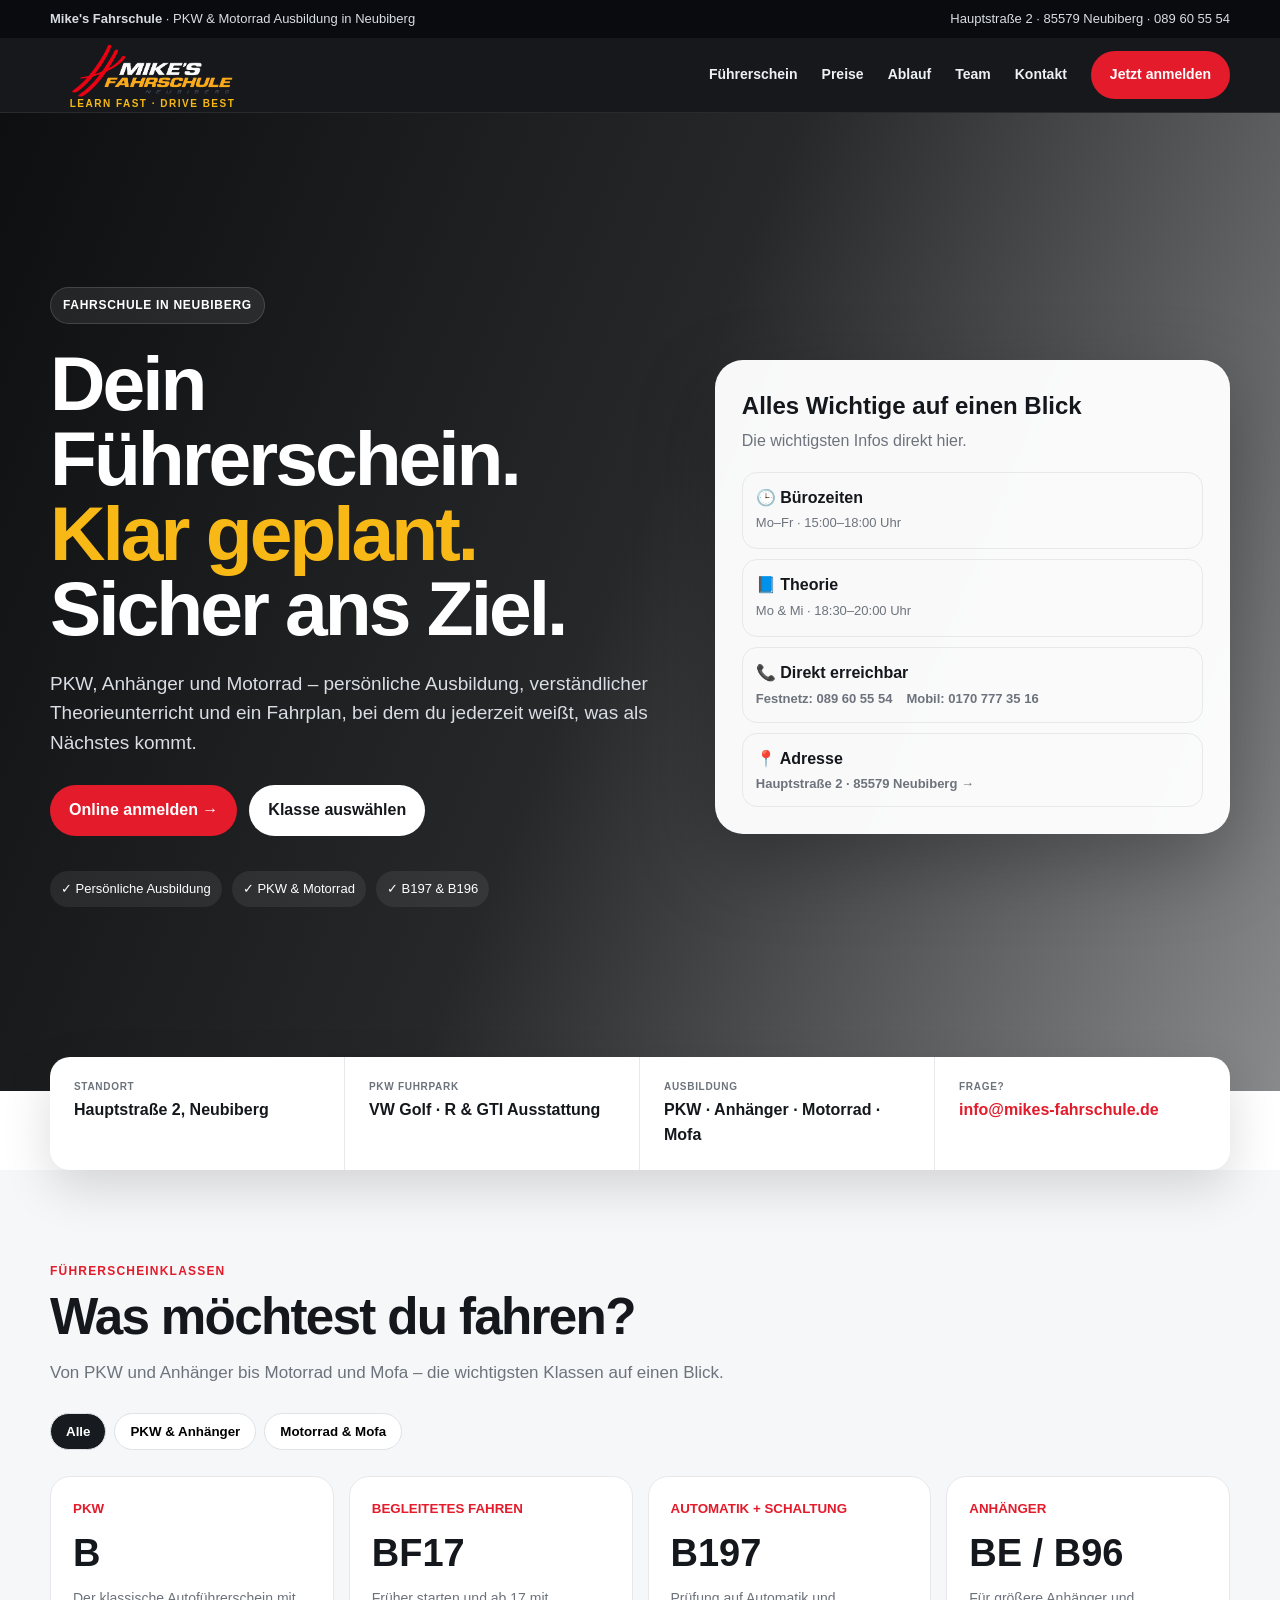
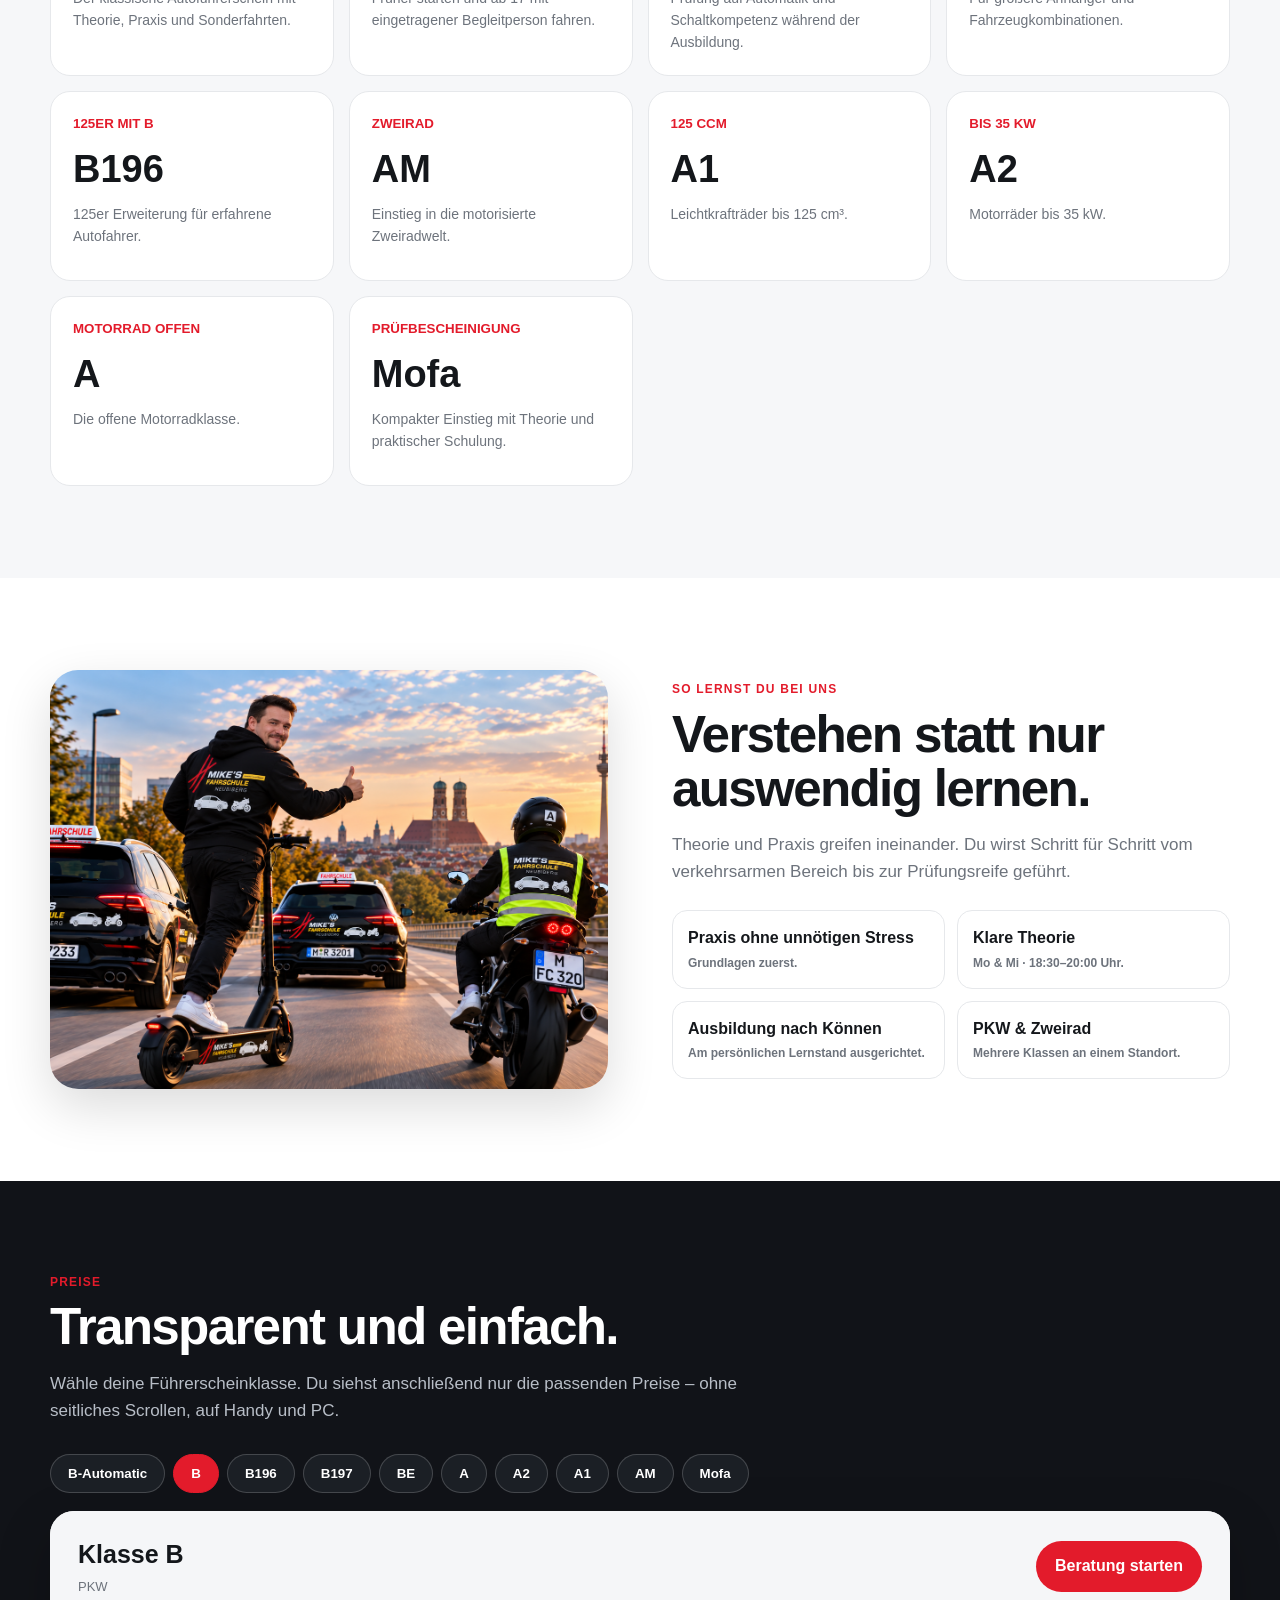
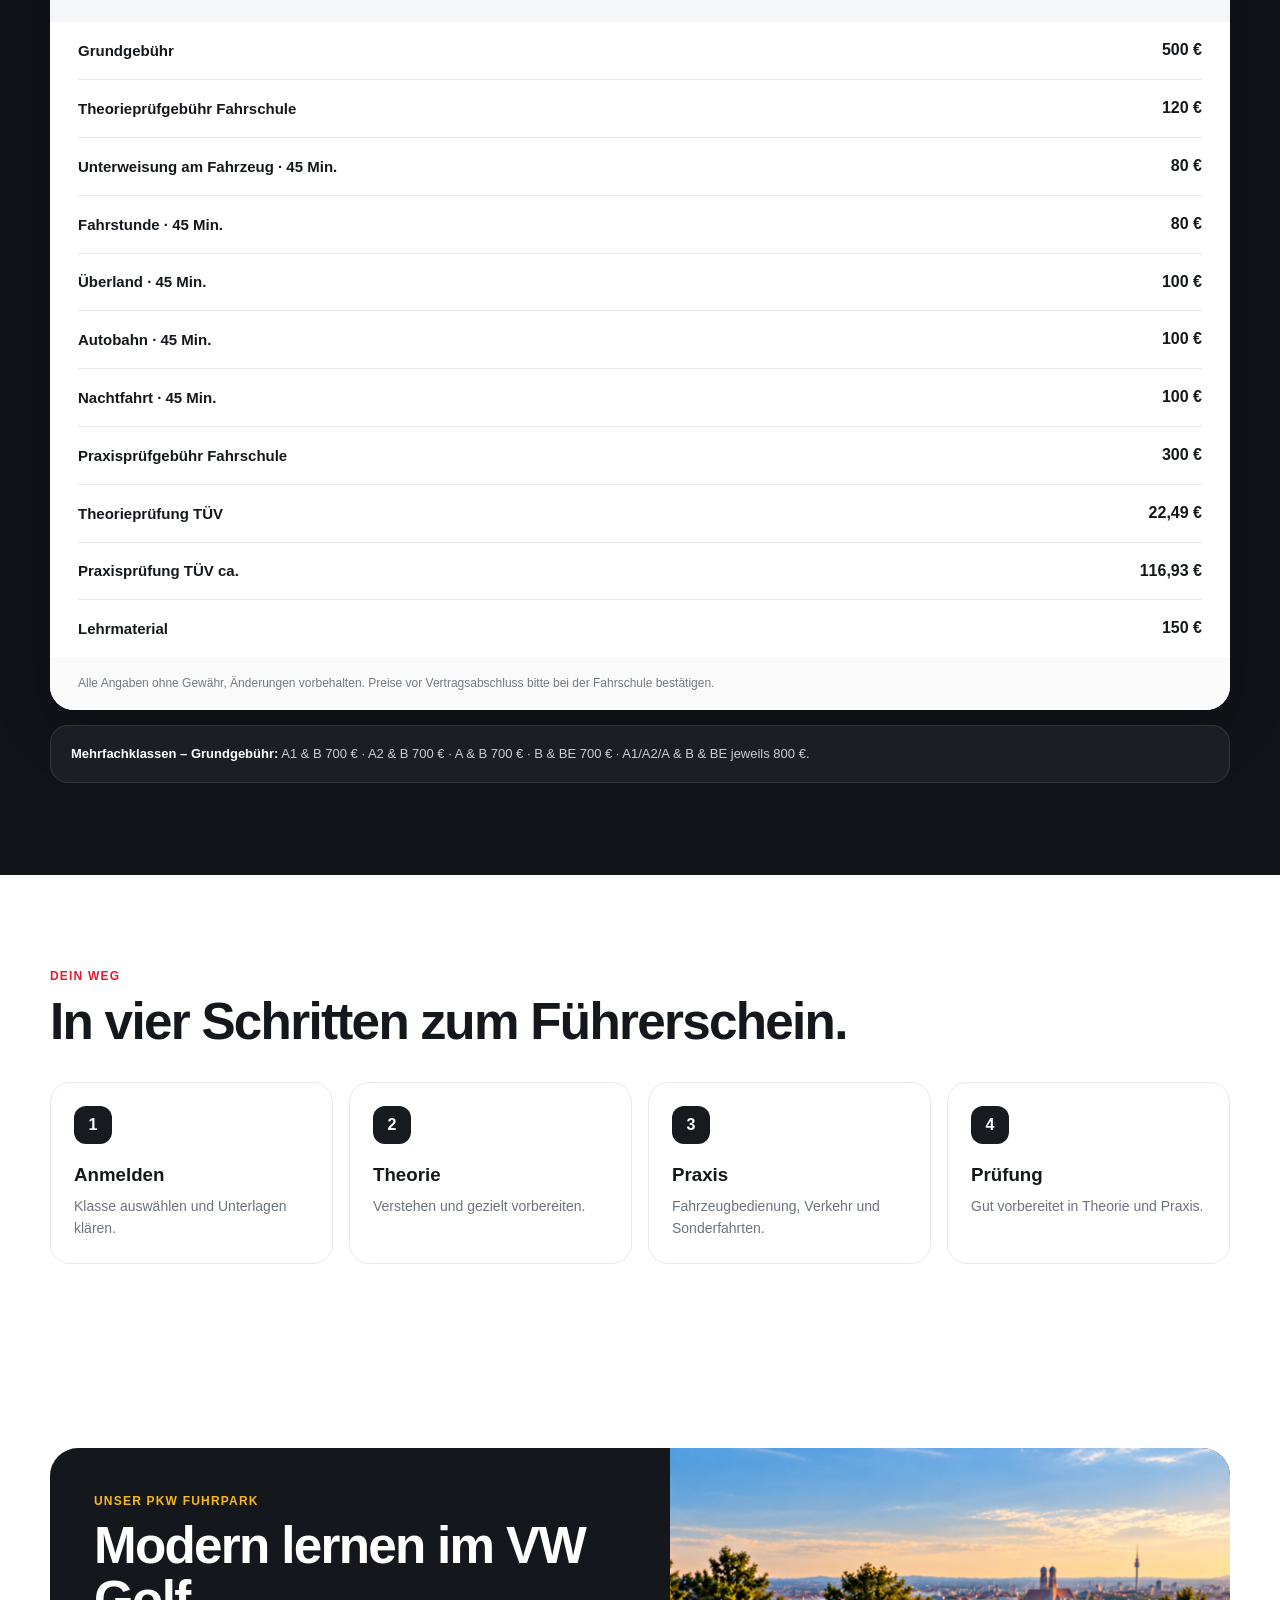
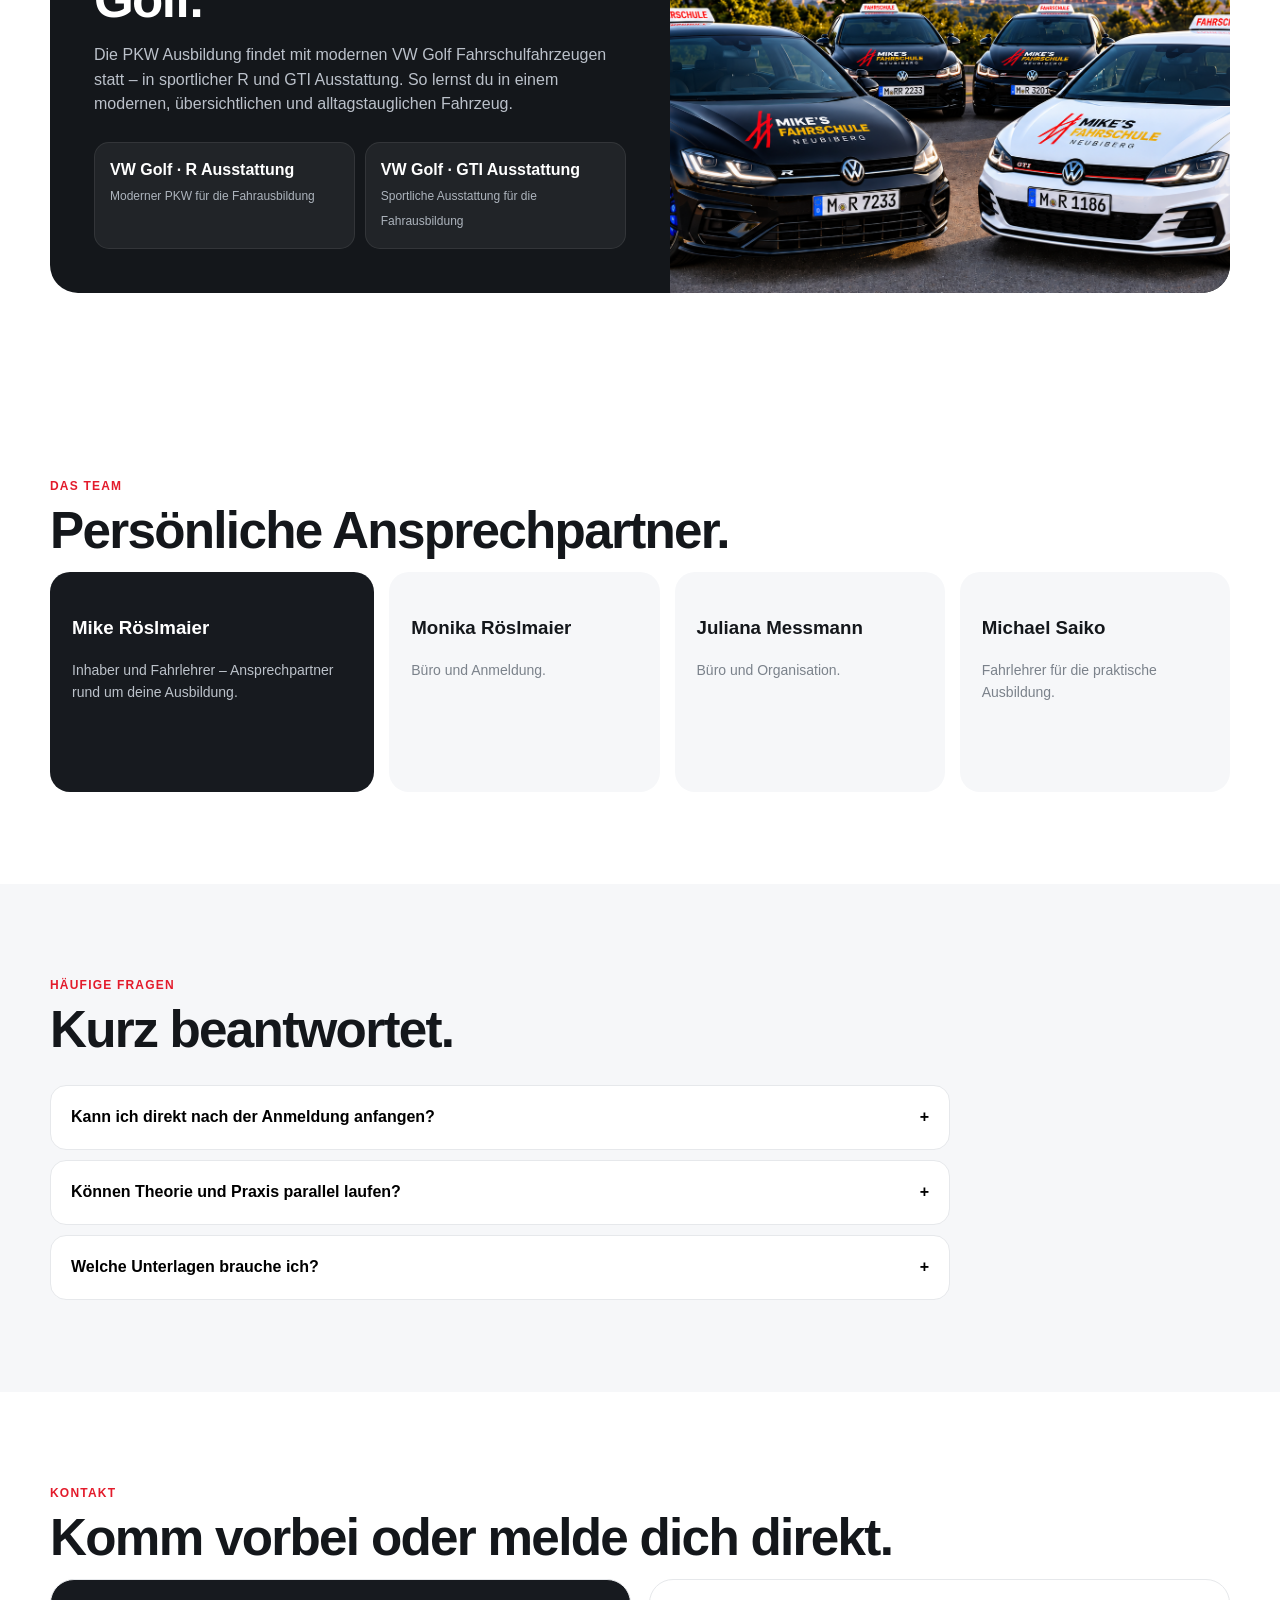
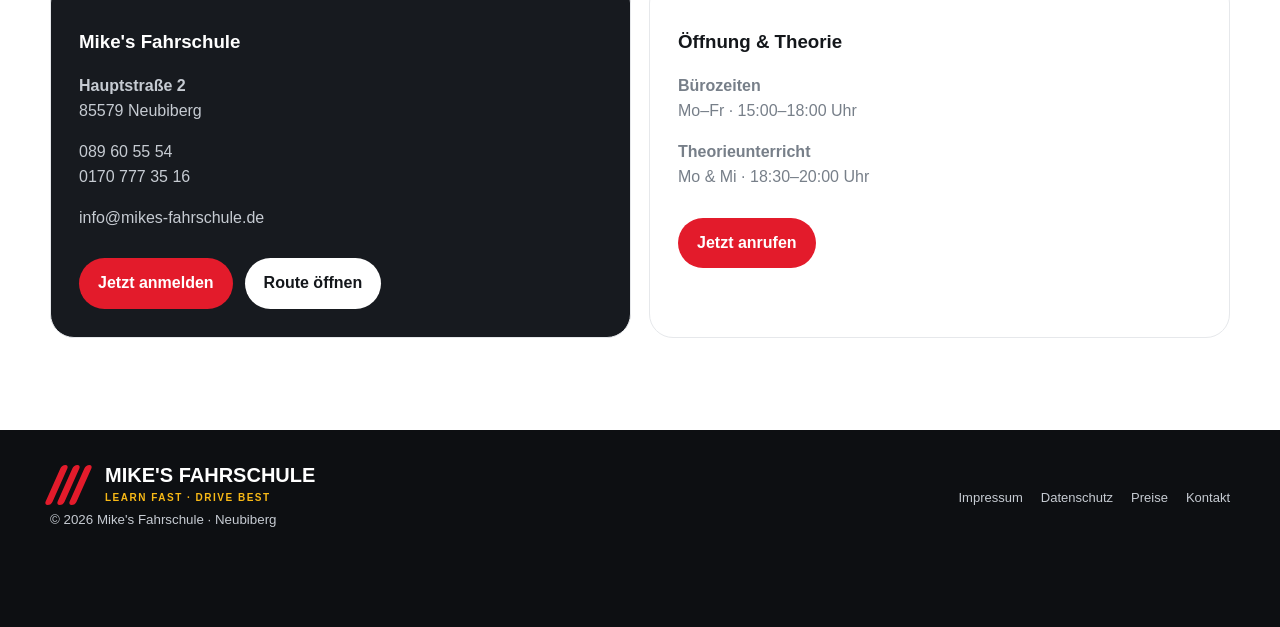
==== index.html @ 876ddce0 "Improve contact info and add Maps address card" ====
<!doctype html>
<html lang="de">
<head>
<meta charset="utf-8"><meta name="viewport" content="width=device-width,initial-scale=1"><meta name="theme-color" content="#121417">
<title>Mike's Fahrschule Neubiberg | Learn fast – drive best</title>
<meta name="description" content="Mike's Fahrschule in Neubiberg – PKW- und Motorradausbildung, B197, BF17, Anhänger- und Zweiradklassen.">
<style>
:root{--red:#e31b2b;--yellow:#f8b916;--ink:#14171b;--dark:#0f1114;--muted:#6d737c;--line:#e6e8eb;--soft:#f6f7f9;--max:1180px;--shadow:0 18px 50px rgba(0,0,0,.14)}*{box-sizing:border-box}html{scroll-behavior:smooth}body{margin:0;font-family:Inter,-apple-system,BlinkMacSystemFont,"Segoe UI",Arial,sans-serif;color:var(--ink);line-height:1.55;background:#fff}a{text-decoration:none;color:inherit}img{display:block;max-width:100%}.wrap{width:min(var(--max),calc(100% - 40px));margin:auto}.topbar{background:#090b0e;color:#d9dde3;font-size:13px}.topbar .wrap{padding:9px 0;display:flex;justify-content:space-between}.nav{position:sticky;top:0;z-index:50;background:rgba(15,17,20,.97);border-bottom:1px solid rgba(255,255,255,.08);backdrop-filter:blur(14px)}.navin{height:74px;display:flex;align-items:center;justify-content:space-between;gap:20px}.brand{display:flex;align-items:center;gap:12px;color:#fff}.mark{width:43px;height:43px;position:relative;flex:none}.mark:before,.mark:after,.mark i{content:"";position:absolute;width:7px;height:40px;background:var(--red);border-radius:7px;transform:skew(-24deg);top:1px}.mark:before{left:3px}.mark i{left:15px}.mark:after{left:27px}.brand strong{display:block;font-size:20px;line-height:1}.brand small{display:block;color:var(--yellow);font-size:10px;font-weight:900;letter-spacing:1.5px;margin-top:5px;text-transform:uppercase}.links{display:flex;align-items:center;gap:24px;color:#eef1f4;font-weight:750;font-size:14px}.btn{display:inline-flex;align-items:center;justify-content:center;border:0;border-radius:999px;padding:13px 19px;font-weight:850;cursor:pointer}.primary{background:var(--red);color:#fff}.light{background:#fff;color:var(--ink)}.menu{display:none;background:none;border:0;color:#fff;font-size:29px}.hero{background:linear-gradient(112deg,rgba(8,10,12,.98),rgba(8,10,12,.88) 48%,rgba(8,10,12,.48)),url('https://www.mikes-fahrschule.de/bilder/fahrzeuge_2012.jpg') center/cover;color:#fff}.hero-grid{min-height:650px;display:grid;grid-template-columns:1.08fr .92fr;gap:60px;align-items:center;padding:82px 0 92px}.eyebrow{display:inline-flex;padding:8px 12px;border:1px solid rgba(255,255,255,.14);background:rgba(255,255,255,.08);border-radius:999px;font-size:12px;font-weight:850;text-transform:uppercase;letter-spacing:.7px}h1{font-size:clamp(46px,6vw,78px);line-height:.98;letter-spacing:-3px;margin:22px 0}.hero h1 em{font-style:normal;color:var(--yellow)}.lead{font-size:19px;color:#d9dde4;max-width:650px}.actions{display:flex;gap:12px;flex-wrap:wrap;margin-top:28px}.trust{display:flex;gap:10px;flex-wrap:wrap;margin-top:35px}.trust span{font-size:13px;padding:8px 11px;background:rgba(255,255,255,.07);border-radius:999px}.hero-card{background:rgba(255,255,255,.97);color:var(--ink);border-radius:28px;padding:27px;box-shadow:0 28px 80px rgba(0,0,0,.28)}.hero-card h3{font-size:24px;margin:0 0 5px}.hero-card>p{color:var(--muted);margin:0 0 18px}.quick{display:grid;gap:10px}.quick div{border:1px solid var(--line);border-radius:15px;padding:13px}.quick b{display:block}.quick span{color:var(--muted);font-size:13px}.quick a{color:inherit}.quick .contact-lines{display:flex;flex-wrap:wrap;gap:6px 14px;margin-top:3px}.quick .contact-lines a{color:var(--muted);font-size:13px;font-weight:700}.quick .address-link{display:block;color:var(--muted);font-size:13px;font-weight:700;margin-top:3px;line-height:1.45}.quickbar{margin-top:-34px;position:relative;z-index:3}.quickgrid{background:#fff;border-radius:20px;box-shadow:var(--shadow);display:grid;grid-template-columns:repeat(4,1fr);overflow:hidden}.q{padding:22px 24px;border-right:1px solid var(--line)}.q:last-child{border:0}.q small{display:block;color:var(--muted);font-weight:800;text-transform:uppercase;font-size:10px;letter-spacing:.7px}.q b{display:block;margin-top:4px}.q a{color:var(--red)}section{padding:92px 0}.kicker{color:var(--red);font-size:12px;font-weight:900;text-transform:uppercase;letter-spacing:1.2px}.title{font-size:clamp(34px,4vw,52px);line-height:1.05;letter-spacing:-1.7px;margin:9px 0 14px}.copy{color:var(--muted);font-size:17px;max-width:760px}.classes,.faq{background:var(--soft)}.tabs{display:flex;gap:8px;flex-wrap:wrap;margin:26px 0}.tab{border:1px solid #dfe2e6;background:#fff;border-radius:999px;padding:10px 15px;font-weight:850;cursor:pointer}.tab.active{background:#171a1f;color:#fff}.class-grid{display:grid;grid-template-columns:repeat(4,1fr);gap:15px}.class-card{background:#fff;border:1px solid var(--line);border-radius:20px;padding:22px;min-height:190px;display:flex;flex-direction:column;cursor:pointer;transition:transform .18s ease,border-color .18s ease,box-shadow .18s ease}.class-card:hover{transform:translateY(-2px);border-color:#cfd3d8;box-shadow:0 10px 24px rgba(0,0,0,.07)}.class-card:focus-visible{outline:3px solid var(--red);outline-offset:3px}.class-card small{color:var(--red);font-weight:900;text-transform:uppercase}.class-card h3{font-size:38px;margin:5px 0}.class-card p{color:var(--muted);font-size:14px;margin:0}.feature{display:grid;grid-template-columns:1fr 1fr;gap:64px;align-items:center}.feature img{border-radius:28px;width:100%;aspect-ratio:4/3;object-fit:cover;object-position:center;box-shadow:var(--shadow)}.bullets{display:grid;grid-template-columns:1fr 1fr;gap:12px;margin-top:25px}.bullet{border:1px solid var(--line);border-radius:15px;padding:15px;font-weight:800}.bullet span{display:block;color:var(--muted);font-size:12px;font-weight:600;margin-top:3px}.price-section{background:#111318;color:#fff}.price-section .copy{color:#b8bec7}.price-tabs{display:flex;gap:8px;flex-wrap:wrap;margin:30px 0 18px}.price-tab{border:1px solid rgba(255,255,255,.18);background:#1b1f25;color:#fff;border-radius:999px;padding:11px 17px;font-weight:850;cursor:pointer}.price-tab.active{background:var(--red);border-color:var(--red)}.price-panel{background:#fff;color:var(--ink);border-radius:24px;overflow:hidden;box-shadow:0 20px 55px rgba(0,0,0,.2)}.price-head{padding:24px 28px;background:#f5f6f8;display:flex;justify-content:space-between;align-items:center;gap:18px}.price-head h3{font-size:25px;margin:0}.price-head span{color:var(--muted);font-size:13px}.price-rows{padding:0 28px}.price-row{display:grid;grid-template-columns:minmax(0,1fr) auto;gap:20px;align-items:center;padding:16px 0;border-bottom:1px solid var(--line)}.price-row:last-child{border:0}.price-row b:first-child{font-size:15px}.price-row strong{font-size:16px;white-space:nowrap}.price-foot{padding:17px 28px;background:#fafafa;color:#737a83;font-size:12px}.multi{margin-top:15px;background:#1b1f25;border:1px solid rgba(255,255,255,.1);border-radius:18px;padding:18px 20px;color:#c8cdd4;font-size:13px}.multi b{color:#fff}.steps{display:grid;grid-template-columns:repeat(4,1fr);gap:16px;margin-top:34px}.step{border:1px solid var(--line);border-radius:20px;padding:23px}.num{width:38px;height:38px;background:#171a1f;color:#fff;border-radius:12px;display:grid;place-items:center;font-weight:900}.step h3{margin:16px 0 7px}.step p{color:var(--muted);font-size:14px;margin:0}.fleet{background:#14171b;color:#fff;border-radius:28px;display:grid;grid-template-columns:1.05fr .95fr;overflow:hidden}.fleet-copy{padding:44px}.fleet-copy .kicker{color:var(--yellow)}.fleet-copy p{color:#bbc1ca}.fleet-facts{display:grid;grid-template-columns:1fr 1fr;gap:10px;margin-top:25px}.fact{background:rgba(255,255,255,.06);border:1px solid rgba(255,255,255,.08);border-radius:15px;padding:15px}.fact b{display:block}.fact span{font-size:12px;color:#adb4bd}.fleet img{height:100%;width:100%;object-fit:cover;object-position:center;min-height:390px}.team-grid{display:grid;grid-template-columns:1.2fr repeat(3,1fr);gap:15px}.team{background:var(--soft);border-radius:20px;padding:22px;min-height:220px}.team.main{background:#171a1f;color:#fff}.team p{color:#7b828b;font-size:14px}.team.main p{color:#bcc2ca}.faq-list{display:grid;gap:10px;max-width:900px;margin-top:28px}.faq-item{background:#fff;border:1px solid var(--line);border-radius:16px;overflow:hidden}.faq-q{width:100%;border:0;background:none;padding:19px 20px;font:inherit;font-weight:850;text-align:left;display:flex;justify-content:space-between}.faq-a{display:none;padding:0 20px 18px;color:var(--muted)}.faq-item.open .faq-a{display:block}.contact{display:grid;grid-template-columns:1fr 1fr;gap:18px}.contact-card{border:1px solid var(--line);border-radius:24px;padding:28px}.contact-card.dark{background:#171a1f;color:#fff}.contact-card p,.contact-card span{color:#777f89}.contact-card.dark p,.contact-card.dark span{color:#c6cbd2}footer{background:#0d0f12;color:#c6cbd2;padding:34px 0 95px}.footerin{display:flex;justify-content:space-between;gap:25px;align-items:center}.footlinks{display:flex;gap:18px;font-size:13px}.mobile-actions{display:none;position:fixed;left:10px;right:10px;bottom:10px;z-index:70;background:rgba(15,17,20,.97);border-radius:18px;padding:8px;box-shadow:0 10px 40px rgba(0,0,0,.28)}.mobile-actions a{flex:1;color:#fff;text-align:center;font-size:11px;font-weight:850;padding:9px 4px}.mobile-actions b{display:block;font-size:18px}.mobile-actions .hot{background:var(--red);border-radius:13px}
@media(max-width:980px){.links{display:none;position:absolute;top:74px;left:0;right:0;background:#12151a;padding:18px 20px;flex-direction:column;align-items:stretch}.links.open{display:flex}.links a{padding:12px}.menu{display:block}.hero-grid{grid-template-columns:1fr;min-height:auto;padding:65px 0 80px}.quickgrid{grid-template-columns:1fr 1fr}.class-grid{grid-template-columns:1fr 1fr}.feature,.fleet,.contact{grid-template-columns:1fr}.steps{grid-template-columns:1fr 1fr}.team-grid{grid-template-columns:1fr 1fr}.price-panel{max-width:820px}.fleet img{min-height:300px;aspect-ratio:16/9}.feature img{aspect-ratio:16/9}}
@media(max-width:640px){.wrap{width:calc(100% - 28px)}.topbar .wrap{justify-content:center;text-align:center}.topbar .right{display:none}.navin{height:68px}.brand strong{font-size:16px}.brand small{font-size:9px}.mark{width:38px}.links{top:68px}.hero-grid{padding:55px 0 72px}h1{font-size:46px;letter-spacing:-2px}.lead{font-size:17px}.hero-card{padding:22px}.actions .btn{width:100%}.quickgrid{grid-template-columns:1fr}.q{border-right:0;border-bottom:1px solid var(--line)}section{padding:70px 0}.class-grid,.bullets,.steps,.team-grid{grid-template-columns:1fr}.price-tabs{display:grid;grid-template-columns:repeat(3,1fr);gap:7px}.price-tab{padding:10px 7px;font-size:12px}.price-head{padding:20px;display:block}.price-head span{display:block;margin-top:4px}.price-rows{padding:0 20px}.price-row{padding:15px 0;gap:12px}.price-row b:first-child{font-size:14px}.price-row strong{font-size:15px}.price-foot{padding:15px 20px}.fleet-copy{padding:28px}.fleet-facts{grid-template-columns:1fr}.footerin{display:block}.footlinks{margin-top:18px;flex-wrap:wrap}.mobile-actions{display:flex}}
</style></head><body>
<div class="topbar"><div class="wrap"><div><b>Mike's Fahrschule</b> · PKW & Motorrad Ausbildung in Neubiberg</div><div class="right">Hauptstraße 2 · 85579 Neubiberg · <a href="tel:+4989605554">089 60 55 54</a></div></div></div>
<header class="nav"><div class="wrap navin"><a class="brand" href="#top"><span style="display:flex;flex-direction:column;align-items:center;justify-content:center;line-height:1"><img src="mikes-fahrschule-logo.png" alt="Mike's Fahrschule Neubiberg" style="width:min(205px,42vw);height:auto;max-height:57px;object-fit:contain"><small style="margin-top:0">Learn fast · drive best</small></span></a><nav class="links" id="links"><a href="#klassen">Führerschein</a><a href="#preise">Preise</a><a href="#ablauf">Ablauf</a><a href="#team">Team</a><a href="#kontakt">Kontakt</a><a class="btn primary" href="anmeldung.html">Jetzt anmelden</a></nav><button class="menu" id="menu" aria-label="Menü">☰</button></div></header>
<main><section class="hero" id="top"><div class="wrap hero-grid"><div><span class="eyebrow">Fahrschule in Neubiberg</span><h1>Dein Führerschein. <em>Klar geplant.</em> Sicher ans Ziel.</h1><p class="lead">PKW, Anhänger und Motorrad – persönliche Ausbildung, verständlicher Theorieunterricht und ein Fahrplan, bei dem du jederzeit weißt, was als Nächstes kommt.</p><div class="actions"><a class="btn primary" href="anmeldung.html">Online anmelden →</a><a class="btn light" href="#klassen">Klasse auswählen</a></div><div class="trust"><span>✓ Persönliche Ausbildung</span><span>✓ PKW & Motorrad</span><span>✓ B197 & B196</span></div></div><aside class="hero-card"><h3>Alles Wichtige auf einen Blick</h3><p>Die wichtigsten Infos direkt hier.</p><div class="quick"><div><b>🕒 Bürozeiten</b><span>Mo–Fr · 15:00–18:00 Uhr</span></div><div><b>📘 Theorie</b><span>Mo & Mi · 18:30–20:00 Uhr</span></div><div><b>📞 Direkt erreichbar</b><span class="contact-lines"><a href="tel:+4989605554">Festnetz: 089 60 55 54</a><a href="tel:+491707773516">Mobil: 0170 777 35 16</a></span></div><div><b>📍 Adresse</b><a class="address-link" target="_blank" rel="noopener" href="https://www.google.com/maps/search/?api=1&query=Hauptstra%C3%9Fe+2%2C+85579+Neubiberg">Hauptstraße 2 · 85579 Neubiberg →</a></div></div></aside></div></section>
<div class="quickbar"><div class="wrap quickgrid"><div class="q"><small>Standort</small><b>Hauptstraße 2, Neubiberg</b></div><div class="q"><small>PKW Fuhrpark</small><b>VW Golf · R & GTI Ausstattung</b></div><div class="q"><small>Ausbildung</small><b>PKW · Anhänger · Motorrad · Mofa</b></div><div class="q"><small>Frage?</small><b><a href="mailto:info@mikes-fahrschule.de">info@mikes-fahrschule.de</a></b></div></div></div>
<section class="classes" id="klassen"><div class="wrap"><div class="kicker">Führerscheinklassen</div><h2 class="title">Was möchtest du fahren?</h2><p class="copy">Von PKW und Anhänger bis Motorrad und Mofa – die wichtigsten Klassen auf einen Blick.</p><div class="tabs"><button class="tab active" data-filter="all">Alle</button><button class="tab" data-filter="pkw">PKW & Anhänger</button><button class="tab" data-filter="bike">Motorrad & Mofa</button></div><div class="class-grid">
<article class="class-card" data-cat="pkw" data-price="B" role="button" tabindex="0" aria-label="Preise für Klasse B anzeigen"><small>PKW</small><h3>B</h3><p>Der klassische Autoführerschein mit Theorie, Praxis und Sonderfahrten.</p></article><article class="class-card" data-cat="pkw" data-price="B" role="button" tabindex="0" aria-label="Preise für BF17 anzeigen"><small>Begleitetes Fahren</small><h3>BF17</h3><p>Früher starten und ab 17 mit eingetragener Begleitperson fahren.</p></article><article class="class-card" data-cat="pkw" data-price="B197" role="button" tabindex="0" aria-label="Preise für B197 anzeigen"><small>Automatik + Schaltung</small><h3>B197</h3><p>Prüfung auf Automatik und Schaltkompetenz während der Ausbildung.</p></article><article class="class-card" data-cat="pkw" data-price="BE" role="button" tabindex="0" aria-label="Preise für Anhängerklasse BE anzeigen"><small>Anhänger</small><h3>BE / B96</h3><p>Für größere Anhänger und Fahrzeugkombinationen.</p></article><article class="class-card" data-cat="bike" data-price="B196" role="button" tabindex="0" aria-label="Preise für B196 anzeigen"><small>125er mit B</small><h3>B196</h3><p>125er Erweiterung für erfahrene Autofahrer.</p></article><article class="class-card" data-cat="bike" data-price="AM" role="button" tabindex="0" aria-label="Preise für AM anzeigen"><small>Zweirad</small><h3>AM</h3><p>Einstieg in die motorisierte Zweiradwelt.</p></article><article class="class-card" data-cat="bike" data-price="A1" role="button" tabindex="0" aria-label="Preise für A1 anzeigen"><small>125 ccm</small><h3>A1</h3><p>Leichtkrafträder bis 125 cm³.</p></article><article class="class-card" data-cat="bike" data-price="A2" role="button" tabindex="0" aria-label="Preise für A2 anzeigen"><small>Bis 35 kW</small><h3>A2</h3><p>Motorräder bis 35 kW.</p></article><article class="class-card" data-cat="bike" data-price="A" role="button" tabindex="0" aria-label="Preise für A anzeigen"><small>Motorrad offen</small><h3>A</h3><p>Die offene Motorradklasse.</p></article><article class="class-card" data-cat="bike" data-price="Mofa" role="button" tabindex="0" aria-label="Preise für Mofa anzeigen"><small>Prüfbescheinigung</small><h3>Mofa</h3><p>Kompakter Einstieg mit Theorie und praktischer Schulung.</p></article>
</div></div></section>
<section><div class="wrap feature"><div><img src="mikes-fahrschule-mike-escooter-motorrad.png" alt="Mike's Fahrschule Motorrad Ausbildung mit E Scooter" loading="lazy"></div><div><div class="kicker">So lernst du bei uns</div><h2 class="title">Verstehen statt nur auswendig lernen.</h2><p class="copy">Theorie und Praxis greifen ineinander. Du wirst Schritt für Schritt vom verkehrsarmen Bereich bis zur Prüfungsreife geführt.</p><div class="bullets"><div class="bullet">Praxis ohne unnötigen Stress<span>Grundlagen zuerst.</span></div><div class="bullet">Klare Theorie<span>Mo & Mi · 18:30–20:00 Uhr.</span></div><div class="bullet">Ausbildung nach Können<span>Am persönlichen Lernstand ausgerichtet.</span></div><div class="bullet">PKW & Zweirad<span>Mehrere Klassen an einem Standort.</span></div></div></div></div></section>
<section class="price-section" id="preise"><div class="wrap"><div class="kicker">Preise</div><h2 class="title">Transparent und einfach.</h2><p class="copy">Wähle deine Führerscheinklasse. Du siehst anschließend nur die passenden Preise – ohne seitliches Scrollen, auf Handy und PC.</p><div class="price-tabs" id="priceTabs"></div><div class="price-panel"><div class="price-head"><div><h3 id="priceTitle">Klasse B</h3><span id="priceSub">PKW</span></div><a class="btn primary" href="anmeldung.html">Beratung starten</a></div><div class="price-rows" id="priceRows"></div><div class="price-foot">Alle Angaben ohne Gewähr, Änderungen vorbehalten. Preise vor Vertragsabschluss bitte bei der Fahrschule bestätigen.</div></div><div class="multi"><b>Mehrfachklassen – Grundgebühr:</b> A1 & B 700 € · A2 & B 700 € · A & B 700 € · B & BE 700 € · A1/A2/A & B & BE jeweils 800 €.</div></div></section>
<section id="ablauf"><div class="wrap"><div class="kicker">Dein Weg</div><h2 class="title">In vier Schritten zum Führerschein.</h2><div class="steps"><div class="step"><div class="num">1</div><h3>Anmelden</h3><p>Klasse auswählen und Unterlagen klären.</p></div><div class="step"><div class="num">2</div><h3>Theorie</h3><p>Verstehen und gezielt vorbereiten.</p></div><div class="step"><div class="num">3</div><h3>Praxis</h3><p>Fahrzeugbedienung, Verkehr und Sonderfahrten.</p></div><div class="step"><div class="num">4</div><h3>Prüfung</h3><p>Gut vorbereitet in Theorie und Praxis.</p></div></div></div></section>
<section><div class="wrap"><div class="fleet"><div class="fleet-copy"><div class="kicker">Unser PKW Fuhrpark</div><h2 class="title">Modern lernen im VW Golf.</h2><p>Die PKW Ausbildung findet mit modernen VW Golf Fahrschulfahrzeugen statt – in sportlicher R und GTI Ausstattung. So lernst du in einem modernen, übersichtlichen und alltagstauglichen Fahrzeug.</p><div class="fleet-facts"><div class="fact"><b>VW Golf · R Ausstattung</b><span>Moderner PKW für die Fahrausbildung</span></div><div class="fact"><b>VW Golf · GTI Ausstattung</b><span>Sportliche Ausstattung für die Fahrausbildung</span></div></div></div><div><img src="mikes-fahrschule-vw-golf-r-gti.png" alt="VW Golf Fahrschulfahrzeuge mit R und GTI Ausstattung" loading="lazy"></div></div></div></section>
<section id="team"><div class="wrap"><div class="kicker">Das Team</div><h2 class="title">Persönliche Ansprechpartner.</h2><div class="team-grid"><article class="team main"><h3>Mike Röslmaier</h3><p>Inhaber und Fahrlehrer – Ansprechpartner rund um deine Ausbildung.</p></article><article class="team"><h3>Monika Röslmaier</h3><p>Büro und Anmeldung.</p></article><article class="team"><h3>Juliana Messmann</h3><p>Büro und Organisation.</p></article><article class="team"><h3>Michael Saiko</h3><p>Fahrlehrer für die praktische Ausbildung.</p></article></div></div></section>
<section class="faq"><div class="wrap"><div class="kicker">Häufige Fragen</div><h2 class="title">Kurz beantwortet.</h2><div class="faq-list"><article class="faq-item"><button class="faq-q">Kann ich direkt nach der Anmeldung anfangen?<span>+</span></button><div class="faq-a">Ein Einstieg ist grundsätzlich direkt nach der Anmeldung möglich. Details werden passend zu deiner Klasse abgestimmt.</div></article><article class="faq-item"><button class="faq-q">Können Theorie und Praxis parallel laufen?<span>+</span></button><div class="faq-a">Ja. Praktische Fahrstunden können parallel zum Theorieunterricht beginnen.</div></article><article class="faq-item"><button class="faq-q">Welche Unterlagen brauche ich?<span>+</span></button><div class="faq-a">Je nach Klasse unter anderem Ausweis, biometrisches Passbild, Sehtest, Erste Hilfe Nachweis und Fahrerlaubnisantrag.</div></article></div></div></section>
<section id="kontakt"><div class="wrap"><div class="kicker">Kontakt</div><h2 class="title">Komm vorbei oder melde dich direkt.</h2><div class="contact"><div class="contact-card dark"><h3>Mike's Fahrschule</h3><p><b>Hauptstraße 2</b><br><span>85579 Neubiberg</span></p><p><a href="tel:+4989605554">089 60 55 54</a><br><a href="tel:+491707773516">0170 777 35 16</a></p><p><a href="mailto:info@mikes-fahrschule.de">info@mikes-fahrschule.de</a></p><div class="actions"><a class="btn primary" href="anmeldung.html">Jetzt anmelden</a><a class="btn light" target="_blank" href="https://www.google.com/maps/search/?api=1&query=Hauptstra%C3%9Fe+2%2C+85579+Neubiberg">Route öffnen</a></div></div><div class="contact-card"><h3>Öffnung & Theorie</h3><p><b>Bürozeiten</b><br><span>Mo–Fr · 15:00–18:00 Uhr</span></p><p><b>Theorieunterricht</b><br><span>Mo & Mi · 18:30–20:00 Uhr</span></p><div class="actions"><a class="btn primary" href="tel:+4989605554">Jetzt anrufen</a></div></div></div></div></section></main>
<footer><div class="wrap footerin"><div><div class="brand"><span class="mark"><i></i></span><span><strong>MIKE'S FAHRSCHULE</strong><small>Learn fast · drive best</small></span></div><small>© <span id="year"></span> Mike's Fahrschule · Neubiberg</small></div><div class="footlinks"><a href="impressum.html">Impressum</a><a href="datenschutz.html">Datenschutz</a><a href="#preise">Preise</a><a href="#kontakt">Kontakt</a></div></div></footer>
<div class="mobile-actions"><a href="tel:+4989605554"><b>☎</b>Anrufen</a><a target="_blank" href="https://www.google.com/maps/search/?api=1&query=Hauptstra%C3%9Fe+2%2C+85579+Neubiberg"><b>⌖</b>Route</a><a class="hot" href="anmeldung.html"><b>→</b>Anmelden</a></div>
<script>
const menu=document.getElementById('menu'),links=document.getElementById('links');menu.onclick=()=>{links.classList.toggle('open');menu.textContent=links.classList.contains('open')?'×':'☰'};links.querySelectorAll('a').forEach(a=>a.onclick=()=>{links.classList.remove('open');menu.textContent='☰'});document.querySelectorAll('.tab').forEach(b=>b.onclick=()=>{document.querySelectorAll('.tab').forEach(x=>x.classList.remove('active'));b.classList.add('active');document.querySelectorAll('.class-card').forEach(c=>c.style.display=b.dataset.filter==='all'||c.dataset.cat===b.dataset.filter?'flex':'none')});document.querySelectorAll('.faq-q').forEach(q=>q.onclick=()=>q.parentElement.classList.toggle('open'));document.getElementById('year').textContent=new Date().getFullYear();
const prices={
'B-Automatic':['B-Automatic','PKW Automatik',['Grundgebühr','500 €'],['Theorieprüfgebühr Fahrschule','120 €'],['Unterweisung am Fahrzeug · 45 Min.','80 €'],['Fahrstunde · 45 Min.','80 €'],['Überland · 45 Min.','100 €'],['Autobahn · 45 Min.','100 €'],['Nachtfahrt · 45 Min.','100 €'],['Praxisprüfgebühr Fahrschule','300 €'],['Theorieprüfung TÜV','22,49 €'],['Praxisprüfung TÜV ca.','116,93 €'],['Lehrmaterial','150 €']],
'B':['Klasse B','PKW',['Grundgebühr','500 €'],['Theorieprüfgebühr Fahrschule','120 €'],['Unterweisung am Fahrzeug · 45 Min.','80 €'],['Fahrstunde · 45 Min.','80 €'],['Überland · 45 Min.','100 €'],['Autobahn · 45 Min.','100 €'],['Nachtfahrt · 45 Min.','100 €'],['Praxisprüfgebühr Fahrschule','300 €'],['Theorieprüfung TÜV','22,49 €'],['Praxisprüfung TÜV ca.','116,93 €'],['Lehrmaterial','150 €']],
'B196':['B196','125er Erweiterung',['Grundgebühr','300 €'],['Theorieprüfgebühr Fahrschule','–'],['Unterweisung am Fahrzeug · 45 Min.','–'],['Fahrstunde · 45 Min.','80 €'],['Überland / Autobahn / Nachtfahrt','–'],['Praxisprüfgebühr Fahrschule','–'],['Theorieprüfung TÜV','–'],['Praxisprüfung TÜV','–'],['Lehrmaterial','–']],
'B197':['B197','Automatik + Schaltung',['Grundgebühr','500 €'],['Theorieprüfgebühr Fahrschule','120 €'],['Unterweisung am Fahrzeug · 45 Min.','80 €'],['Fahrstunde · 45 Min.','80 €'],['Überland · 45 Min.','100 €'],['Autobahn · 45 Min.','100 €'],['Nachtfahrt · 45 Min.','100 €'],['Praxisprüfgebühr Fahrschule','300 €'],['Theorieprüfung TÜV','22,49 €'],['Praxisprüfung TÜV ca.','116,93 €'],['Lehrmaterial','150 €']],
'BE':['BE','Anhänger',['Grundgebühr','250 €'],['Theorieprüfgebühr Fahrschule','–'],['Unterweisung am Fahrzeug · 45 Min.','85 €'],['Fahrstunde · 45 Min.','85 €'],['Überland · 45 Min.','100 €'],['Autobahn · 45 Min.','100 €'],['Nachtfahrt · 45 Min.','100 €'],['Praxisprüfgebühr Fahrschule','330 €'],['Theorieprüfung TÜV','keine'],['Praxisprüfung TÜV ca.','116,93 €'],['Lehrmaterial','150 €']],
'A':['A','Motorrad offen',['Grundgebühr','500 €'],['Theorieprüfgebühr Fahrschule','120 €'],['Unterweisung am Fahrzeug · 45 Min.','80 €'],['Fahrstunde · 45 Min.','80 €'],['Überland · 45 Min.','100 €'],['Autobahn · 45 Min.','100 €'],['Nachtfahrt · 45 Min.','100 €'],['Praxisprüfgebühr Fahrschule','330 €'],['Theorieprüfung TÜV','22,49 €'],['Praxisprüfung TÜV ca.','146,56 €'],['Lehrmaterial','130 €']],
'A2':['A2','Motorrad bis 35 kW',['Grundgebühr','500 €'],['Theorieprüfgebühr Fahrschule','120 €'],['Unterweisung am Fahrzeug · 45 Min.','80 €'],['Fahrstunde · 45 Min.','80 €'],['Überland · 45 Min.','100 €'],['Autobahn · 45 Min.','100 €'],['Nachtfahrt · 45 Min.','100 €'],['Praxisprüfgebühr Fahrschule','330 €'],['Theorieprüfung TÜV','22,49 €'],['Praxisprüfung TÜV ca.','146,56 €'],['Lehrmaterial','130 €']],
'A1':['A1','Motorrad 125 cm³',['Grundgebühr','500 €'],['Theorieprüfgebühr Fahrschule','120 €'],['Unterweisung am Fahrzeug · 45 Min.','80 €'],['Fahrstunde · 45 Min.','80 €'],['Überland · 45 Min.','100 €'],['Autobahn · 45 Min.','100 €'],['Nachtfahrt · 45 Min.','100 €'],['Praxisprüfgebühr Fahrschule','330 €'],['Theorieprüfung TÜV ca.','22,49 €'],['Praxisprüfung TÜV ca.','146,56 €'],['Lehrmaterial','130 €']],
'AM':['AM','Zweirad',['Grundgebühr','500 €'],['Theorieprüfgebühr Fahrschule','120 €'],['Unterweisung am Fahrzeug · 45 Min.','80 €'],['Fahrstunde · 45 Min.','80 €'],['Überland / Autobahn / Nachtfahrt','keine'],['Praxisprüfgebühr Fahrschule','330 €'],['Theorieprüfung TÜV ca.','22,49 €'],['Praxisprüfung TÜV ca.','116,93 €'],['Lehrmaterial','130 €']],
'Mofa':['Mofa','Prüfbescheinigung',['Grundgebühr','400 €'],['Theorieprüfgebühr Fahrschule','–'],['Unterweisung am Fahrzeug · 45 Min.','80 €'],['Fahrstunde · 45 Min.','inkl.'],['Sonderfahrten','keine'],['Praxisprüfgebühr Fahrschule','inkl.'],['Theorieprüfung TÜV ca.','15,47 €'],['Praxisprüfung TÜV','keine'],['Lehrmaterial','70 €']]
};
const tabs=document.getElementById('priceTabs'),rows=document.getElementById('priceRows');Object.keys(prices).forEach((k,i)=>{const b=document.createElement('button');b.className='price-tab'+(k==='B'?' active':'');b.textContent=k;b.onclick=()=>showPrice(k);tabs.appendChild(b)});function showPrice(k){const d=prices[k];document.getElementById('priceTitle').textContent=d[0];document.getElementById('priceSub').textContent=d[1];rows.innerHTML=d.slice(2).map(r=>`<div class="price-row"><b>${r[0]}</b><strong>${r[1]}</strong></div>`).join('');document.querySelectorAll('.price-tab').forEach(b=>b.classList.toggle('active',b.textContent===k))}showPrice('B');document.querySelectorAll('.class-card[data-price]').forEach(card=>{const openPrice=()=>{showPrice(card.dataset.price);document.getElementById('preise').scrollIntoView({behavior:'smooth',block:'start'})};card.addEventListener('click',openPrice);card.addEventListener('keydown',e=>{if(e.key==='Enter'||e.key===' '){e.preventDefault();openPrice()}})});
</script></body></html>
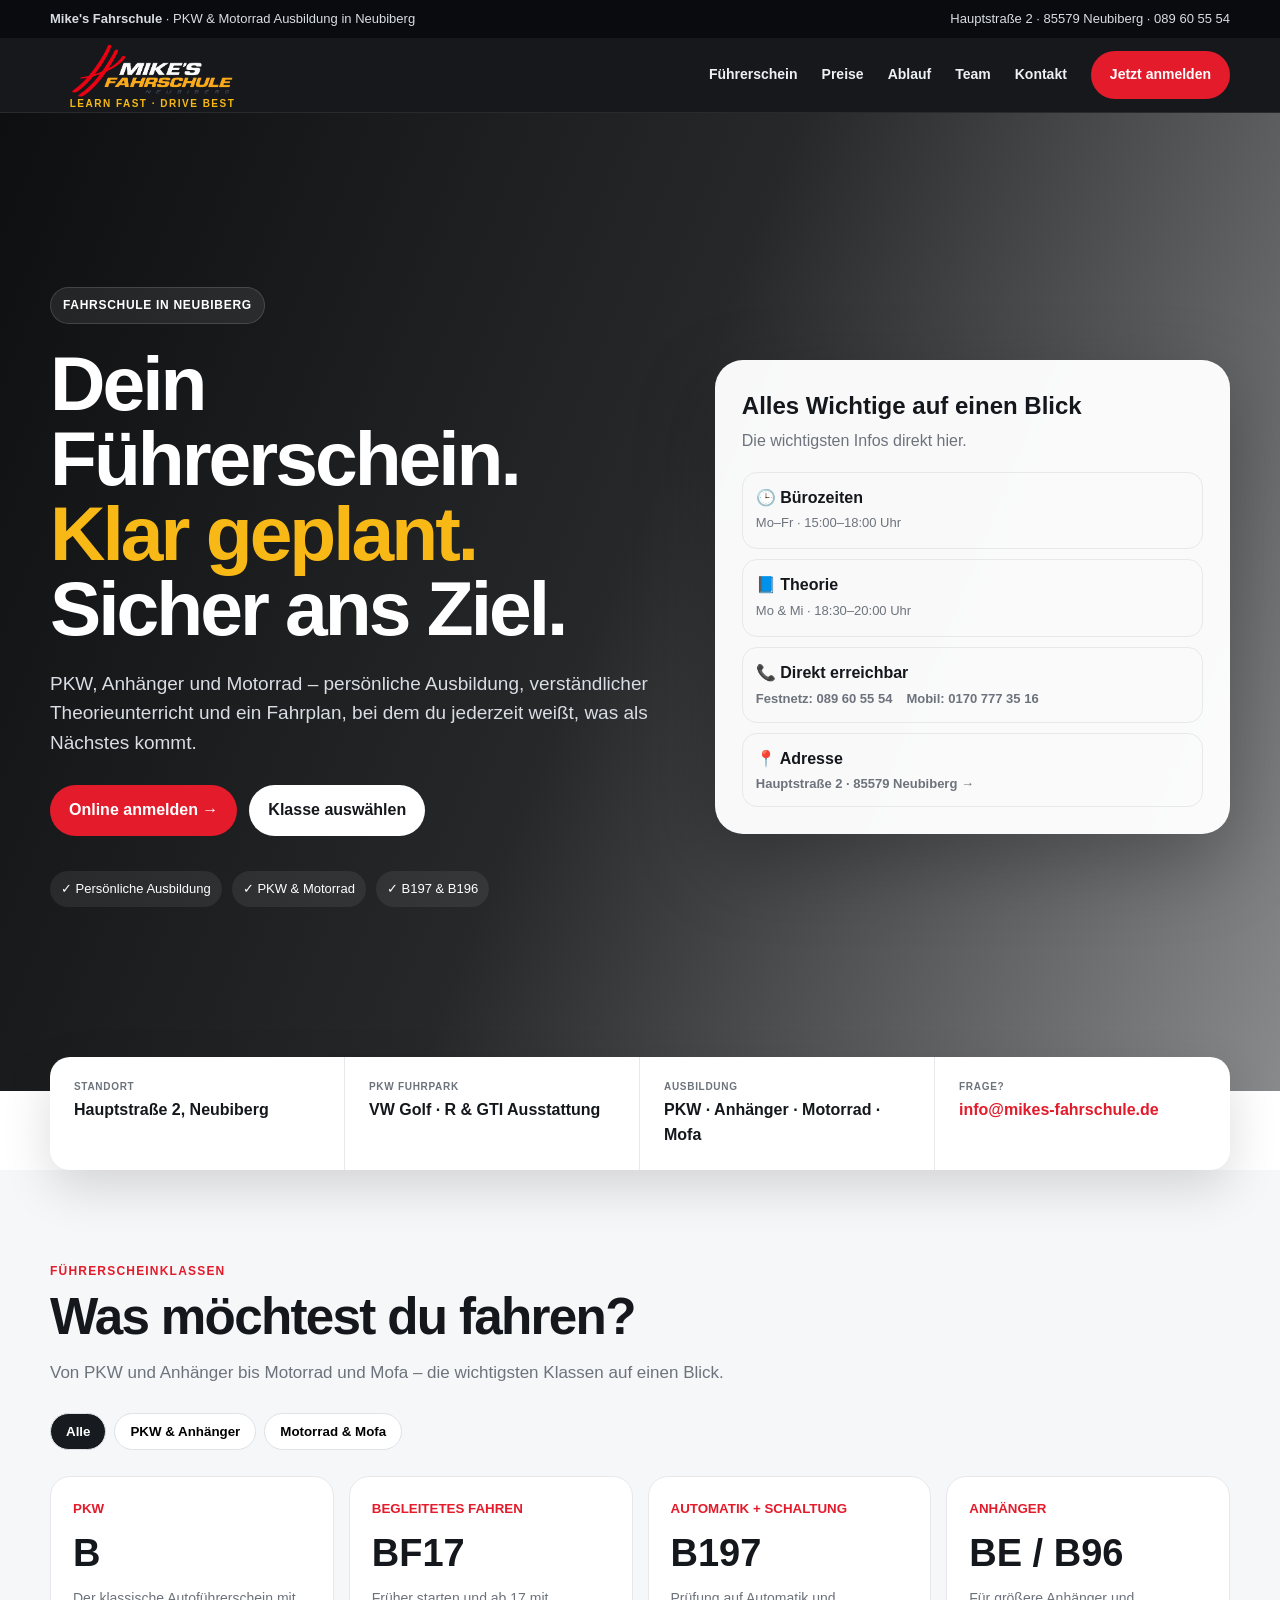
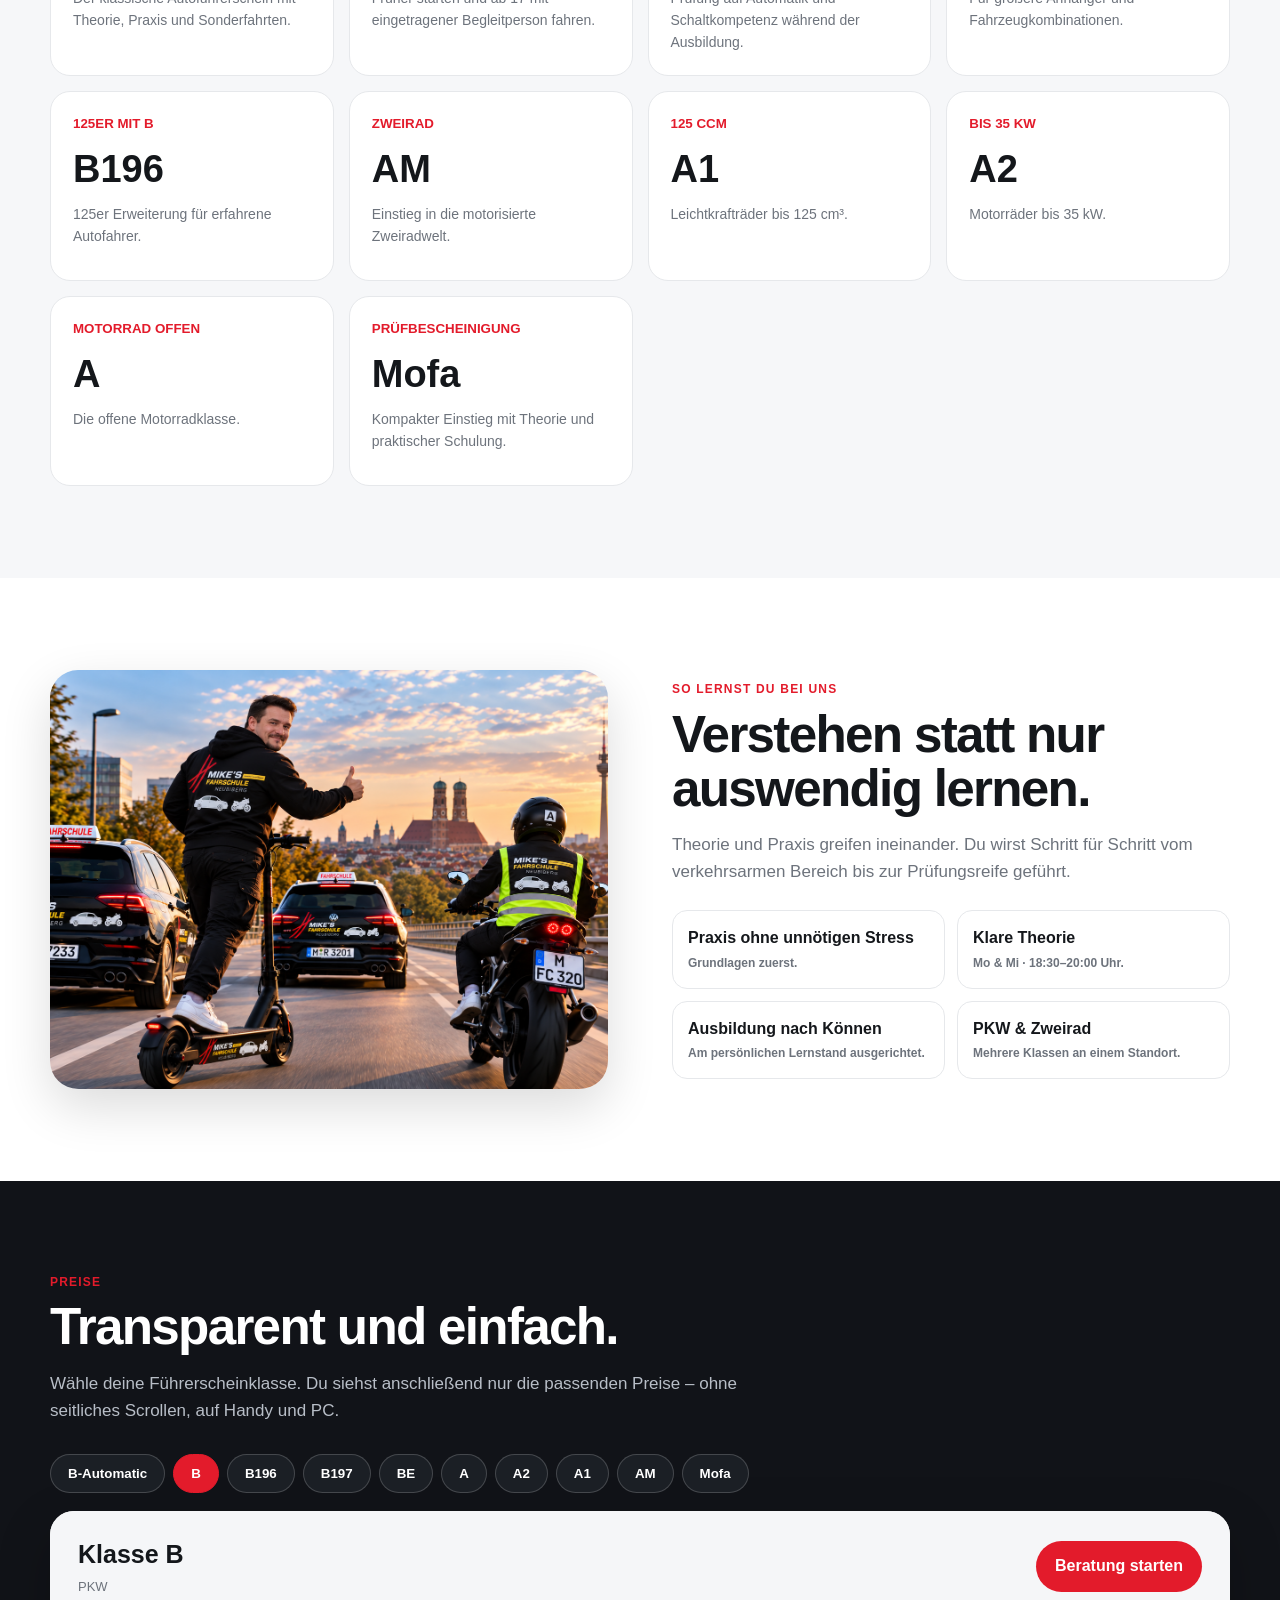
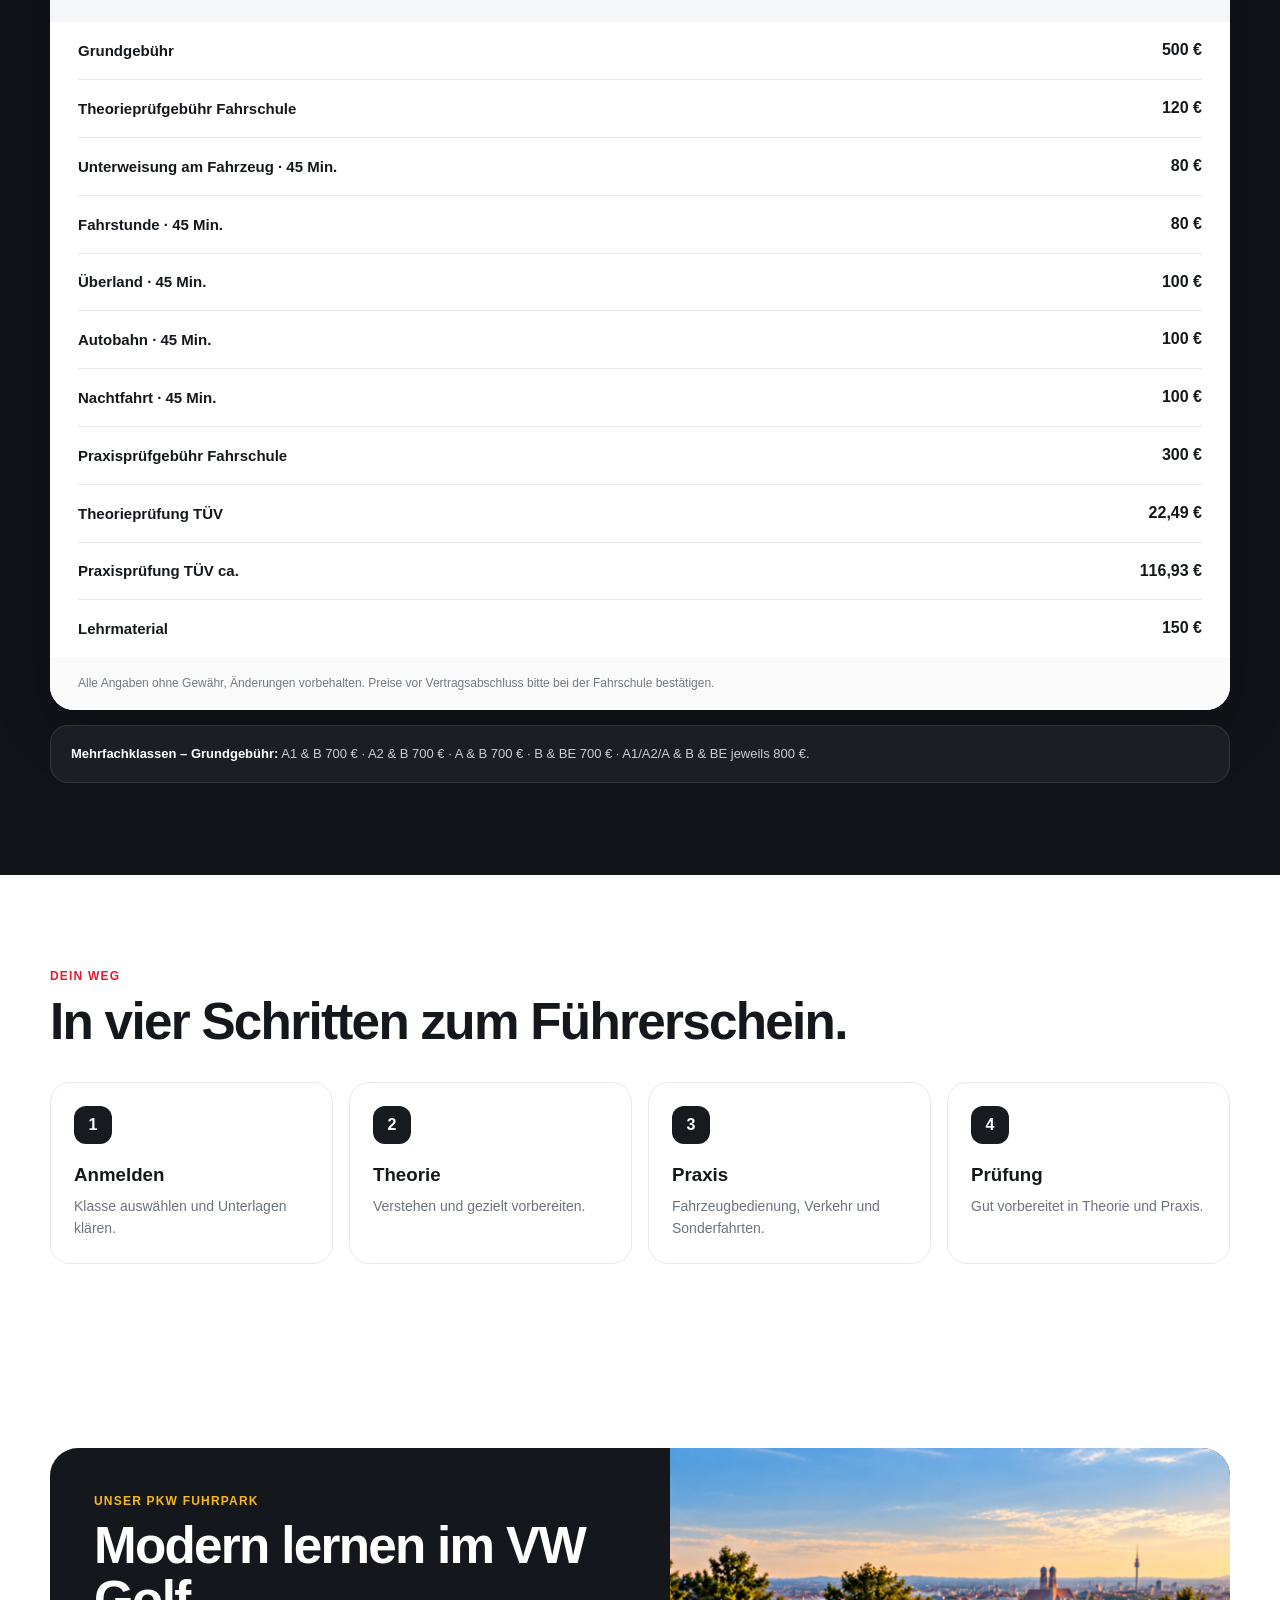
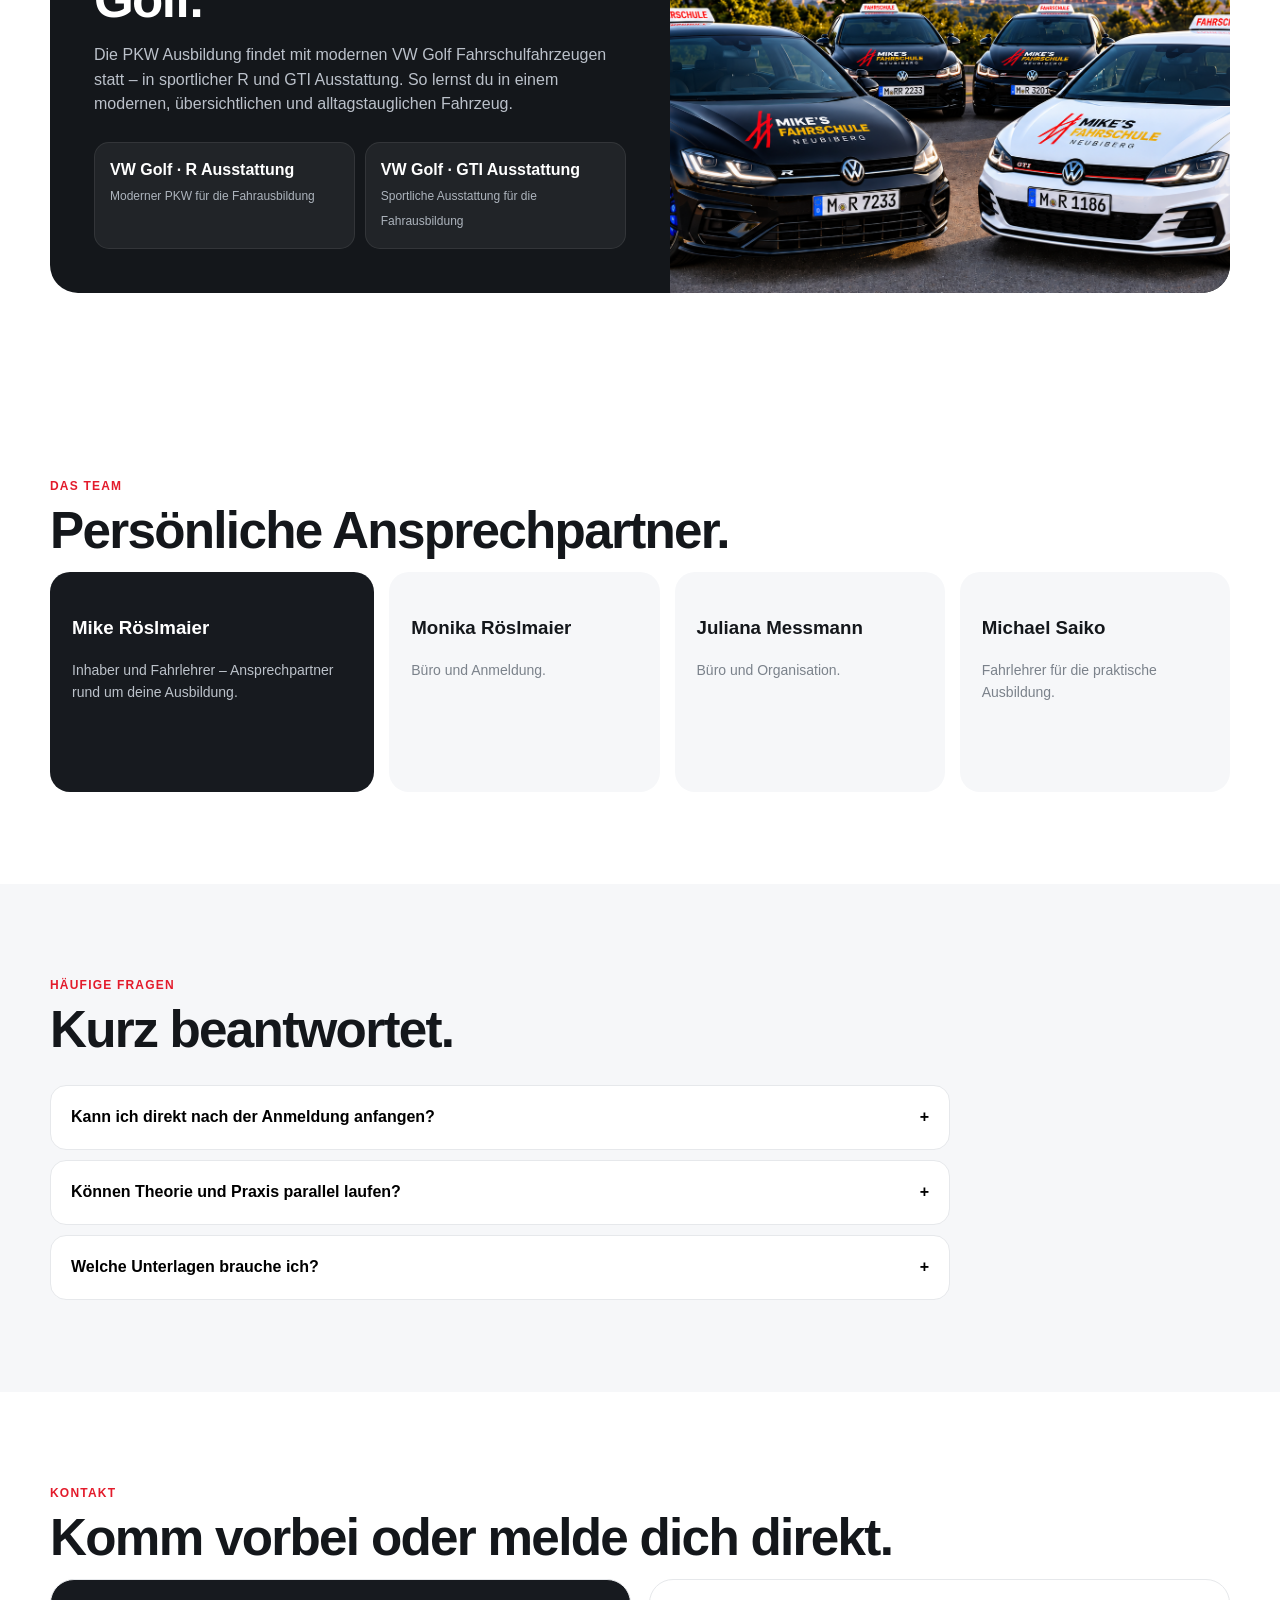
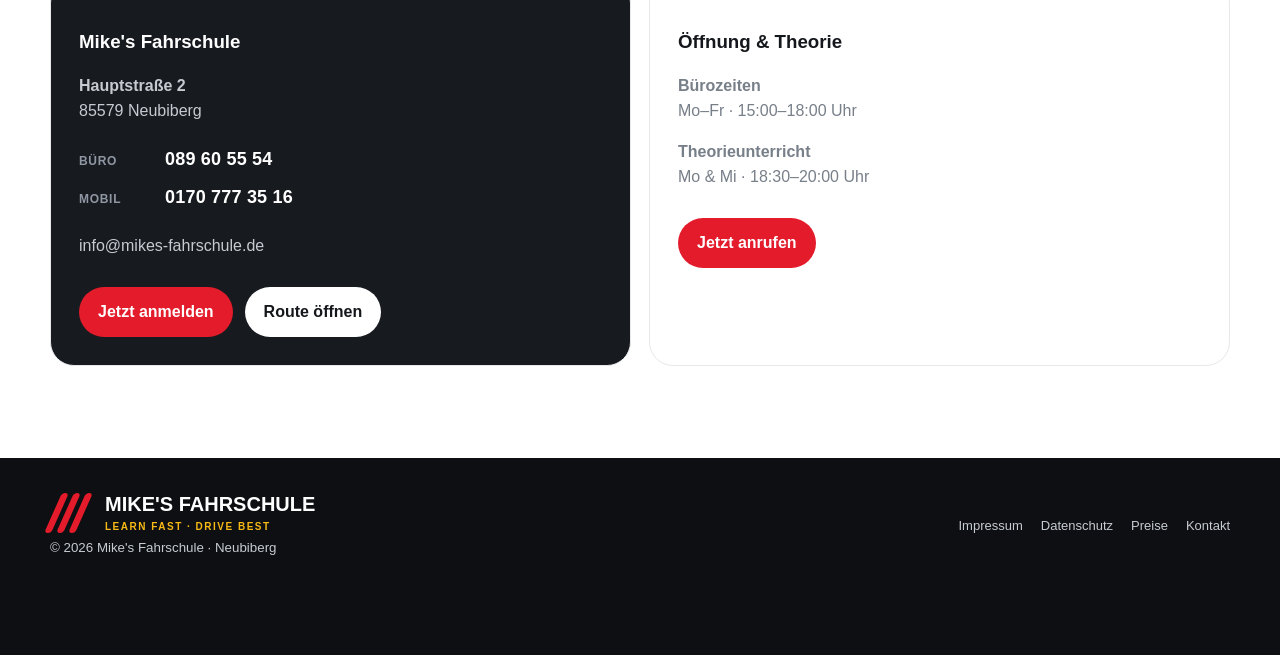
==== commit b21bcd62: "Improve office and mobile phone display" ====
--- a/index.html
+++ b/index.html
@@ -5,7 +5,7 @@
 <title>Mike's Fahrschule Neubiberg | Learn fast – drive best</title>
 <meta name="description" content="Mike's Fahrschule in Neubiberg – PKW- und Motorradausbildung, B197, BF17, Anhänger- und Zweiradklassen.">
 <style>
-:root{--red:#e31b2b;--yellow:#f8b916;--ink:#14171b;--dark:#0f1114;--muted:#6d737c;--line:#e6e8eb;--soft:#f6f7f9;--max:1180px;--shadow:0 18px 50px rgba(0,0,0,.14)}*{box-sizing:border-box}html{scroll-behavior:smooth}body{margin:0;font-family:Inter,-apple-system,BlinkMacSystemFont,"Segoe UI",Arial,sans-serif;color:var(--ink);line-height:1.55;background:#fff}a{text-decoration:none;color:inherit}img{display:block;max-width:100%}.wrap{width:min(var(--max),calc(100% - 40px));margin:auto}.topbar{background:#090b0e;color:#d9dde3;font-size:13px}.topbar .wrap{padding:9px 0;display:flex;justify-content:space-between}.nav{position:sticky;top:0;z-index:50;background:rgba(15,17,20,.97);border-bottom:1px solid rgba(255,255,255,.08);backdrop-filter:blur(14px)}.navin{height:74px;display:flex;align-items:center;justify-content:space-between;gap:20px}.brand{display:flex;align-items:center;gap:12px;color:#fff}.mark{width:43px;height:43px;position:relative;flex:none}.mark:before,.mark:after,.mark i{content:"";position:absolute;width:7px;height:40px;background:var(--red);border-radius:7px;transform:skew(-24deg);top:1px}.mark:before{left:3px}.mark i{left:15px}.mark:after{left:27px}.brand strong{display:block;font-size:20px;line-height:1}.brand small{display:block;color:var(--yellow);font-size:10px;font-weight:900;letter-spacing:1.5px;margin-top:5px;text-transform:uppercase}.links{display:flex;align-items:center;gap:24px;color:#eef1f4;font-weight:750;font-size:14px}.btn{display:inline-flex;align-items:center;justify-content:center;border:0;border-radius:999px;padding:13px 19px;font-weight:850;cursor:pointer}.primary{background:var(--red);color:#fff}.light{background:#fff;color:var(--ink)}.menu{display:none;background:none;border:0;color:#fff;font-size:29px}.hero{background:linear-gradient(112deg,rgba(8,10,12,.98),rgba(8,10,12,.88) 48%,rgba(8,10,12,.48)),url('https://www.mikes-fahrschule.de/bilder/fahrzeuge_2012.jpg') center/cover;color:#fff}.hero-grid{min-height:650px;display:grid;grid-template-columns:1.08fr .92fr;gap:60px;align-items:center;padding:82px 0 92px}.eyebrow{display:inline-flex;padding:8px 12px;border:1px solid rgba(255,255,255,.14);background:rgba(255,255,255,.08);border-radius:999px;font-size:12px;font-weight:850;text-transform:uppercase;letter-spacing:.7px}h1{font-size:clamp(46px,6vw,78px);line-height:.98;letter-spacing:-3px;margin:22px 0}.hero h1 em{font-style:normal;color:var(--yellow)}.lead{font-size:19px;color:#d9dde4;max-width:650px}.actions{display:flex;gap:12px;flex-wrap:wrap;margin-top:28px}.trust{display:flex;gap:10px;flex-wrap:wrap;margin-top:35px}.trust span{font-size:13px;padding:8px 11px;background:rgba(255,255,255,.07);border-radius:999px}.hero-card{background:rgba(255,255,255,.97);color:var(--ink);border-radius:28px;padding:27px;box-shadow:0 28px 80px rgba(0,0,0,.28)}.hero-card h3{font-size:24px;margin:0 0 5px}.hero-card>p{color:var(--muted);margin:0 0 18px}.quick{display:grid;gap:10px}.quick div{border:1px solid var(--line);border-radius:15px;padding:13px}.quick b{display:block}.quick span{color:var(--muted);font-size:13px}.quick a{color:inherit}.quick .contact-lines{display:flex;flex-wrap:wrap;gap:6px 14px;margin-top:3px}.quick .contact-lines a{color:var(--muted);font-size:13px;font-weight:700}.quick .address-link{display:block;color:var(--muted);font-size:13px;font-weight:700;margin-top:3px;line-height:1.45}.quickbar{margin-top:-34px;position:relative;z-index:3}.quickgrid{background:#fff;border-radius:20px;box-shadow:var(--shadow);display:grid;grid-template-columns:repeat(4,1fr);overflow:hidden}.q{padding:22px 24px;border-right:1px solid var(--line)}.q:last-child{border:0}.q small{display:block;color:var(--muted);font-weight:800;text-transform:uppercase;font-size:10px;letter-spacing:.7px}.q b{display:block;margin-top:4px}.q a{color:var(--red)}section{padding:92px 0}.kicker{color:var(--red);font-size:12px;font-weight:900;text-transform:uppercase;letter-spacing:1.2px}.title{font-size:clamp(34px,4vw,52px);line-height:1.05;letter-spacing:-1.7px;margin:9px 0 14px}.copy{color:var(--muted);font-size:17px;max-width:760px}.classes,.faq{background:var(--soft)}.tabs{display:flex;gap:8px;flex-wrap:wrap;margin:26px 0}.tab{border:1px solid #dfe2e6;background:#fff;border-radius:999px;padding:10px 15px;font-weight:850;cursor:pointer}.tab.active{background:#171a1f;color:#fff}.class-grid{display:grid;grid-template-columns:repeat(4,1fr);gap:15px}.class-card{background:#fff;border:1px solid var(--line);border-radius:20px;padding:22px;min-height:190px;display:flex;flex-direction:column;cursor:pointer;transition:transform .18s ease,border-color .18s ease,box-shadow .18s ease}.class-card:hover{transform:translateY(-2px);border-color:#cfd3d8;box-shadow:0 10px 24px rgba(0,0,0,.07)}.class-card:focus-visible{outline:3px solid var(--red);outline-offset:3px}.class-card small{color:var(--red);font-weight:900;text-transform:uppercase}.class-card h3{font-size:38px;margin:5px 0}.class-card p{color:var(--muted);font-size:14px;margin:0}.feature{display:grid;grid-template-columns:1fr 1fr;gap:64px;align-items:center}.feature img{border-radius:28px;width:100%;aspect-ratio:4/3;object-fit:cover;object-position:center;box-shadow:var(--shadow)}.bullets{display:grid;grid-template-columns:1fr 1fr;gap:12px;margin-top:25px}.bullet{border:1px solid var(--line);border-radius:15px;padding:15px;font-weight:800}.bullet span{display:block;color:var(--muted);font-size:12px;font-weight:600;margin-top:3px}.price-section{background:#111318;color:#fff}.price-section .copy{color:#b8bec7}.price-tabs{display:flex;gap:8px;flex-wrap:wrap;margin:30px 0 18px}.price-tab{border:1px solid rgba(255,255,255,.18);background:#1b1f25;color:#fff;border-radius:999px;padding:11px 17px;font-weight:850;cursor:pointer}.price-tab.active{background:var(--red);border-color:var(--red)}.price-panel{background:#fff;color:var(--ink);border-radius:24px;overflow:hidden;box-shadow:0 20px 55px rgba(0,0,0,.2)}.price-head{padding:24px 28px;background:#f5f6f8;display:flex;justify-content:space-between;align-items:center;gap:18px}.price-head h3{font-size:25px;margin:0}.price-head span{color:var(--muted);font-size:13px}.price-rows{padding:0 28px}.price-row{display:grid;grid-template-columns:minmax(0,1fr) auto;gap:20px;align-items:center;padding:16px 0;border-bottom:1px solid var(--line)}.price-row:last-child{border:0}.price-row b:first-child{font-size:15px}.price-row strong{font-size:16px;white-space:nowrap}.price-foot{padding:17px 28px;background:#fafafa;color:#737a83;font-size:12px}.multi{margin-top:15px;background:#1b1f25;border:1px solid rgba(255,255,255,.1);border-radius:18px;padding:18px 20px;color:#c8cdd4;font-size:13px}.multi b{color:#fff}.steps{display:grid;grid-template-columns:repeat(4,1fr);gap:16px;margin-top:34px}.step{border:1px solid var(--line);border-radius:20px;padding:23px}.num{width:38px;height:38px;background:#171a1f;color:#fff;border-radius:12px;display:grid;place-items:center;font-weight:900}.step h3{margin:16px 0 7px}.step p{color:var(--muted);font-size:14px;margin:0}.fleet{background:#14171b;color:#fff;border-radius:28px;display:grid;grid-template-columns:1.05fr .95fr;overflow:hidden}.fleet-copy{padding:44px}.fleet-copy .kicker{color:var(--yellow)}.fleet-copy p{color:#bbc1ca}.fleet-facts{display:grid;grid-template-columns:1fr 1fr;gap:10px;margin-top:25px}.fact{background:rgba(255,255,255,.06);border:1px solid rgba(255,255,255,.08);border-radius:15px;padding:15px}.fact b{display:block}.fact span{font-size:12px;color:#adb4bd}.fleet img{height:100%;width:100%;object-fit:cover;object-position:center;min-height:390px}.team-grid{display:grid;grid-template-columns:1.2fr repeat(3,1fr);gap:15px}.team{background:var(--soft);border-radius:20px;padding:22px;min-height:220px}.team.main{background:#171a1f;color:#fff}.team p{color:#7b828b;font-size:14px}.team.main p{color:#bcc2ca}.faq-list{display:grid;gap:10px;max-width:900px;margin-top:28px}.faq-item{background:#fff;border:1px solid var(--line);border-radius:16px;overflow:hidden}.faq-q{width:100%;border:0;background:none;padding:19px 20px;font:inherit;font-weight:850;text-align:left;display:flex;justify-content:space-between}.faq-a{display:none;padding:0 20px 18px;color:var(--muted)}.faq-item.open .faq-a{display:block}.contact{display:grid;grid-template-columns:1fr 1fr;gap:18px}.contact-card{border:1px solid var(--line);border-radius:24px;padding:28px}.contact-card.dark{background:#171a1f;color:#fff}.contact-card p,.contact-card span{color:#777f89}.contact-card.dark p,.contact-card.dark span{color:#c6cbd2}footer{background:#0d0f12;color:#c6cbd2;padding:34px 0 95px}.footerin{display:flex;justify-content:space-between;gap:25px;align-items:center}.footlinks{display:flex;gap:18px;font-size:13px}.mobile-actions{display:none;position:fixed;left:10px;right:10px;bottom:10px;z-index:70;background:rgba(15,17,20,.97);border-radius:18px;padding:8px;box-shadow:0 10px 40px rgba(0,0,0,.28)}.mobile-actions a{flex:1;color:#fff;text-align:center;font-size:11px;font-weight:850;padding:9px 4px}.mobile-actions b{display:block;font-size:18px}.mobile-actions .hot{background:var(--red);border-radius:13px}
+:root{--red:#e31b2b;--yellow:#f8b916;--ink:#14171b;--dark:#0f1114;--muted:#6d737c;--line:#e6e8eb;--soft:#f6f7f9;--max:1180px;--shadow:0 18px 50px rgba(0,0,0,.14)}*{box-sizing:border-box}html{scroll-behavior:smooth}body{margin:0;font-family:Inter,-apple-system,BlinkMacSystemFont,"Segoe UI",Arial,sans-serif;color:var(--ink);line-height:1.55;background:#fff}a{text-decoration:none;color:inherit}img{display:block;max-width:100%}.wrap{width:min(var(--max),calc(100% - 40px));margin:auto}.topbar{background:#090b0e;color:#d9dde3;font-size:13px}.topbar .wrap{padding:9px 0;display:flex;justify-content:space-between}.nav{position:sticky;top:0;z-index:50;background:rgba(15,17,20,.97);border-bottom:1px solid rgba(255,255,255,.08);backdrop-filter:blur(14px)}.navin{height:74px;display:flex;align-items:center;justify-content:space-between;gap:20px}.brand{display:flex;align-items:center;gap:12px;color:#fff}.mark{width:43px;height:43px;position:relative;flex:none}.mark:before,.mark:after,.mark i{content:"";position:absolute;width:7px;height:40px;background:var(--red);border-radius:7px;transform:skew(-24deg);top:1px}.mark:before{left:3px}.mark i{left:15px}.mark:after{left:27px}.brand strong{display:block;font-size:20px;line-height:1}.brand small{display:block;color:var(--yellow);font-size:10px;font-weight:900;letter-spacing:1.5px;margin-top:5px;text-transform:uppercase}.links{display:flex;align-items:center;gap:24px;color:#eef1f4;font-weight:750;font-size:14px}.btn{display:inline-flex;align-items:center;justify-content:center;border:0;border-radius:999px;padding:13px 19px;font-weight:850;cursor:pointer}.primary{background:var(--red);color:#fff}.light{background:#fff;color:var(--ink)}.menu{display:none;background:none;border:0;color:#fff;font-size:29px}.hero{background:linear-gradient(112deg,rgba(8,10,12,.98),rgba(8,10,12,.88) 48%,rgba(8,10,12,.48)),url('https://www.mikes-fahrschule.de/bilder/fahrzeuge_2012.jpg') center/cover;color:#fff}.hero-grid{min-height:650px;display:grid;grid-template-columns:1.08fr .92fr;gap:60px;align-items:center;padding:82px 0 92px}.eyebrow{display:inline-flex;padding:8px 12px;border:1px solid rgba(255,255,255,.14);background:rgba(255,255,255,.08);border-radius:999px;font-size:12px;font-weight:850;text-transform:uppercase;letter-spacing:.7px}h1{font-size:clamp(46px,6vw,78px);line-height:.98;letter-spacing:-3px;margin:22px 0}.hero h1 em{font-style:normal;color:var(--yellow)}.lead{font-size:19px;color:#d9dde4;max-width:650px}.actions{display:flex;gap:12px;flex-wrap:wrap;margin-top:28px}.trust{display:flex;gap:10px;flex-wrap:wrap;margin-top:35px}.trust span{font-size:13px;padding:8px 11px;background:rgba(255,255,255,.07);border-radius:999px}.hero-card{background:rgba(255,255,255,.97);color:var(--ink);border-radius:28px;padding:27px;box-shadow:0 28px 80px rgba(0,0,0,.28)}.hero-card h3{font-size:24px;margin:0 0 5px}.hero-card>p{color:var(--muted);margin:0 0 18px}.quick{display:grid;gap:10px}.quick div{border:1px solid var(--line);border-radius:15px;padding:13px}.quick b{display:block}.quick span{color:var(--muted);font-size:13px}.quick a{color:inherit}.quick .contact-lines{display:flex;flex-wrap:wrap;gap:6px 14px;margin-top:3px}.quick .contact-lines a{color:var(--muted);font-size:13px;font-weight:700}.quick .address-link{display:block;color:var(--muted);font-size:13px;font-weight:700;margin-top:3px;line-height:1.45}.quickbar{margin-top:-34px;position:relative;z-index:3}.quickgrid{background:#fff;border-radius:20px;box-shadow:var(--shadow);display:grid;grid-template-columns:repeat(4,1fr);overflow:hidden}.q{padding:22px 24px;border-right:1px solid var(--line)}.q:last-child{border:0}.q small{display:block;color:var(--muted);font-weight:800;text-transform:uppercase;font-size:10px;letter-spacing:.7px}.q b{display:block;margin-top:4px}.q a{color:var(--red)}section{padding:92px 0}.kicker{color:var(--red);font-size:12px;font-weight:900;text-transform:uppercase;letter-spacing:1.2px}.title{font-size:clamp(34px,4vw,52px);line-height:1.05;letter-spacing:-1.7px;margin:9px 0 14px}.copy{color:var(--muted);font-size:17px;max-width:760px}.classes,.faq{background:var(--soft)}.tabs{display:flex;gap:8px;flex-wrap:wrap;margin:26px 0}.tab{border:1px solid #dfe2e6;background:#fff;border-radius:999px;padding:10px 15px;font-weight:850;cursor:pointer}.tab.active{background:#171a1f;color:#fff}.class-grid{display:grid;grid-template-columns:repeat(4,1fr);gap:15px}.class-card{background:#fff;border:1px solid var(--line);border-radius:20px;padding:22px;min-height:190px;display:flex;flex-direction:column;cursor:pointer;transition:transform .18s ease,border-color .18s ease,box-shadow .18s ease}.class-card:hover{transform:translateY(-2px);border-color:#cfd3d8;box-shadow:0 10px 24px rgba(0,0,0,.07)}.class-card:focus-visible{outline:3px solid var(--red);outline-offset:3px}.class-card small{color:var(--red);font-weight:900;text-transform:uppercase}.class-card h3{font-size:38px;margin:5px 0}.class-card p{color:var(--muted);font-size:14px;margin:0}.feature{display:grid;grid-template-columns:1fr 1fr;gap:64px;align-items:center}.feature img{border-radius:28px;width:100%;aspect-ratio:4/3;object-fit:cover;object-position:center;box-shadow:var(--shadow)}.bullets{display:grid;grid-template-columns:1fr 1fr;gap:12px;margin-top:25px}.bullet{border:1px solid var(--line);border-radius:15px;padding:15px;font-weight:800}.bullet span{display:block;color:var(--muted);font-size:12px;font-weight:600;margin-top:3px}.price-section{background:#111318;color:#fff}.price-section .copy{color:#b8bec7}.price-tabs{display:flex;gap:8px;flex-wrap:wrap;margin:30px 0 18px}.price-tab{border:1px solid rgba(255,255,255,.18);background:#1b1f25;color:#fff;border-radius:999px;padding:11px 17px;font-weight:850;cursor:pointer}.price-tab.active{background:var(--red);border-color:var(--red)}.price-panel{background:#fff;color:var(--ink);border-radius:24px;overflow:hidden;box-shadow:0 20px 55px rgba(0,0,0,.2)}.price-head{padding:24px 28px;background:#f5f6f8;display:flex;justify-content:space-between;align-items:center;gap:18px}.price-head h3{font-size:25px;margin:0}.price-head span{color:var(--muted);font-size:13px}.price-rows{padding:0 28px}.price-row{display:grid;grid-template-columns:minmax(0,1fr) auto;gap:20px;align-items:center;padding:16px 0;border-bottom:1px solid var(--line)}.price-row:last-child{border:0}.price-row b:first-child{font-size:15px}.price-row strong{font-size:16px;white-space:nowrap}.price-foot{padding:17px 28px;background:#fafafa;color:#737a83;font-size:12px}.multi{margin-top:15px;background:#1b1f25;border:1px solid rgba(255,255,255,.1);border-radius:18px;padding:18px 20px;color:#c8cdd4;font-size:13px}.multi b{color:#fff}.steps{display:grid;grid-template-columns:repeat(4,1fr);gap:16px;margin-top:34px}.step{border:1px solid var(--line);border-radius:20px;padding:23px}.num{width:38px;height:38px;background:#171a1f;color:#fff;border-radius:12px;display:grid;place-items:center;font-weight:900}.step h3{margin:16px 0 7px}.step p{color:var(--muted);font-size:14px;margin:0}.fleet{background:#14171b;color:#fff;border-radius:28px;display:grid;grid-template-columns:1.05fr .95fr;overflow:hidden}.fleet-copy{padding:44px}.fleet-copy .kicker{color:var(--yellow)}.fleet-copy p{color:#bbc1ca}.fleet-facts{display:grid;grid-template-columns:1fr 1fr;gap:10px;margin-top:25px}.fact{background:rgba(255,255,255,.06);border:1px solid rgba(255,255,255,.08);border-radius:15px;padding:15px}.fact b{display:block}.fact span{font-size:12px;color:#adb4bd}.fleet img{height:100%;width:100%;object-fit:cover;object-position:center;min-height:390px}.team-grid{display:grid;grid-template-columns:1.2fr repeat(3,1fr);gap:15px}.team{background:var(--soft);border-radius:20px;padding:22px;min-height:220px}.team.main{background:#171a1f;color:#fff}.team p{color:#7b828b;font-size:14px}.team.main p{color:#bcc2ca}.faq-list{display:grid;gap:10px;max-width:900px;margin-top:28px}.faq-item{background:#fff;border:1px solid var(--line);border-radius:16px;overflow:hidden}.faq-q{width:100%;border:0;background:none;padding:19px 20px;font:inherit;font-weight:850;text-align:left;display:flex;justify-content:space-between}.faq-a{display:none;padding:0 20px 18px;color:var(--muted)}.faq-item.open .faq-a{display:block}.contact{display:grid;grid-template-columns:1fr 1fr;gap:18px}.contact-card{border:1px solid var(--line);border-radius:24px;padding:28px}.contact-card.dark{background:#171a1f;color:#fff}.contact-card p,.contact-card span{color:#777f89}.contact-card.dark p,.contact-card.dark span{color:#c6cbd2}.contact-card .phone-list{display:grid;gap:10px;margin:22px 0}.contact-card .phone-row{display:grid;grid-template-columns:74px minmax(0,1fr);gap:12px;align-items:baseline}.contact-card .phone-label{font-size:12px;font-weight:900;letter-spacing:.7px;text-transform:uppercase;color:#8e96a1}.contact-card.dark .phone-label{color:#8f97a3}.contact-card .phone-row a{font-size:18px;font-weight:750;letter-spacing:.2px}.contact-card .phone-row a:hover{text-decoration:underline}footer{background:#0d0f12;color:#c6cbd2;padding:34px 0 95px}.footerin{display:flex;justify-content:space-between;gap:25px;align-items:center}.footlinks{display:flex;gap:18px;font-size:13px}.mobile-actions{display:none;position:fixed;left:10px;right:10px;bottom:10px;z-index:70;background:rgba(15,17,20,.97);border-radius:18px;padding:8px;box-shadow:0 10px 40px rgba(0,0,0,.28)}.mobile-actions a{flex:1;color:#fff;text-align:center;font-size:11px;font-weight:850;padding:9px 4px}.mobile-actions b{display:block;font-size:18px}.mobile-actions .hot{background:var(--red);border-radius:13px}
 @media(max-width:980px){.links{display:none;position:absolute;top:74px;left:0;right:0;background:#12151a;padding:18px 20px;flex-direction:column;align-items:stretch}.links.open{display:flex}.links a{padding:12px}.menu{display:block}.hero-grid{grid-template-columns:1fr;min-height:auto;padding:65px 0 80px}.quickgrid{grid-template-columns:1fr 1fr}.class-grid{grid-template-columns:1fr 1fr}.feature,.fleet,.contact{grid-template-columns:1fr}.steps{grid-template-columns:1fr 1fr}.team-grid{grid-template-columns:1fr 1fr}.price-panel{max-width:820px}.fleet img{min-height:300px;aspect-ratio:16/9}.feature img{aspect-ratio:16/9}}
 @media(max-width:640px){.wrap{width:calc(100% - 28px)}.topbar .wrap{justify-content:center;text-align:center}.topbar .right{display:none}.navin{height:68px}.brand strong{font-size:16px}.brand small{font-size:9px}.mark{width:38px}.links{top:68px}.hero-grid{padding:55px 0 72px}h1{font-size:46px;letter-spacing:-2px}.lead{font-size:17px}.hero-card{padding:22px}.actions .btn{width:100%}.quickgrid{grid-template-columns:1fr}.q{border-right:0;border-bottom:1px solid var(--line)}section{padding:70px 0}.class-grid,.bullets,.steps,.team-grid{grid-template-columns:1fr}.price-tabs{display:grid;grid-template-columns:repeat(3,1fr);gap:7px}.price-tab{padding:10px 7px;font-size:12px}.price-head{padding:20px;display:block}.price-head span{display:block;margin-top:4px}.price-rows{padding:0 20px}.price-row{padding:15px 0;gap:12px}.price-row b:first-child{font-size:14px}.price-row strong{font-size:15px}.price-foot{padding:15px 20px}.fleet-copy{padding:28px}.fleet-facts{grid-template-columns:1fr}.footerin{display:block}.footlinks{margin-top:18px;flex-wrap:wrap}.mobile-actions{display:flex}}
 </style></head><body>
@@ -22,7 +22,7 @@
 <section><div class="wrap"><div class="fleet"><div class="fleet-copy"><div class="kicker">Unser PKW Fuhrpark</div><h2 class="title">Modern lernen im VW Golf.</h2><p>Die PKW Ausbildung findet mit modernen VW Golf Fahrschulfahrzeugen statt – in sportlicher R und GTI Ausstattung. So lernst du in einem modernen, übersichtlichen und alltagstauglichen Fahrzeug.</p><div class="fleet-facts"><div class="fact"><b>VW Golf · R Ausstattung</b><span>Moderner PKW für die Fahrausbildung</span></div><div class="fact"><b>VW Golf · GTI Ausstattung</b><span>Sportliche Ausstattung für die Fahrausbildung</span></div></div></div><div><img src="mikes-fahrschule-vw-golf-r-gti.png" alt="VW Golf Fahrschulfahrzeuge mit R und GTI Ausstattung" loading="lazy"></div></div></div></section>
 <section id="team"><div class="wrap"><div class="kicker">Das Team</div><h2 class="title">Persönliche Ansprechpartner.</h2><div class="team-grid"><article class="team main"><h3>Mike Röslmaier</h3><p>Inhaber und Fahrlehrer – Ansprechpartner rund um deine Ausbildung.</p></article><article class="team"><h3>Monika Röslmaier</h3><p>Büro und Anmeldung.</p></article><article class="team"><h3>Juliana Messmann</h3><p>Büro und Organisation.</p></article><article class="team"><h3>Michael Saiko</h3><p>Fahrlehrer für die praktische Ausbildung.</p></article></div></div></section>
 <section class="faq"><div class="wrap"><div class="kicker">Häufige Fragen</div><h2 class="title">Kurz beantwortet.</h2><div class="faq-list"><article class="faq-item"><button class="faq-q">Kann ich direkt nach der Anmeldung anfangen?<span>+</span></button><div class="faq-a">Ein Einstieg ist grundsätzlich direkt nach der Anmeldung möglich. Details werden passend zu deiner Klasse abgestimmt.</div></article><article class="faq-item"><button class="faq-q">Können Theorie und Praxis parallel laufen?<span>+</span></button><div class="faq-a">Ja. Praktische Fahrstunden können parallel zum Theorieunterricht beginnen.</div></article><article class="faq-item"><button class="faq-q">Welche Unterlagen brauche ich?<span>+</span></button><div class="faq-a">Je nach Klasse unter anderem Ausweis, biometrisches Passbild, Sehtest, Erste Hilfe Nachweis und Fahrerlaubnisantrag.</div></article></div></div></section>
-<section id="kontakt"><div class="wrap"><div class="kicker">Kontakt</div><h2 class="title">Komm vorbei oder melde dich direkt.</h2><div class="contact"><div class="contact-card dark"><h3>Mike's Fahrschule</h3><p><b>Hauptstraße 2</b><br><span>85579 Neubiberg</span></p><p><a href="tel:+4989605554">089 60 55 54</a><br><a href="tel:+491707773516">0170 777 35 16</a></p><p><a href="mailto:info@mikes-fahrschule.de">info@mikes-fahrschule.de</a></p><div class="actions"><a class="btn primary" href="anmeldung.html">Jetzt anmelden</a><a class="btn light" target="_blank" href="https://www.google.com/maps/search/?api=1&query=Hauptstra%C3%9Fe+2%2C+85579+Neubiberg">Route öffnen</a></div></div><div class="contact-card"><h3>Öffnung & Theorie</h3><p><b>Bürozeiten</b><br><span>Mo–Fr · 15:00–18:00 Uhr</span></p><p><b>Theorieunterricht</b><br><span>Mo & Mi · 18:30–20:00 Uhr</span></p><div class="actions"><a class="btn primary" href="tel:+4989605554">Jetzt anrufen</a></div></div></div></div></section></main>
+<section id="kontakt"><div class="wrap"><div class="kicker">Kontakt</div><h2 class="title">Komm vorbei oder melde dich direkt.</h2><div class="contact"><div class="contact-card dark"><h3>Mike's Fahrschule</h3><p><b>Hauptstraße 2</b><br><span>85579 Neubiberg</span></p><div class="phone-list"><div class="phone-row"><span class="phone-label">Büro</span><a href="tel:+4989605554">089 60 55 54</a></div><div class="phone-row"><span class="phone-label">Mobil</span><a href="tel:+491707773516">0170 777 35 16</a></div></div><p><a href="mailto:info@mikes-fahrschule.de">info@mikes-fahrschule.de</a></p><div class="actions"><a class="btn primary" href="anmeldung.html">Jetzt anmelden</a><a class="btn light" target="_blank" href="https://www.google.com/maps/search/?api=1&query=Hauptstra%C3%9Fe+2%2C+85579+Neubiberg">Route öffnen</a></div></div><div class="contact-card"><h3>Öffnung & Theorie</h3><p><b>Bürozeiten</b><br><span>Mo–Fr · 15:00–18:00 Uhr</span></p><p><b>Theorieunterricht</b><br><span>Mo & Mi · 18:30–20:00 Uhr</span></p><div class="actions"><a class="btn primary" href="tel:+4989605554">Jetzt anrufen</a></div></div></div></div></section></main>
 <footer><div class="wrap footerin"><div><div class="brand"><span class="mark"><i></i></span><span><strong>MIKE'S FAHRSCHULE</strong><small>Learn fast · drive best</small></span></div><small>© <span id="year"></span> Mike's Fahrschule · Neubiberg</small></div><div class="footlinks"><a href="impressum.html">Impressum</a><a href="datenschutz.html">Datenschutz</a><a href="#preise">Preise</a><a href="#kontakt">Kontakt</a></div></div></footer>
 <div class="mobile-actions"><a href="tel:+4989605554"><b>☎</b>Anrufen</a><a target="_blank" href="https://www.google.com/maps/search/?api=1&query=Hauptstra%C3%9Fe+2%2C+85579+Neubiberg"><b>⌖</b>Route</a><a class="hot" href="anmeldung.html"><b>→</b>Anmelden</a></div>
 <script>
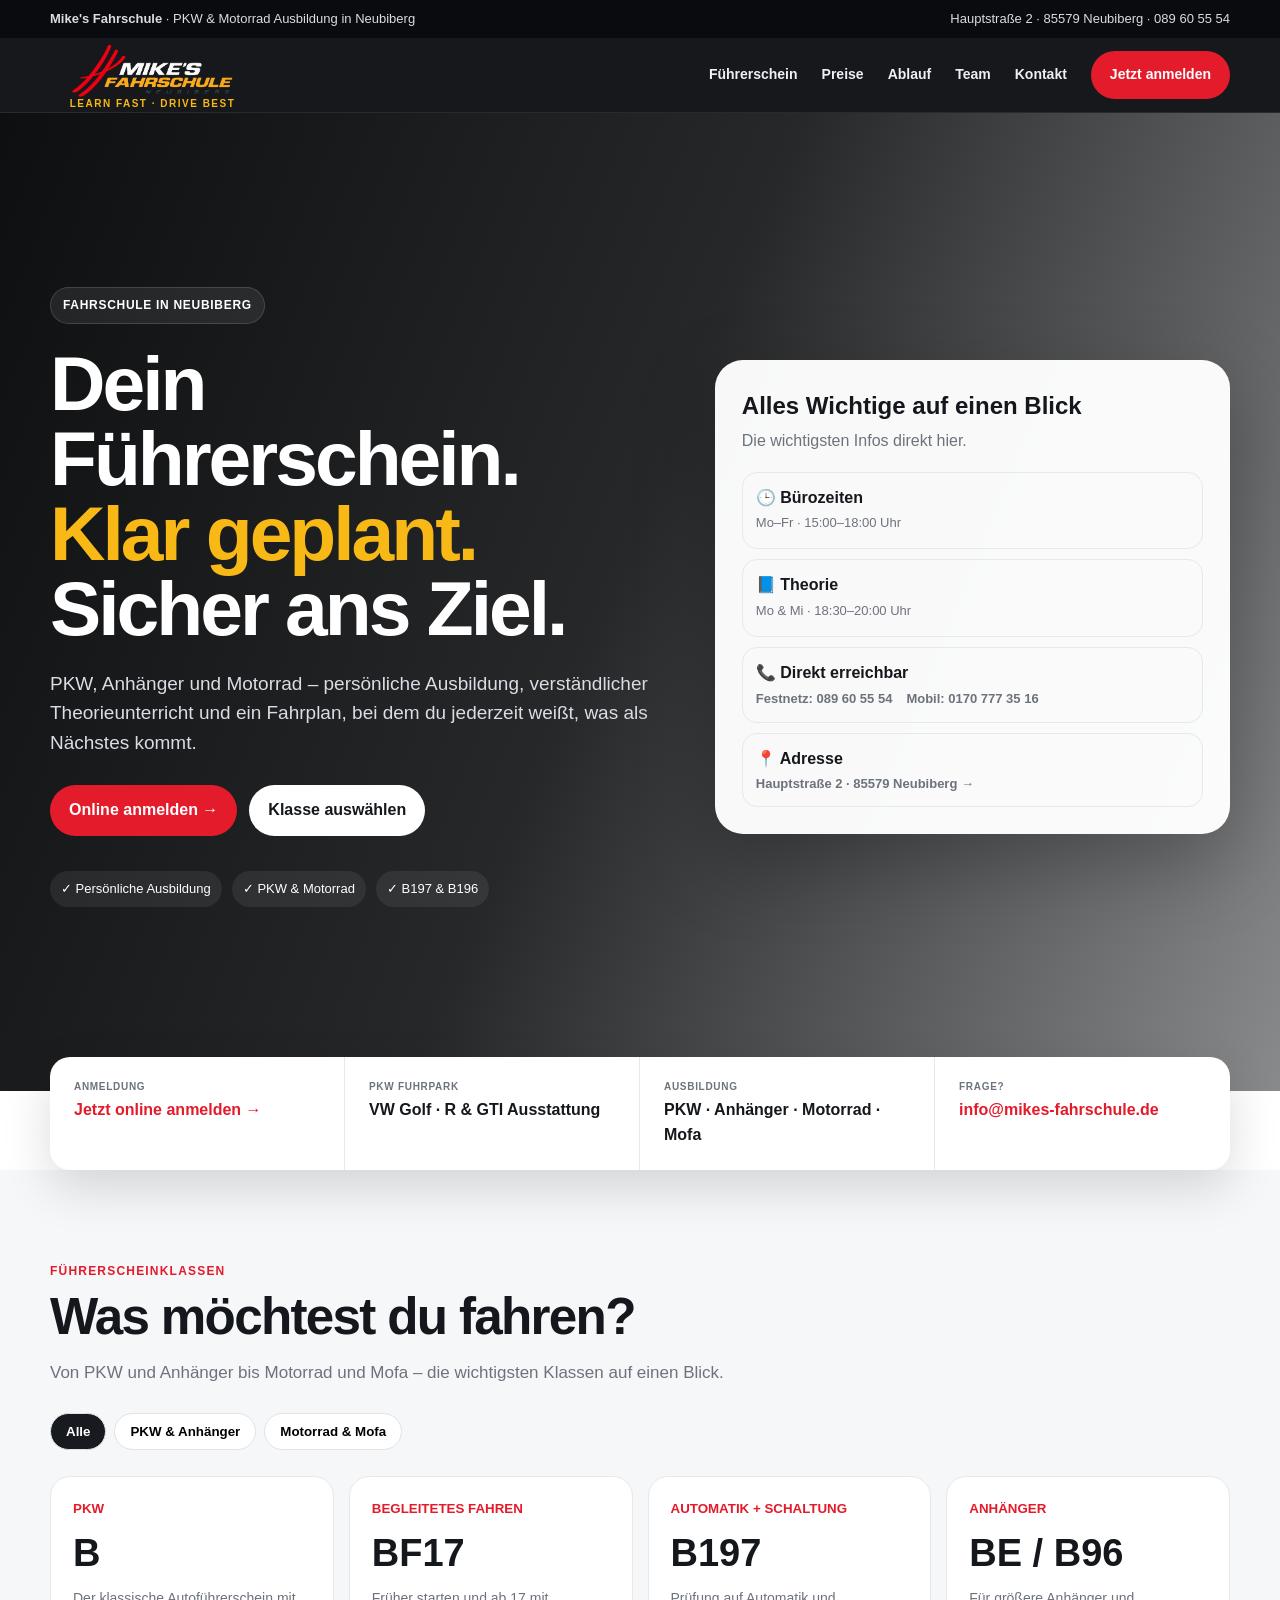
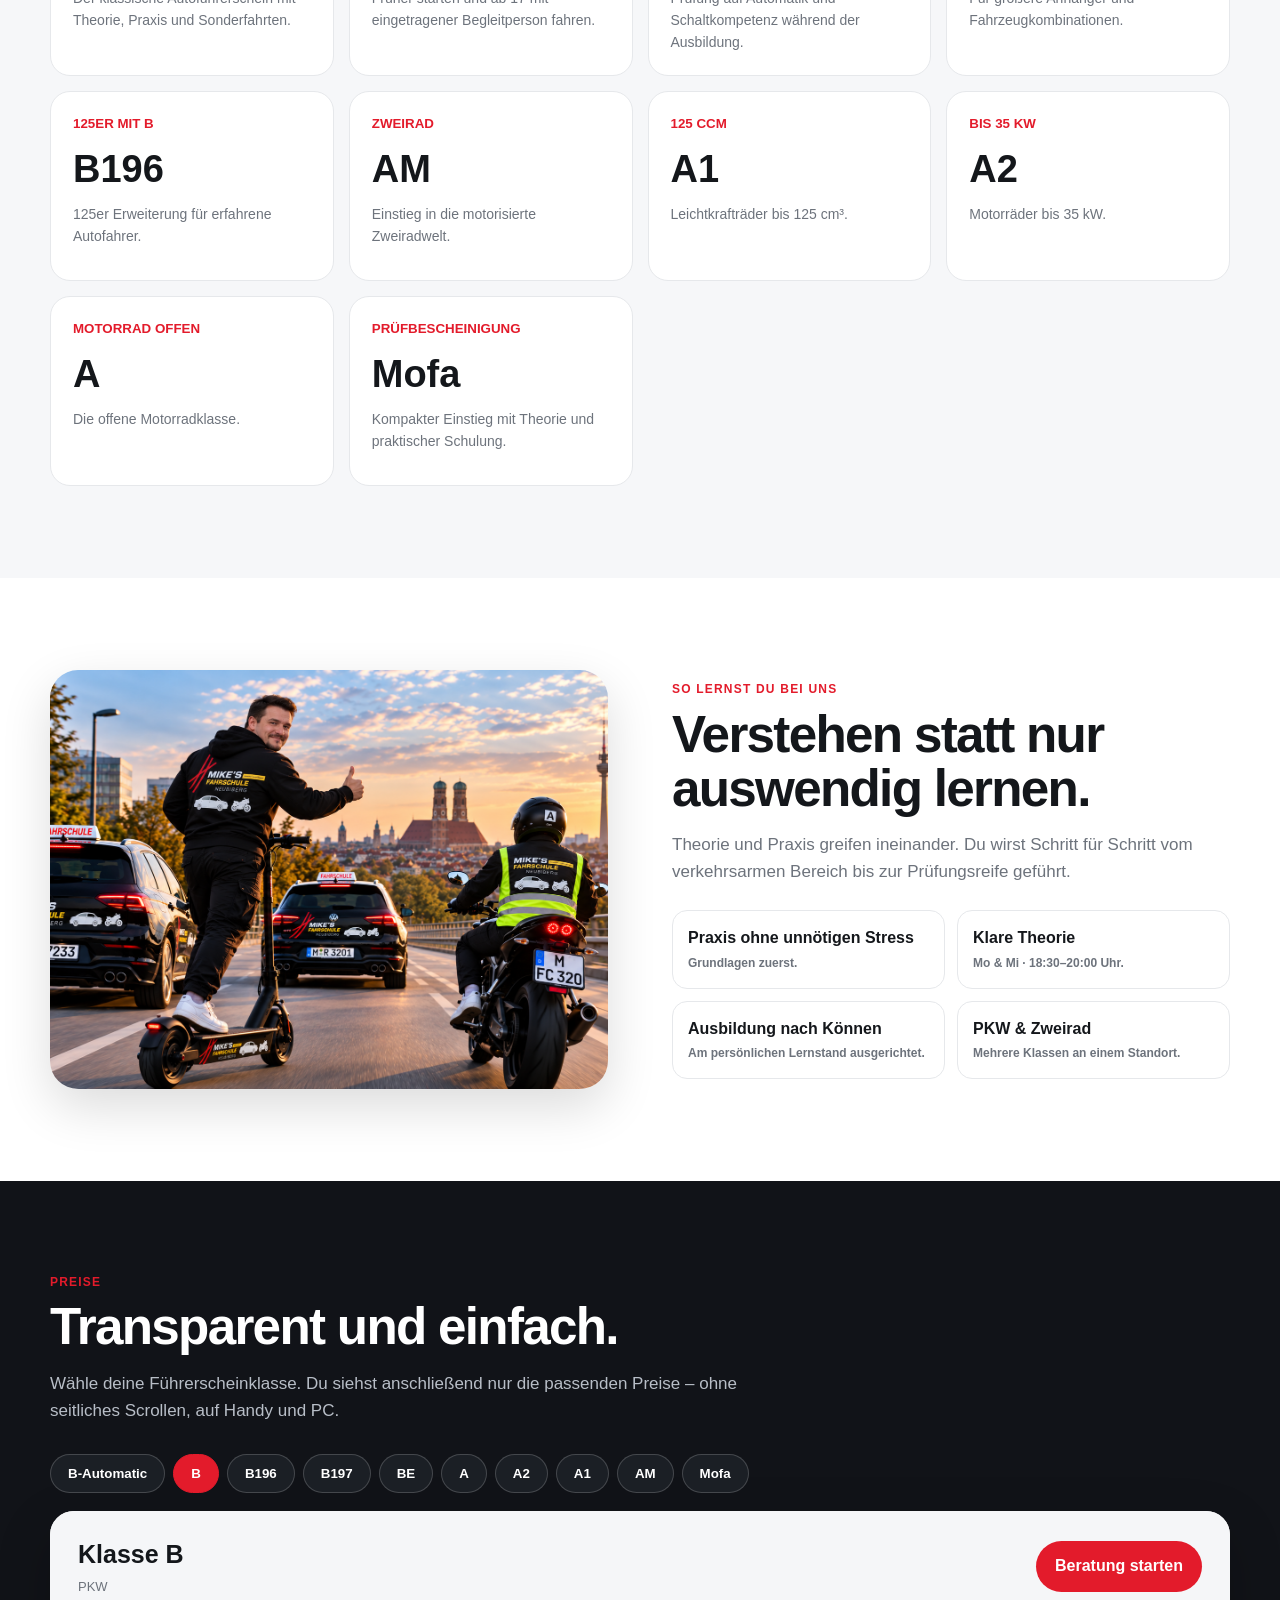
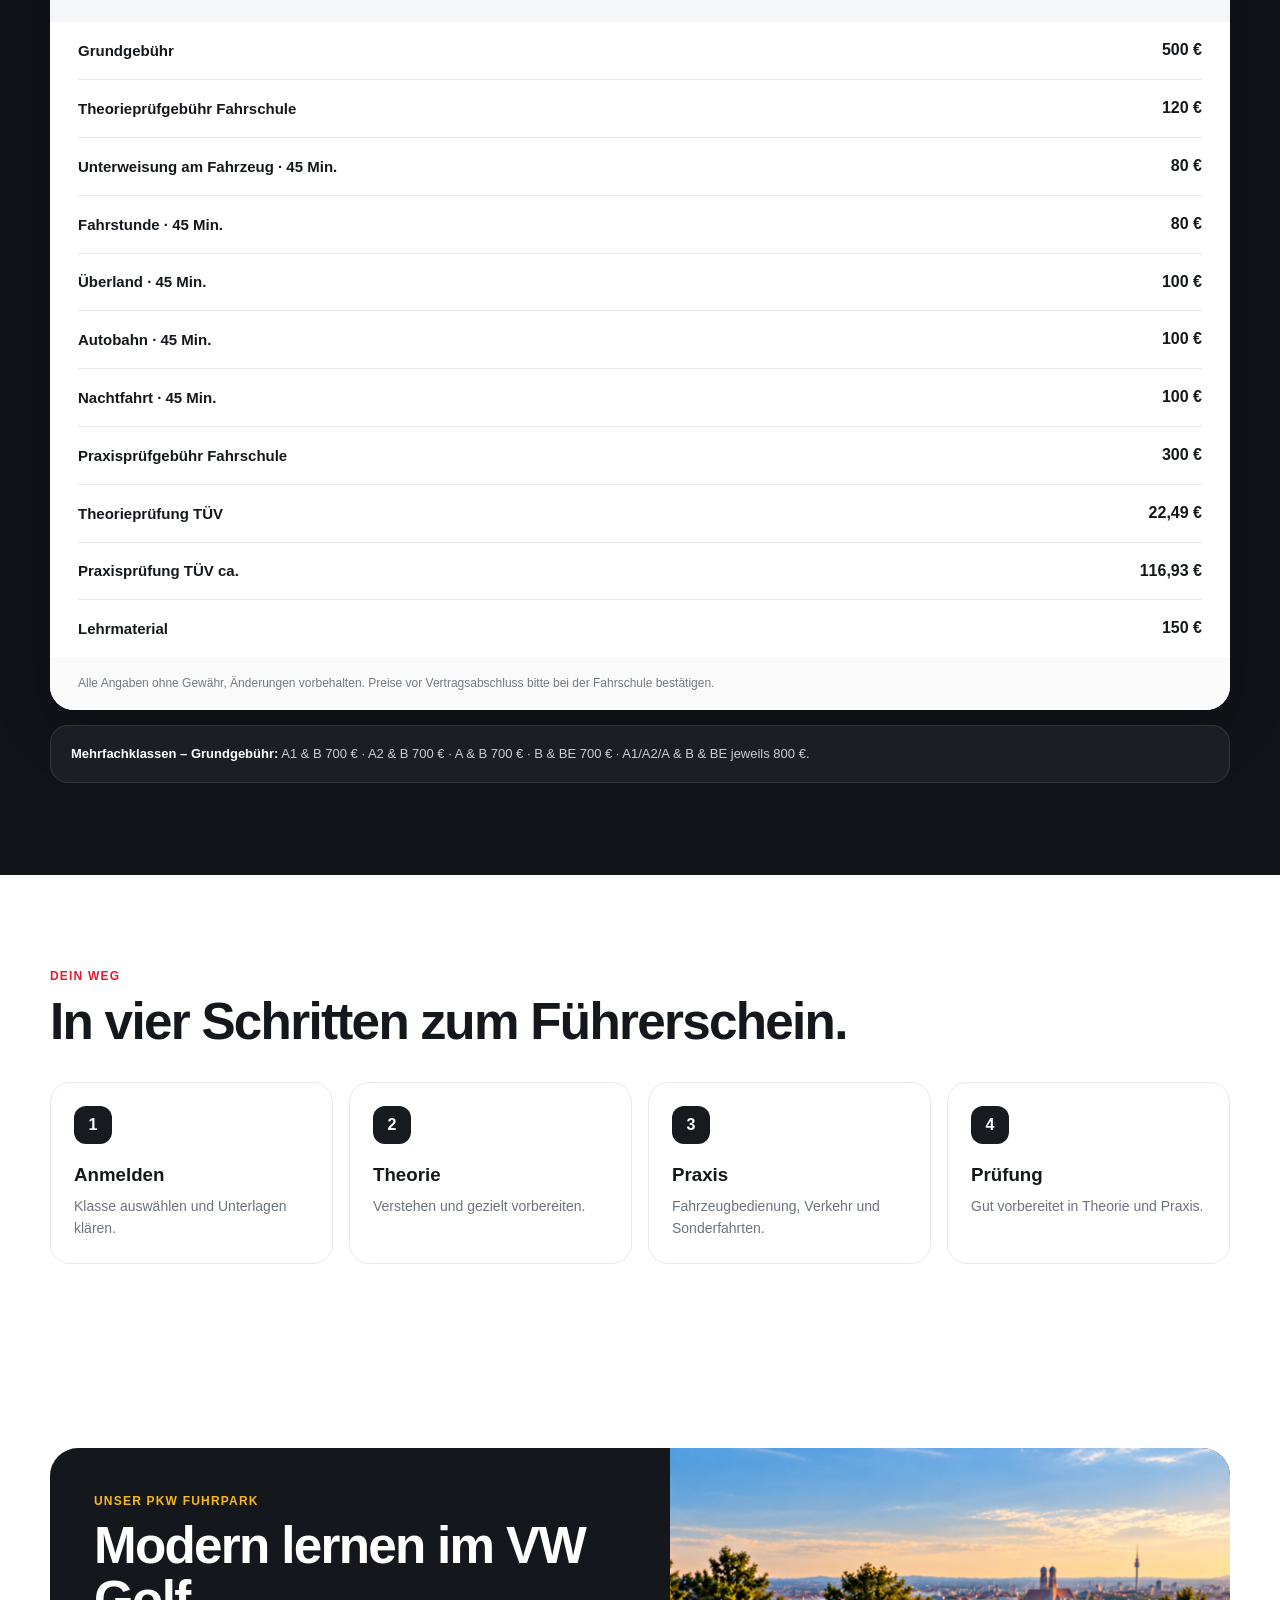
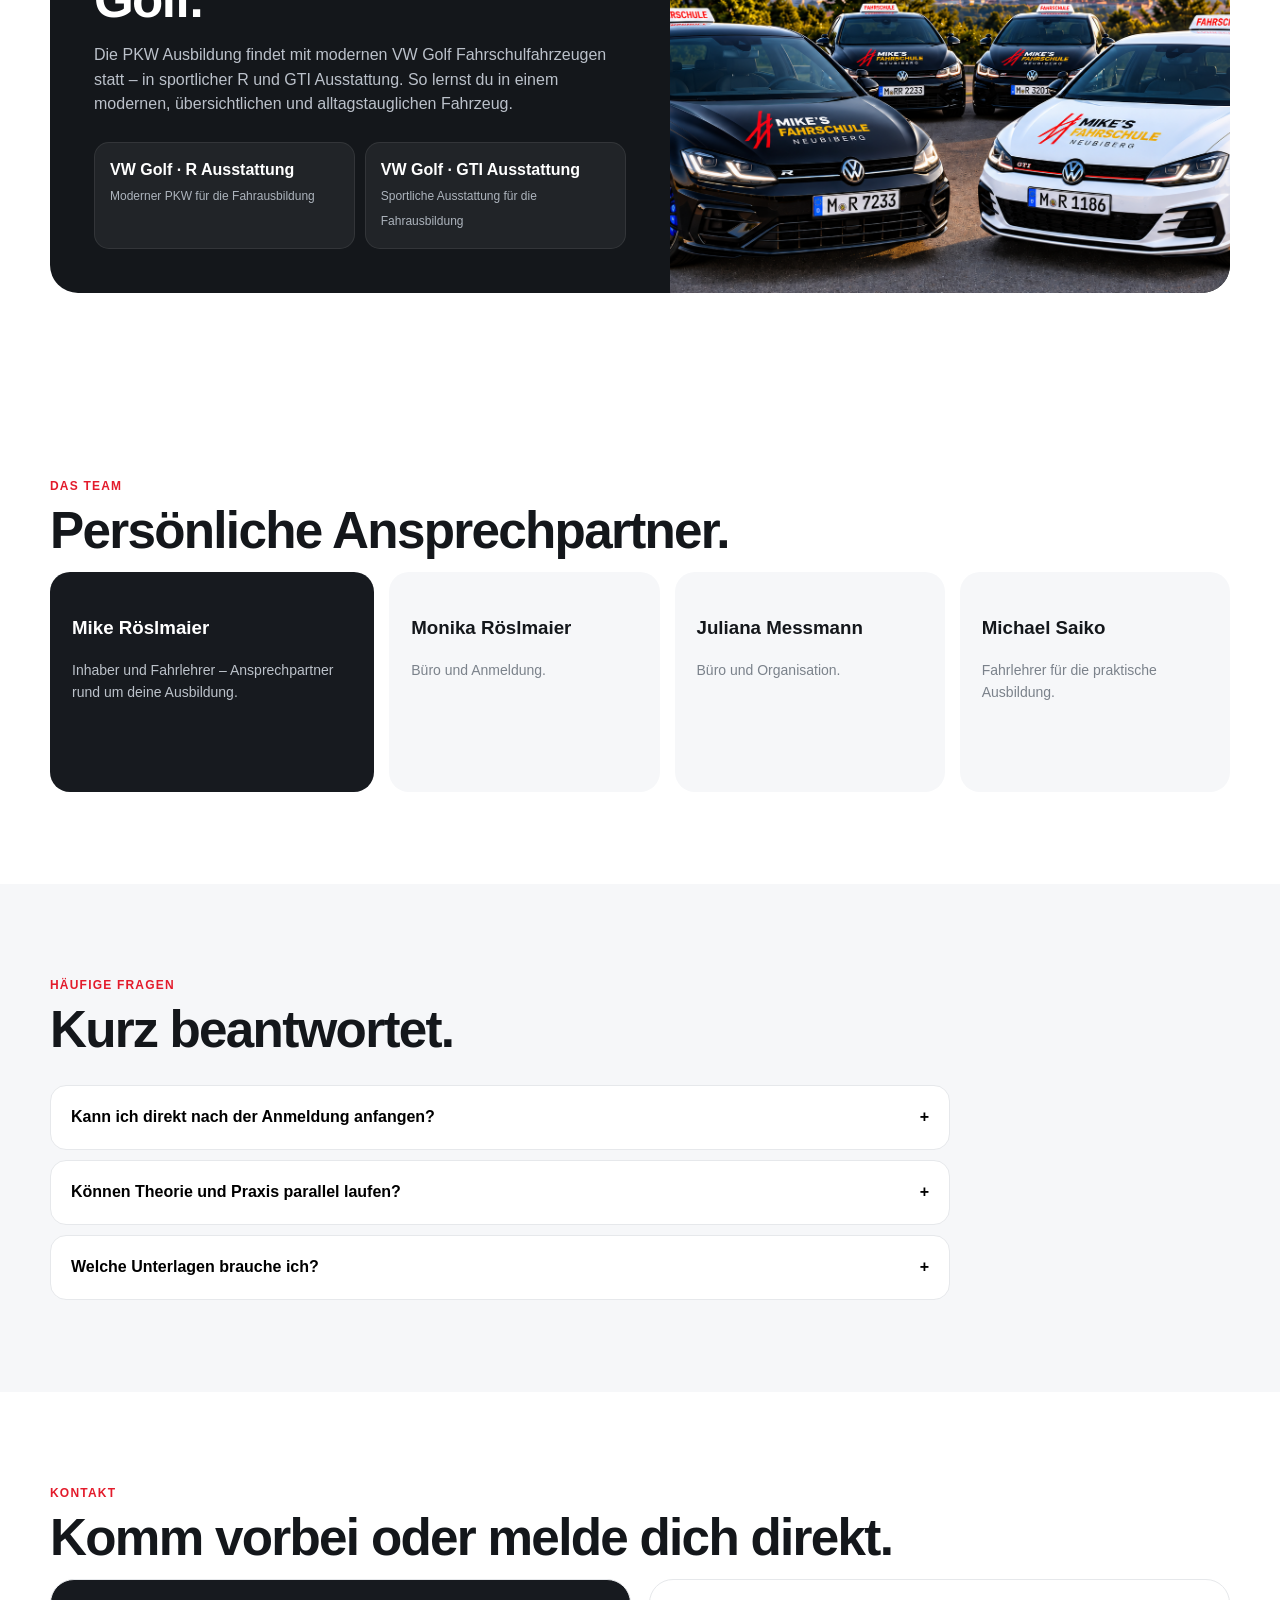
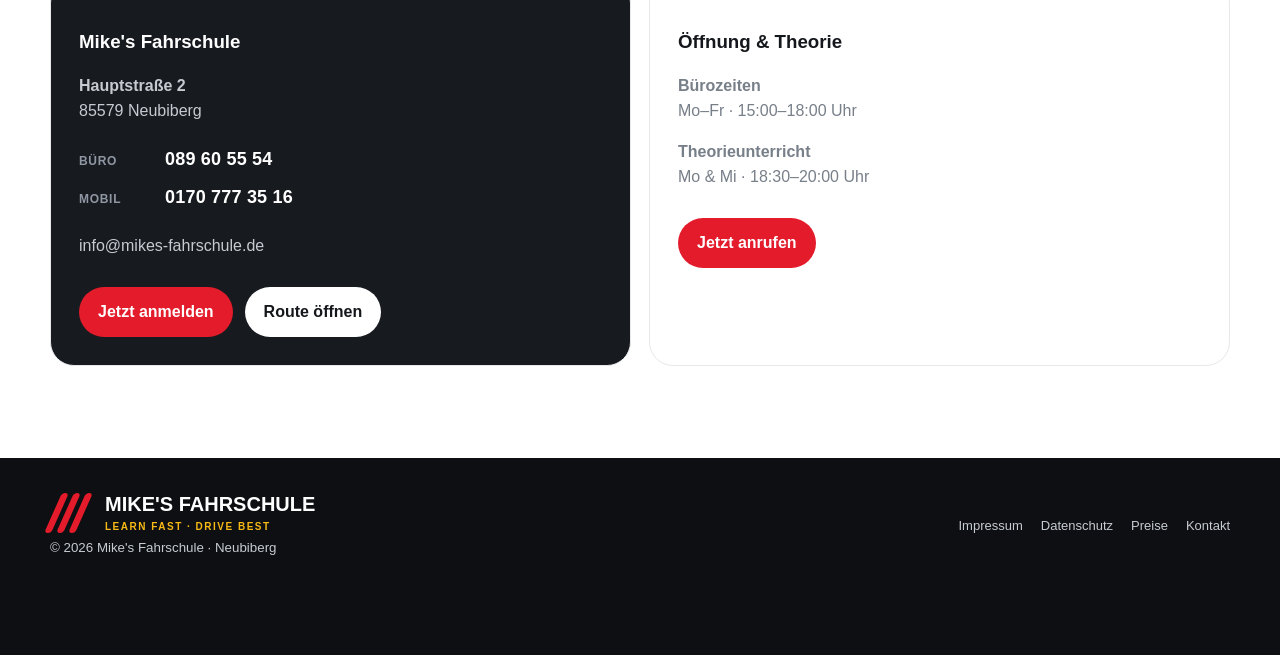
==== commit 53e7fdfa: "Replace location card with signup and remove sticky mobile actions" ====
--- a/index.html
+++ b/index.html
@@ -12,7 +12,7 @@
 <div class="topbar"><div class="wrap"><div><b>Mike's Fahrschule</b> · PKW & Motorrad Ausbildung in Neubiberg</div><div class="right">Hauptstraße 2 · 85579 Neubiberg · <a href="tel:+4989605554">089 60 55 54</a></div></div></div>
 <header class="nav"><div class="wrap navin"><a class="brand" href="#top"><span style="display:flex;flex-direction:column;align-items:center;justify-content:center;line-height:1"><img src="mikes-fahrschule-logo.png" alt="Mike's Fahrschule Neubiberg" style="width:min(205px,42vw);height:auto;max-height:57px;object-fit:contain"><small style="margin-top:0">Learn fast · drive best</small></span></a><nav class="links" id="links"><a href="#klassen">Führerschein</a><a href="#preise">Preise</a><a href="#ablauf">Ablauf</a><a href="#team">Team</a><a href="#kontakt">Kontakt</a><a class="btn primary" href="anmeldung.html">Jetzt anmelden</a></nav><button class="menu" id="menu" aria-label="Menü">☰</button></div></header>
 <main><section class="hero" id="top"><div class="wrap hero-grid"><div><span class="eyebrow">Fahrschule in Neubiberg</span><h1>Dein Führerschein. <em>Klar geplant.</em> Sicher ans Ziel.</h1><p class="lead">PKW, Anhänger und Motorrad – persönliche Ausbildung, verständlicher Theorieunterricht und ein Fahrplan, bei dem du jederzeit weißt, was als Nächstes kommt.</p><div class="actions"><a class="btn primary" href="anmeldung.html">Online anmelden →</a><a class="btn light" href="#klassen">Klasse auswählen</a></div><div class="trust"><span>✓ Persönliche Ausbildung</span><span>✓ PKW & Motorrad</span><span>✓ B197 & B196</span></div></div><aside class="hero-card"><h3>Alles Wichtige auf einen Blick</h3><p>Die wichtigsten Infos direkt hier.</p><div class="quick"><div><b>🕒 Bürozeiten</b><span>Mo–Fr · 15:00–18:00 Uhr</span></div><div><b>📘 Theorie</b><span>Mo & Mi · 18:30–20:00 Uhr</span></div><div><b>📞 Direkt erreichbar</b><span class="contact-lines"><a href="tel:+4989605554">Festnetz: 089 60 55 54</a><a href="tel:+491707773516">Mobil: 0170 777 35 16</a></span></div><div><b>📍 Adresse</b><a class="address-link" target="_blank" rel="noopener" href="https://www.google.com/maps/search/?api=1&query=Hauptstra%C3%9Fe+2%2C+85579+Neubiberg">Hauptstraße 2 · 85579 Neubiberg →</a></div></div></aside></div></section>
-<div class="quickbar"><div class="wrap quickgrid"><div class="q"><small>Standort</small><b>Hauptstraße 2, Neubiberg</b></div><div class="q"><small>PKW Fuhrpark</small><b>VW Golf · R & GTI Ausstattung</b></div><div class="q"><small>Ausbildung</small><b>PKW · Anhänger · Motorrad · Mofa</b></div><div class="q"><small>Frage?</small><b><a href="mailto:info@mikes-fahrschule.de">info@mikes-fahrschule.de</a></b></div></div></div>
+<div class="quickbar"><div class="wrap quickgrid"><div class="q"><small>Anmeldung</small><b><a href="anmeldung.html">Jetzt online anmelden →</a></b></div><div class="q"><small>PKW Fuhrpark</small><b>VW Golf · R & GTI Ausstattung</b></div><div class="q"><small>Ausbildung</small><b>PKW · Anhänger · Motorrad · Mofa</b></div><div class="q"><small>Frage?</small><b><a href="mailto:info@mikes-fahrschule.de">info@mikes-fahrschule.de</a></b></div></div></div>
 <section class="classes" id="klassen"><div class="wrap"><div class="kicker">Führerscheinklassen</div><h2 class="title">Was möchtest du fahren?</h2><p class="copy">Von PKW und Anhänger bis Motorrad und Mofa – die wichtigsten Klassen auf einen Blick.</p><div class="tabs"><button class="tab active" data-filter="all">Alle</button><button class="tab" data-filter="pkw">PKW & Anhänger</button><button class="tab" data-filter="bike">Motorrad & Mofa</button></div><div class="class-grid">
 <article class="class-card" data-cat="pkw" data-price="B" role="button" tabindex="0" aria-label="Preise für Klasse B anzeigen"><small>PKW</small><h3>B</h3><p>Der klassische Autoführerschein mit Theorie, Praxis und Sonderfahrten.</p></article><article class="class-card" data-cat="pkw" data-price="B" role="button" tabindex="0" aria-label="Preise für BF17 anzeigen"><small>Begleitetes Fahren</small><h3>BF17</h3><p>Früher starten und ab 17 mit eingetragener Begleitperson fahren.</p></article><article class="class-card" data-cat="pkw" data-price="B197" role="button" tabindex="0" aria-label="Preise für B197 anzeigen"><small>Automatik + Schaltung</small><h3>B197</h3><p>Prüfung auf Automatik und Schaltkompetenz während der Ausbildung.</p></article><article class="class-card" data-cat="pkw" data-price="BE" role="button" tabindex="0" aria-label="Preise für Anhängerklasse BE anzeigen"><small>Anhänger</small><h3>BE / B96</h3><p>Für größere Anhänger und Fahrzeugkombinationen.</p></article><article class="class-card" data-cat="bike" data-price="B196" role="button" tabindex="0" aria-label="Preise für B196 anzeigen"><small>125er mit B</small><h3>B196</h3><p>125er Erweiterung für erfahrene Autofahrer.</p></article><article class="class-card" data-cat="bike" data-price="AM" role="button" tabindex="0" aria-label="Preise für AM anzeigen"><small>Zweirad</small><h3>AM</h3><p>Einstieg in die motorisierte Zweiradwelt.</p></article><article class="class-card" data-cat="bike" data-price="A1" role="button" tabindex="0" aria-label="Preise für A1 anzeigen"><small>125 ccm</small><h3>A1</h3><p>Leichtkrafträder bis 125 cm³.</p></article><article class="class-card" data-cat="bike" data-price="A2" role="button" tabindex="0" aria-label="Preise für A2 anzeigen"><small>Bis 35 kW</small><h3>A2</h3><p>Motorräder bis 35 kW.</p></article><article class="class-card" data-cat="bike" data-price="A" role="button" tabindex="0" aria-label="Preise für A anzeigen"><small>Motorrad offen</small><h3>A</h3><p>Die offene Motorradklasse.</p></article><article class="class-card" data-cat="bike" data-price="Mofa" role="button" tabindex="0" aria-label="Preise für Mofa anzeigen"><small>Prüfbescheinigung</small><h3>Mofa</h3><p>Kompakter Einstieg mit Theorie und praktischer Schulung.</p></article>
 </div></div></section>
@@ -24,7 +24,7 @@
 <section class="faq"><div class="wrap"><div class="kicker">Häufige Fragen</div><h2 class="title">Kurz beantwortet.</h2><div class="faq-list"><article class="faq-item"><button class="faq-q">Kann ich direkt nach der Anmeldung anfangen?<span>+</span></button><div class="faq-a">Ein Einstieg ist grundsätzlich direkt nach der Anmeldung möglich. Details werden passend zu deiner Klasse abgestimmt.</div></article><article class="faq-item"><button class="faq-q">Können Theorie und Praxis parallel laufen?<span>+</span></button><div class="faq-a">Ja. Praktische Fahrstunden können parallel zum Theorieunterricht beginnen.</div></article><article class="faq-item"><button class="faq-q">Welche Unterlagen brauche ich?<span>+</span></button><div class="faq-a">Je nach Klasse unter anderem Ausweis, biometrisches Passbild, Sehtest, Erste Hilfe Nachweis und Fahrerlaubnisantrag.</div></article></div></div></section>
 <section id="kontakt"><div class="wrap"><div class="kicker">Kontakt</div><h2 class="title">Komm vorbei oder melde dich direkt.</h2><div class="contact"><div class="contact-card dark"><h3>Mike's Fahrschule</h3><p><b>Hauptstraße 2</b><br><span>85579 Neubiberg</span></p><div class="phone-list"><div class="phone-row"><span class="phone-label">Büro</span><a href="tel:+4989605554">089 60 55 54</a></div><div class="phone-row"><span class="phone-label">Mobil</span><a href="tel:+491707773516">0170 777 35 16</a></div></div><p><a href="mailto:info@mikes-fahrschule.de">info@mikes-fahrschule.de</a></p><div class="actions"><a class="btn primary" href="anmeldung.html">Jetzt anmelden</a><a class="btn light" target="_blank" href="https://www.google.com/maps/search/?api=1&query=Hauptstra%C3%9Fe+2%2C+85579+Neubiberg">Route öffnen</a></div></div><div class="contact-card"><h3>Öffnung & Theorie</h3><p><b>Bürozeiten</b><br><span>Mo–Fr · 15:00–18:00 Uhr</span></p><p><b>Theorieunterricht</b><br><span>Mo & Mi · 18:30–20:00 Uhr</span></p><div class="actions"><a class="btn primary" href="tel:+4989605554">Jetzt anrufen</a></div></div></div></div></section></main>
 <footer><div class="wrap footerin"><div><div class="brand"><span class="mark"><i></i></span><span><strong>MIKE'S FAHRSCHULE</strong><small>Learn fast · drive best</small></span></div><small>© <span id="year"></span> Mike's Fahrschule · Neubiberg</small></div><div class="footlinks"><a href="impressum.html">Impressum</a><a href="datenschutz.html">Datenschutz</a><a href="#preise">Preise</a><a href="#kontakt">Kontakt</a></div></div></footer>
-<div class="mobile-actions"><a href="tel:+4989605554"><b>☎</b>Anrufen</a><a target="_blank" href="https://www.google.com/maps/search/?api=1&query=Hauptstra%C3%9Fe+2%2C+85579+Neubiberg"><b>⌖</b>Route</a><a class="hot" href="anmeldung.html"><b>→</b>Anmelden</a></div>
+
 <script>
 const menu=document.getElementById('menu'),links=document.getElementById('links');menu.onclick=()=>{links.classList.toggle('open');menu.textContent=links.classList.contains('open')?'×':'☰'};links.querySelectorAll('a').forEach(a=>a.onclick=()=>{links.classList.remove('open');menu.textContent='☰'});document.querySelectorAll('.tab').forEach(b=>b.onclick=()=>{document.querySelectorAll('.tab').forEach(x=>x.classList.remove('active'));b.classList.add('active');document.querySelectorAll('.class-card').forEach(c=>c.style.display=b.dataset.filter==='all'||c.dataset.cat===b.dataset.filter?'flex':'none')});document.querySelectorAll('.faq-q').forEach(q=>q.onclick=()=>q.parentElement.classList.toggle('open'));document.getElementById('year').textContent=new Date().getFullYear();
 const prices={
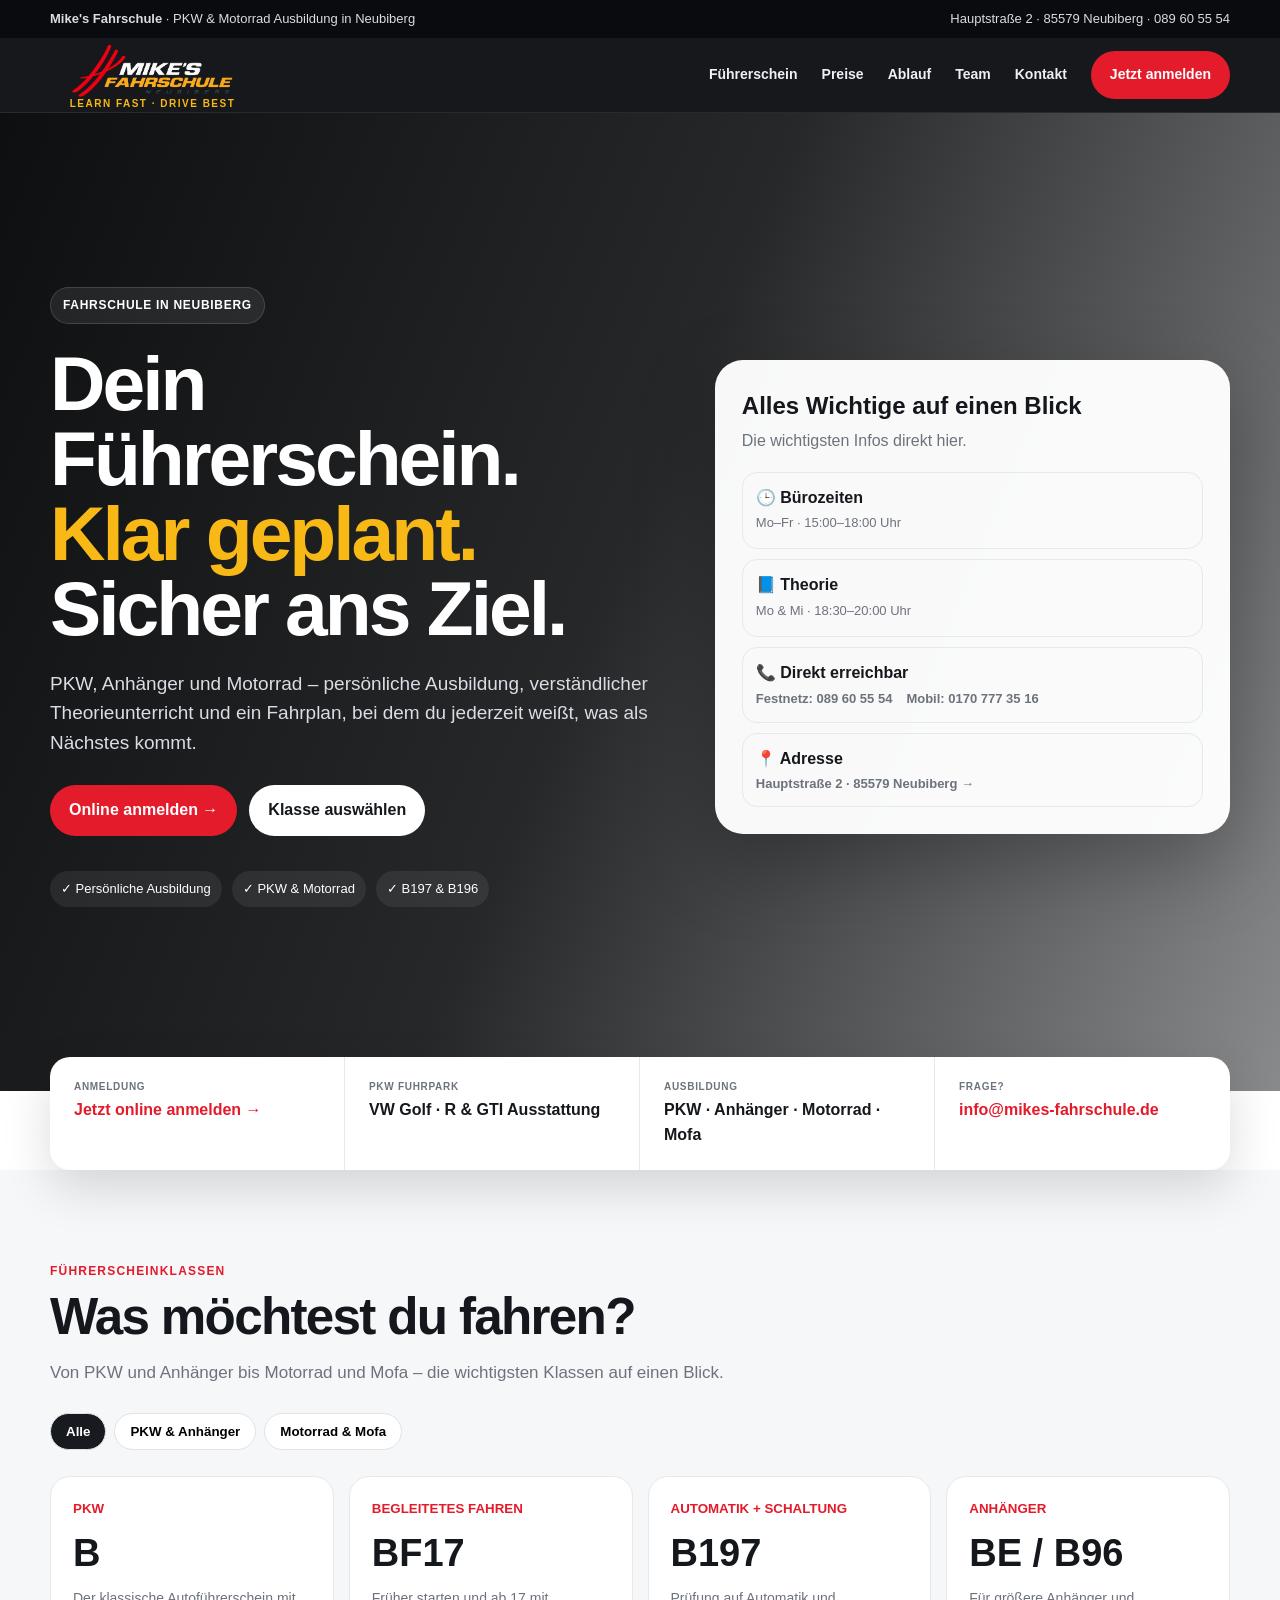
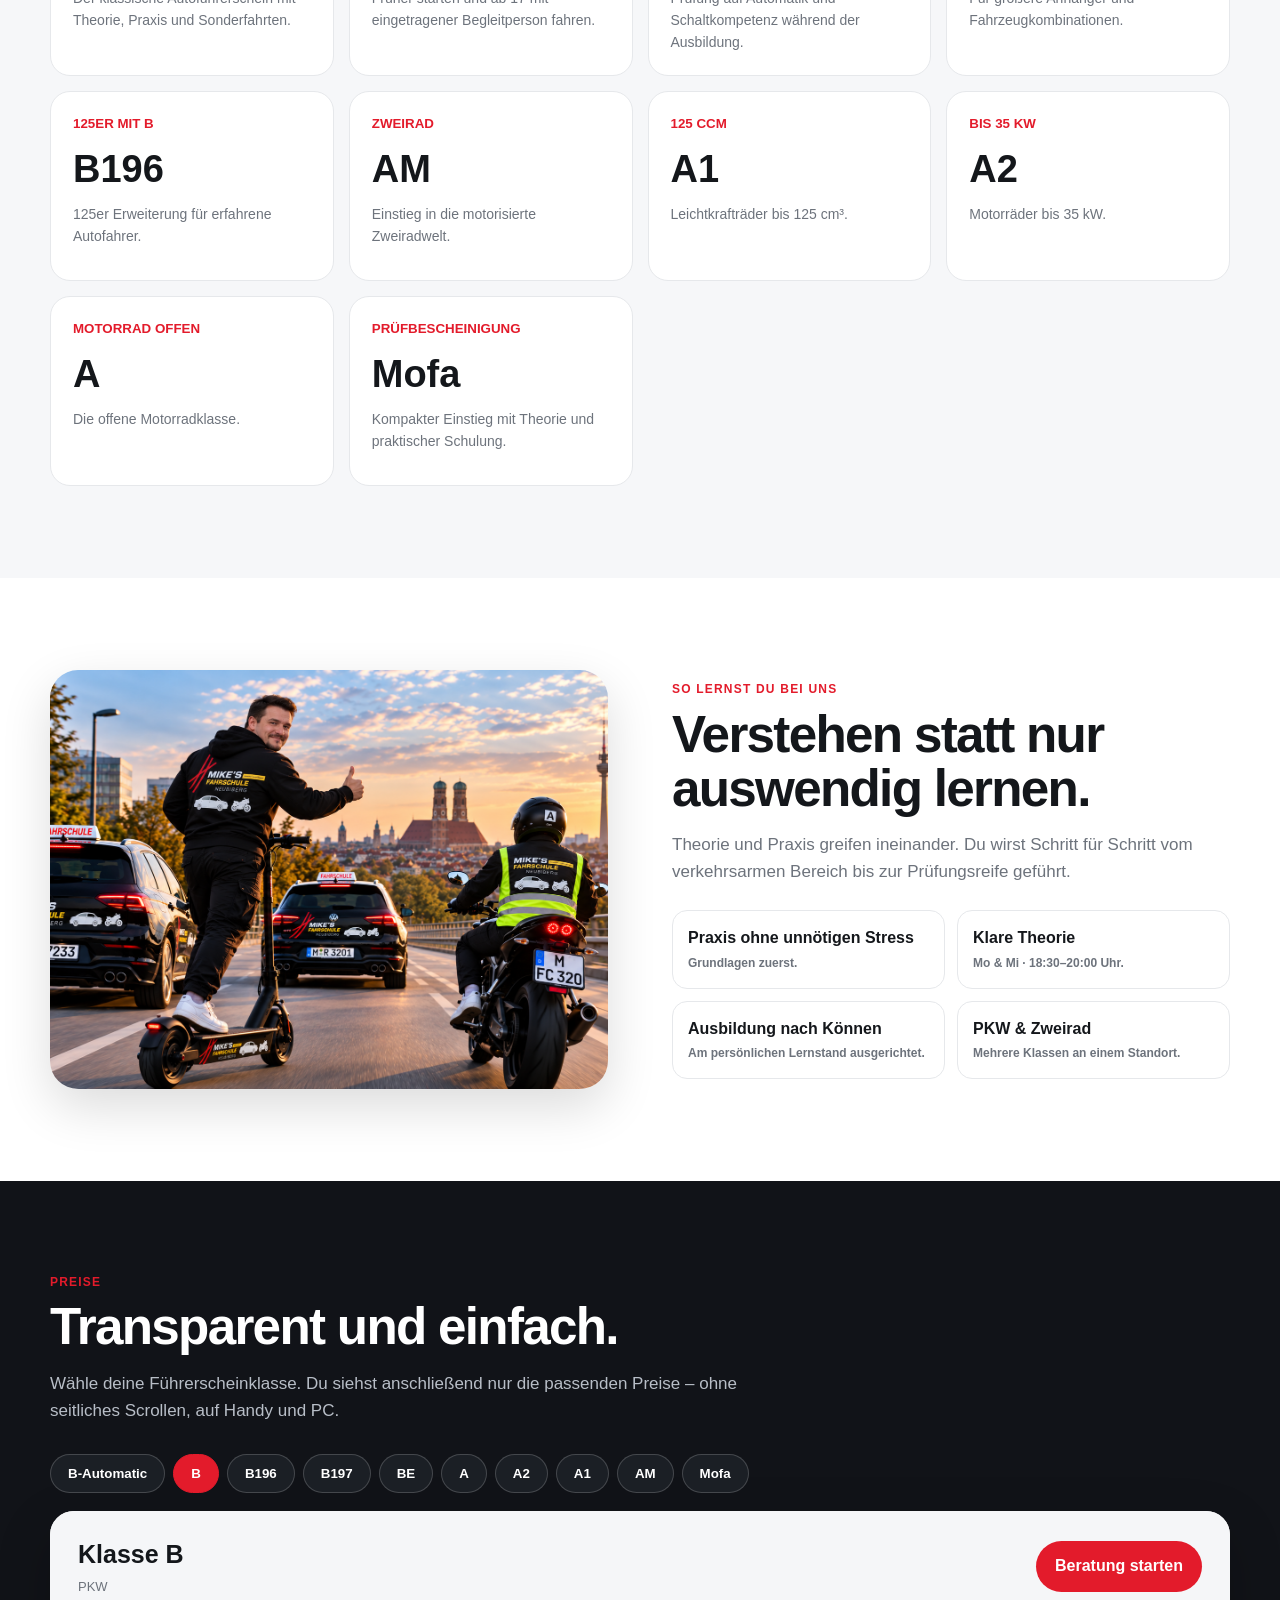
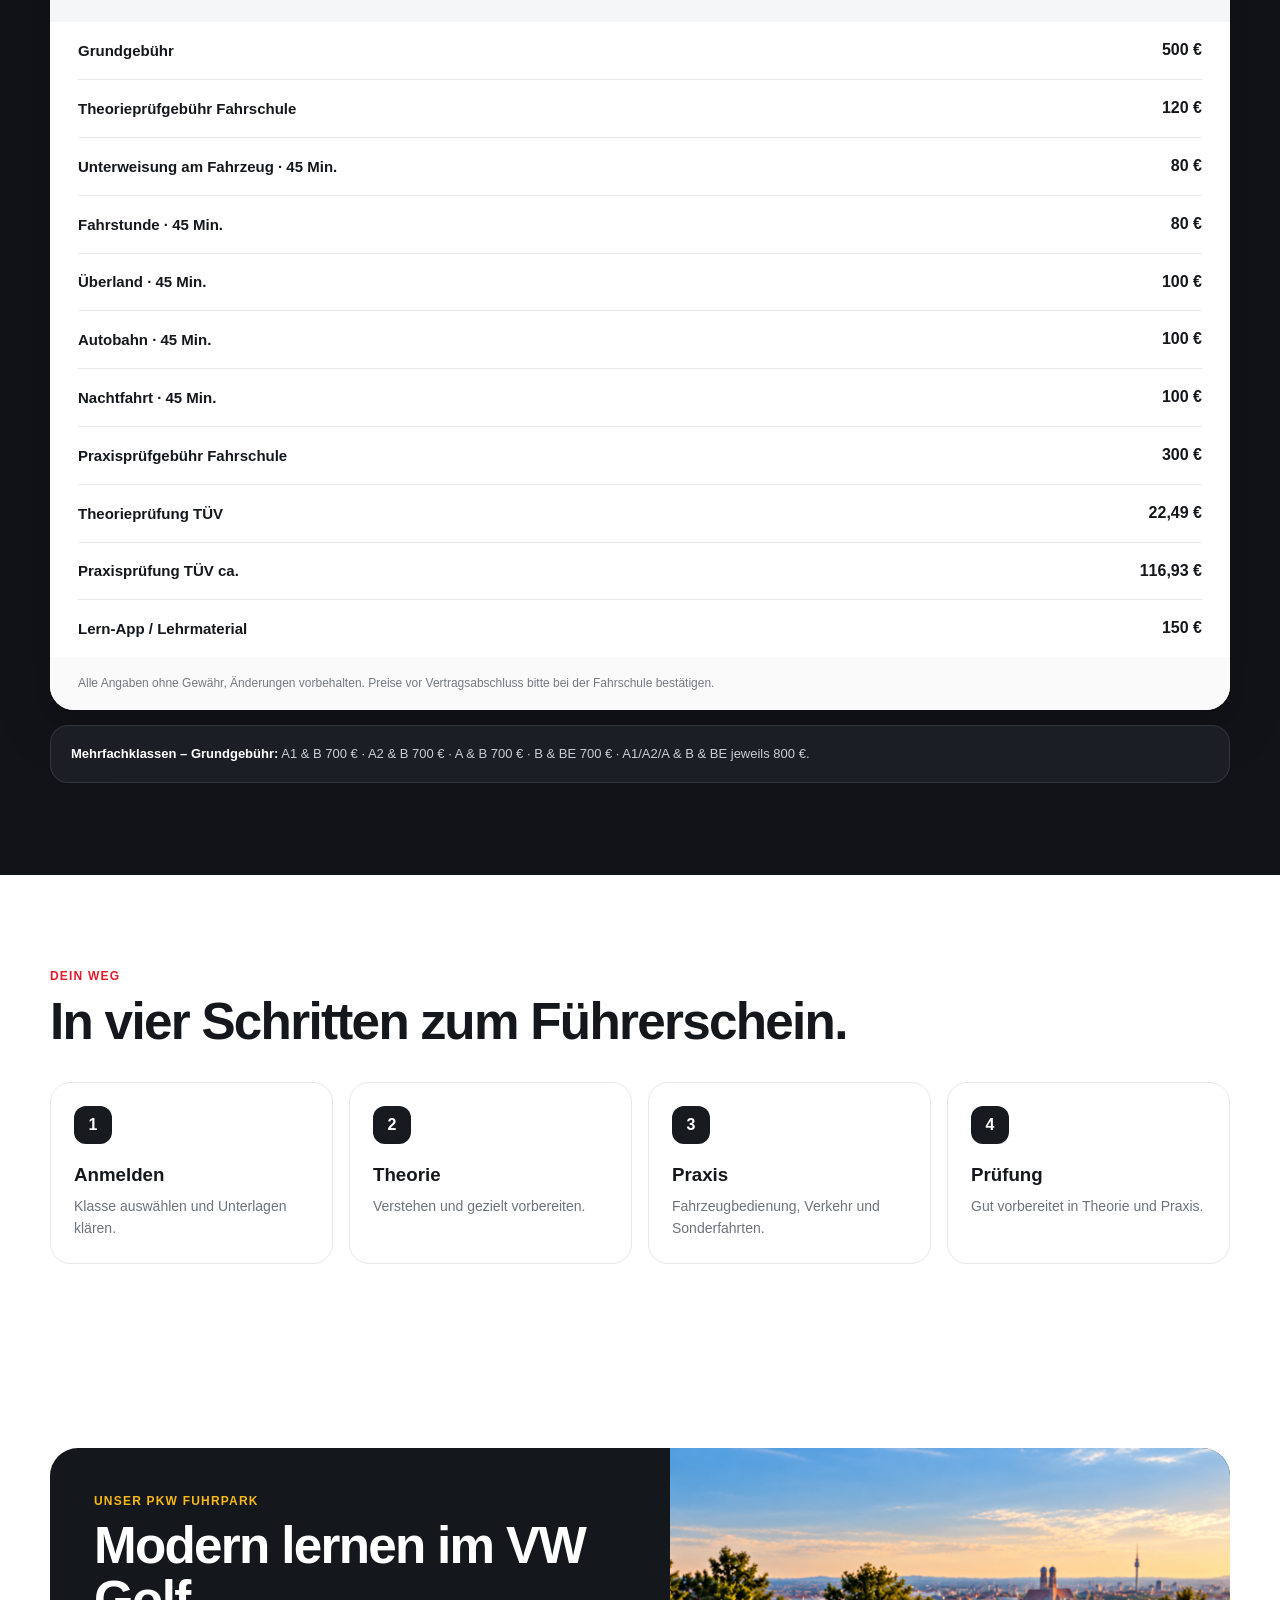
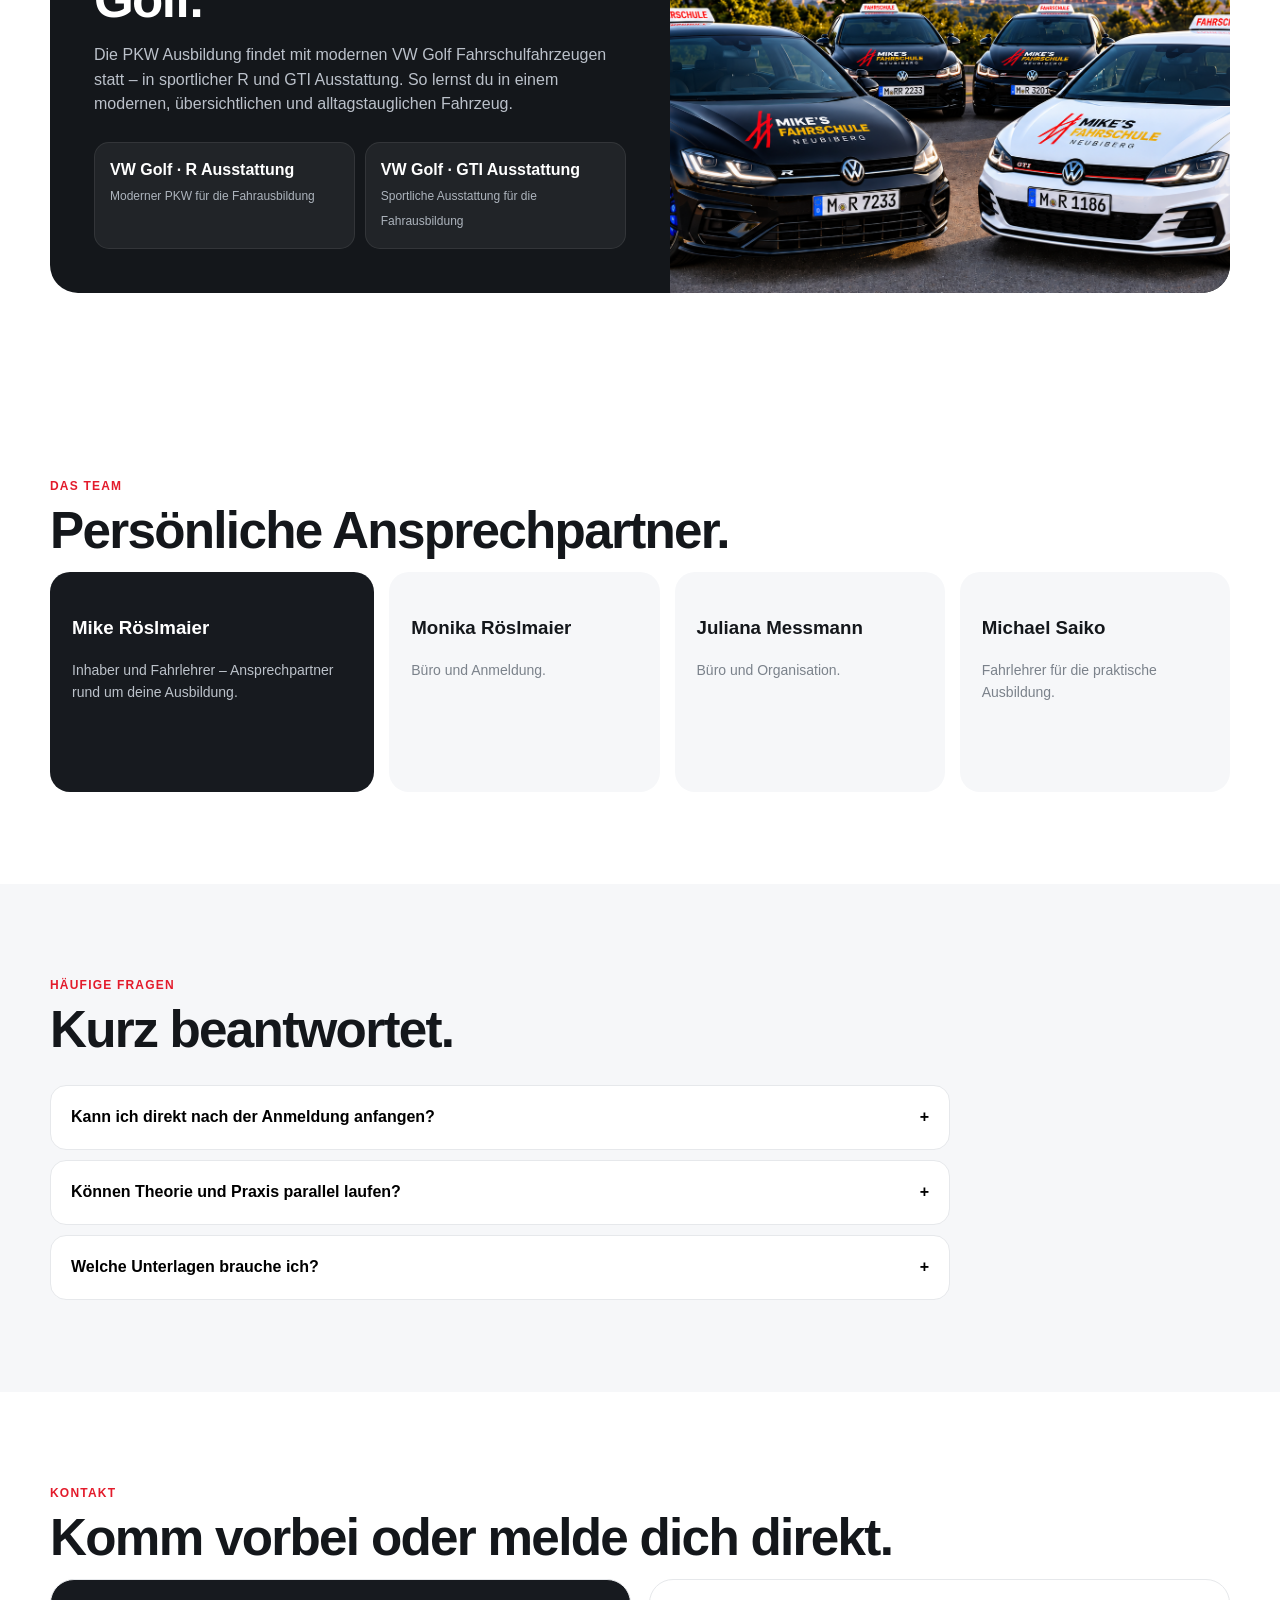
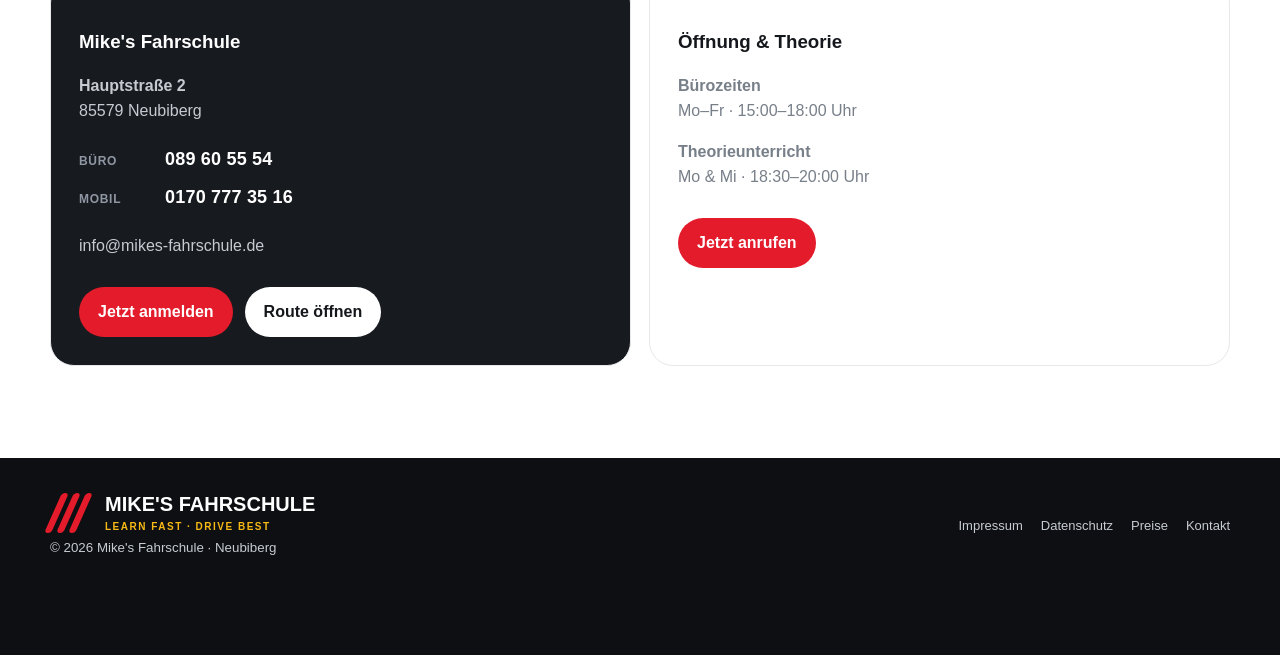
==== commit bc4fbdb7: "Rename learning material to learning app and material" ====
--- a/index.html
+++ b/index.html
@@ -7,7 +7,7 @@
 <style>
 :root{--red:#e31b2b;--yellow:#f8b916;--ink:#14171b;--dark:#0f1114;--muted:#6d737c;--line:#e6e8eb;--soft:#f6f7f9;--max:1180px;--shadow:0 18px 50px rgba(0,0,0,.14)}*{box-sizing:border-box}html{scroll-behavior:smooth}body{margin:0;font-family:Inter,-apple-system,BlinkMacSystemFont,"Segoe UI",Arial,sans-serif;color:var(--ink);line-height:1.55;background:#fff}a{text-decoration:none;color:inherit}img{display:block;max-width:100%}.wrap{width:min(var(--max),calc(100% - 40px));margin:auto}.topbar{background:#090b0e;color:#d9dde3;font-size:13px}.topbar .wrap{padding:9px 0;display:flex;justify-content:space-between}.nav{position:sticky;top:0;z-index:50;background:rgba(15,17,20,.97);border-bottom:1px solid rgba(255,255,255,.08);backdrop-filter:blur(14px)}.navin{height:74px;display:flex;align-items:center;justify-content:space-between;gap:20px}.brand{display:flex;align-items:center;gap:12px;color:#fff}.mark{width:43px;height:43px;position:relative;flex:none}.mark:before,.mark:after,.mark i{content:"";position:absolute;width:7px;height:40px;background:var(--red);border-radius:7px;transform:skew(-24deg);top:1px}.mark:before{left:3px}.mark i{left:15px}.mark:after{left:27px}.brand strong{display:block;font-size:20px;line-height:1}.brand small{display:block;color:var(--yellow);font-size:10px;font-weight:900;letter-spacing:1.5px;margin-top:5px;text-transform:uppercase}.links{display:flex;align-items:center;gap:24px;color:#eef1f4;font-weight:750;font-size:14px}.btn{display:inline-flex;align-items:center;justify-content:center;border:0;border-radius:999px;padding:13px 19px;font-weight:850;cursor:pointer}.primary{background:var(--red);color:#fff}.light{background:#fff;color:var(--ink)}.menu{display:none;background:none;border:0;color:#fff;font-size:29px}.hero{background:linear-gradient(112deg,rgba(8,10,12,.98),rgba(8,10,12,.88) 48%,rgba(8,10,12,.48)),url('https://www.mikes-fahrschule.de/bilder/fahrzeuge_2012.jpg') center/cover;color:#fff}.hero-grid{min-height:650px;display:grid;grid-template-columns:1.08fr .92fr;gap:60px;align-items:center;padding:82px 0 92px}.eyebrow{display:inline-flex;padding:8px 12px;border:1px solid rgba(255,255,255,.14);background:rgba(255,255,255,.08);border-radius:999px;font-size:12px;font-weight:850;text-transform:uppercase;letter-spacing:.7px}h1{font-size:clamp(46px,6vw,78px);line-height:.98;letter-spacing:-3px;margin:22px 0}.hero h1 em{font-style:normal;color:var(--yellow)}.lead{font-size:19px;color:#d9dde4;max-width:650px}.actions{display:flex;gap:12px;flex-wrap:wrap;margin-top:28px}.trust{display:flex;gap:10px;flex-wrap:wrap;margin-top:35px}.trust span{font-size:13px;padding:8px 11px;background:rgba(255,255,255,.07);border-radius:999px}.hero-card{background:rgba(255,255,255,.97);color:var(--ink);border-radius:28px;padding:27px;box-shadow:0 28px 80px rgba(0,0,0,.28)}.hero-card h3{font-size:24px;margin:0 0 5px}.hero-card>p{color:var(--muted);margin:0 0 18px}.quick{display:grid;gap:10px}.quick div{border:1px solid var(--line);border-radius:15px;padding:13px}.quick b{display:block}.quick span{color:var(--muted);font-size:13px}.quick a{color:inherit}.quick .contact-lines{display:flex;flex-wrap:wrap;gap:6px 14px;margin-top:3px}.quick .contact-lines a{color:var(--muted);font-size:13px;font-weight:700}.quick .address-link{display:block;color:var(--muted);font-size:13px;font-weight:700;margin-top:3px;line-height:1.45}.quickbar{margin-top:-34px;position:relative;z-index:3}.quickgrid{background:#fff;border-radius:20px;box-shadow:var(--shadow);display:grid;grid-template-columns:repeat(4,1fr);overflow:hidden}.q{padding:22px 24px;border-right:1px solid var(--line)}.q:last-child{border:0}.q small{display:block;color:var(--muted);font-weight:800;text-transform:uppercase;font-size:10px;letter-spacing:.7px}.q b{display:block;margin-top:4px}.q a{color:var(--red)}section{padding:92px 0}.kicker{color:var(--red);font-size:12px;font-weight:900;text-transform:uppercase;letter-spacing:1.2px}.title{font-size:clamp(34px,4vw,52px);line-height:1.05;letter-spacing:-1.7px;margin:9px 0 14px}.copy{color:var(--muted);font-size:17px;max-width:760px}.classes,.faq{background:var(--soft)}.tabs{display:flex;gap:8px;flex-wrap:wrap;margin:26px 0}.tab{border:1px solid #dfe2e6;background:#fff;border-radius:999px;padding:10px 15px;font-weight:850;cursor:pointer}.tab.active{background:#171a1f;color:#fff}.class-grid{display:grid;grid-template-columns:repeat(4,1fr);gap:15px}.class-card{background:#fff;border:1px solid var(--line);border-radius:20px;padding:22px;min-height:190px;display:flex;flex-direction:column;cursor:pointer;transition:transform .18s ease,border-color .18s ease,box-shadow .18s ease}.class-card:hover{transform:translateY(-2px);border-color:#cfd3d8;box-shadow:0 10px 24px rgba(0,0,0,.07)}.class-card:focus-visible{outline:3px solid var(--red);outline-offset:3px}.class-card small{color:var(--red);font-weight:900;text-transform:uppercase}.class-card h3{font-size:38px;margin:5px 0}.class-card p{color:var(--muted);font-size:14px;margin:0}.feature{display:grid;grid-template-columns:1fr 1fr;gap:64px;align-items:center}.feature img{border-radius:28px;width:100%;aspect-ratio:4/3;object-fit:cover;object-position:center;box-shadow:var(--shadow)}.bullets{display:grid;grid-template-columns:1fr 1fr;gap:12px;margin-top:25px}.bullet{border:1px solid var(--line);border-radius:15px;padding:15px;font-weight:800}.bullet span{display:block;color:var(--muted);font-size:12px;font-weight:600;margin-top:3px}.price-section{background:#111318;color:#fff}.price-section .copy{color:#b8bec7}.price-tabs{display:flex;gap:8px;flex-wrap:wrap;margin:30px 0 18px}.price-tab{border:1px solid rgba(255,255,255,.18);background:#1b1f25;color:#fff;border-radius:999px;padding:11px 17px;font-weight:850;cursor:pointer}.price-tab.active{background:var(--red);border-color:var(--red)}.price-panel{background:#fff;color:var(--ink);border-radius:24px;overflow:hidden;box-shadow:0 20px 55px rgba(0,0,0,.2)}.price-head{padding:24px 28px;background:#f5f6f8;display:flex;justify-content:space-between;align-items:center;gap:18px}.price-head h3{font-size:25px;margin:0}.price-head span{color:var(--muted);font-size:13px}.price-rows{padding:0 28px}.price-row{display:grid;grid-template-columns:minmax(0,1fr) auto;gap:20px;align-items:center;padding:16px 0;border-bottom:1px solid var(--line)}.price-row:last-child{border:0}.price-row b:first-child{font-size:15px}.price-row strong{font-size:16px;white-space:nowrap}.price-foot{padding:17px 28px;background:#fafafa;color:#737a83;font-size:12px}.multi{margin-top:15px;background:#1b1f25;border:1px solid rgba(255,255,255,.1);border-radius:18px;padding:18px 20px;color:#c8cdd4;font-size:13px}.multi b{color:#fff}.steps{display:grid;grid-template-columns:repeat(4,1fr);gap:16px;margin-top:34px}.step{border:1px solid var(--line);border-radius:20px;padding:23px}.num{width:38px;height:38px;background:#171a1f;color:#fff;border-radius:12px;display:grid;place-items:center;font-weight:900}.step h3{margin:16px 0 7px}.step p{color:var(--muted);font-size:14px;margin:0}.fleet{background:#14171b;color:#fff;border-radius:28px;display:grid;grid-template-columns:1.05fr .95fr;overflow:hidden}.fleet-copy{padding:44px}.fleet-copy .kicker{color:var(--yellow)}.fleet-copy p{color:#bbc1ca}.fleet-facts{display:grid;grid-template-columns:1fr 1fr;gap:10px;margin-top:25px}.fact{background:rgba(255,255,255,.06);border:1px solid rgba(255,255,255,.08);border-radius:15px;padding:15px}.fact b{display:block}.fact span{font-size:12px;color:#adb4bd}.fleet img{height:100%;width:100%;object-fit:cover;object-position:center;min-height:390px}.team-grid{display:grid;grid-template-columns:1.2fr repeat(3,1fr);gap:15px}.team{background:var(--soft);border-radius:20px;padding:22px;min-height:220px}.team.main{background:#171a1f;color:#fff}.team p{color:#7b828b;font-size:14px}.team.main p{color:#bcc2ca}.faq-list{display:grid;gap:10px;max-width:900px;margin-top:28px}.faq-item{background:#fff;border:1px solid var(--line);border-radius:16px;overflow:hidden}.faq-q{width:100%;border:0;background:none;padding:19px 20px;font:inherit;font-weight:850;text-align:left;display:flex;justify-content:space-between}.faq-a{display:none;padding:0 20px 18px;color:var(--muted)}.faq-item.open .faq-a{display:block}.contact{display:grid;grid-template-columns:1fr 1fr;gap:18px}.contact-card{border:1px solid var(--line);border-radius:24px;padding:28px}.contact-card.dark{background:#171a1f;color:#fff}.contact-card p,.contact-card span{color:#777f89}.contact-card.dark p,.contact-card.dark span{color:#c6cbd2}.contact-card .phone-list{display:grid;gap:10px;margin:22px 0}.contact-card .phone-row{display:grid;grid-template-columns:74px minmax(0,1fr);gap:12px;align-items:baseline}.contact-card .phone-label{font-size:12px;font-weight:900;letter-spacing:.7px;text-transform:uppercase;color:#8e96a1}.contact-card.dark .phone-label{color:#8f97a3}.contact-card .phone-row a{font-size:18px;font-weight:750;letter-spacing:.2px}.contact-card .phone-row a:hover{text-decoration:underline}footer{background:#0d0f12;color:#c6cbd2;padding:34px 0 95px}.footerin{display:flex;justify-content:space-between;gap:25px;align-items:center}.footlinks{display:flex;gap:18px;font-size:13px}.mobile-actions{display:none;position:fixed;left:10px;right:10px;bottom:10px;z-index:70;background:rgba(15,17,20,.97);border-radius:18px;padding:8px;box-shadow:0 10px 40px rgba(0,0,0,.28)}.mobile-actions a{flex:1;color:#fff;text-align:center;font-size:11px;font-weight:850;padding:9px 4px}.mobile-actions b{display:block;font-size:18px}.mobile-actions .hot{background:var(--red);border-radius:13px}
 @media(max-width:980px){.links{display:none;position:absolute;top:74px;left:0;right:0;background:#12151a;padding:18px 20px;flex-direction:column;align-items:stretch}.links.open{display:flex}.links a{padding:12px}.menu{display:block}.hero-grid{grid-template-columns:1fr;min-height:auto;padding:65px 0 80px}.quickgrid{grid-template-columns:1fr 1fr}.class-grid{grid-template-columns:1fr 1fr}.feature,.fleet,.contact{grid-template-columns:1fr}.steps{grid-template-columns:1fr 1fr}.team-grid{grid-template-columns:1fr 1fr}.price-panel{max-width:820px}.fleet img{min-height:300px;aspect-ratio:16/9}.feature img{aspect-ratio:16/9}}
-@media(max-width:640px){.wrap{width:calc(100% - 28px)}.topbar .wrap{justify-content:center;text-align:center}.topbar .right{display:none}.navin{height:68px}.brand strong{font-size:16px}.brand small{font-size:9px}.mark{width:38px}.links{top:68px}.hero-grid{padding:55px 0 72px}h1{font-size:46px;letter-spacing:-2px}.lead{font-size:17px}.hero-card{padding:22px}.actions .btn{width:100%}.quickgrid{grid-template-columns:1fr}.q{border-right:0;border-bottom:1px solid var(--line)}section{padding:70px 0}.class-grid,.bullets,.steps,.team-grid{grid-template-columns:1fr}.price-tabs{display:grid;grid-template-columns:repeat(3,1fr);gap:7px}.price-tab{padding:10px 7px;font-size:12px}.price-head{padding:20px;display:block}.price-head span{display:block;margin-top:4px}.price-rows{padding:0 20px}.price-row{padding:15px 0;gap:12px}.price-row b:first-child{font-size:14px}.price-row strong{font-size:15px}.price-foot{padding:15px 20px}.fleet-copy{padding:28px}.fleet-facts{grid-template-columns:1fr}.footerin{display:block}.footlinks{margin-top:18px;flex-wrap:wrap}.mobile-actions{display:flex}}
+@media(max-width:640px){.wrap{width:calc(100% - 28px)}.feature img{width:calc(100% + 10px);max-width:none;margin-left:-5px}.topbar .wrap{justify-content:center;text-align:center}.topbar .right{display:none}.navin{height:68px}.brand strong{font-size:16px}.brand small{font-size:9px}.mark{width:38px}.links{top:68px}.hero-grid{padding:55px 0 72px}h1{font-size:46px;letter-spacing:-2px}.lead{font-size:17px}.hero-card{padding:22px}.actions .btn{width:100%}.quickgrid{grid-template-columns:1fr}.q{border-right:0;border-bottom:1px solid var(--line)}section{padding:70px 0}.class-grid,.bullets,.steps,.team-grid{grid-template-columns:1fr}.price-tabs{display:grid;grid-template-columns:repeat(3,1fr);gap:7px}.price-tab{padding:10px 7px;font-size:12px}.price-head{padding:20px;display:block}.price-head span{display:block;margin-top:4px}.price-rows{padding:0 20px}.price-row{padding:15px 0;gap:12px}.price-row b:first-child{font-size:14px}.price-row strong{font-size:15px}.price-foot{padding:15px 20px}.fleet-copy{padding:28px}.fleet-facts{grid-template-columns:1fr}.footerin{display:block}.footlinks{margin-top:18px;flex-wrap:wrap}.mobile-actions{display:flex}}
 </style></head><body>
 <div class="topbar"><div class="wrap"><div><b>Mike's Fahrschule</b> · PKW & Motorrad Ausbildung in Neubiberg</div><div class="right">Hauptstraße 2 · 85579 Neubiberg · <a href="tel:+4989605554">089 60 55 54</a></div></div></div>
 <header class="nav"><div class="wrap navin"><a class="brand" href="#top"><span style="display:flex;flex-direction:column;align-items:center;justify-content:center;line-height:1"><img src="mikes-fahrschule-logo.png" alt="Mike's Fahrschule Neubiberg" style="width:min(205px,42vw);height:auto;max-height:57px;object-fit:contain"><small style="margin-top:0">Learn fast · drive best</small></span></a><nav class="links" id="links"><a href="#klassen">Führerschein</a><a href="#preise">Preise</a><a href="#ablauf">Ablauf</a><a href="#team">Team</a><a href="#kontakt">Kontakt</a><a class="btn primary" href="anmeldung.html">Jetzt anmelden</a></nav><button class="menu" id="menu" aria-label="Menü">☰</button></div></header>
@@ -28,16 +28,16 @@
 <script>
 const menu=document.getElementById('menu'),links=document.getElementById('links');menu.onclick=()=>{links.classList.toggle('open');menu.textContent=links.classList.contains('open')?'×':'☰'};links.querySelectorAll('a').forEach(a=>a.onclick=()=>{links.classList.remove('open');menu.textContent='☰'});document.querySelectorAll('.tab').forEach(b=>b.onclick=()=>{document.querySelectorAll('.tab').forEach(x=>x.classList.remove('active'));b.classList.add('active');document.querySelectorAll('.class-card').forEach(c=>c.style.display=b.dataset.filter==='all'||c.dataset.cat===b.dataset.filter?'flex':'none')});document.querySelectorAll('.faq-q').forEach(q=>q.onclick=()=>q.parentElement.classList.toggle('open'));document.getElementById('year').textContent=new Date().getFullYear();
 const prices={
-'B-Automatic':['B-Automatic','PKW Automatik',['Grundgebühr','500 €'],['Theorieprüfgebühr Fahrschule','120 €'],['Unterweisung am Fahrzeug · 45 Min.','80 €'],['Fahrstunde · 45 Min.','80 €'],['Überland · 45 Min.','100 €'],['Autobahn · 45 Min.','100 €'],['Nachtfahrt · 45 Min.','100 €'],['Praxisprüfgebühr Fahrschule','300 €'],['Theorieprüfung TÜV','22,49 €'],['Praxisprüfung TÜV ca.','116,93 €'],['Lehrmaterial','150 €']],
-'B':['Klasse B','PKW',['Grundgebühr','500 €'],['Theorieprüfgebühr Fahrschule','120 €'],['Unterweisung am Fahrzeug · 45 Min.','80 €'],['Fahrstunde · 45 Min.','80 €'],['Überland · 45 Min.','100 €'],['Autobahn · 45 Min.','100 €'],['Nachtfahrt · 45 Min.','100 €'],['Praxisprüfgebühr Fahrschule','300 €'],['Theorieprüfung TÜV','22,49 €'],['Praxisprüfung TÜV ca.','116,93 €'],['Lehrmaterial','150 €']],
-'B196':['B196','125er Erweiterung',['Grundgebühr','300 €'],['Theorieprüfgebühr Fahrschule','–'],['Unterweisung am Fahrzeug · 45 Min.','–'],['Fahrstunde · 45 Min.','80 €'],['Überland / Autobahn / Nachtfahrt','–'],['Praxisprüfgebühr Fahrschule','–'],['Theorieprüfung TÜV','–'],['Praxisprüfung TÜV','–'],['Lehrmaterial','–']],
-'B197':['B197','Automatik + Schaltung',['Grundgebühr','500 €'],['Theorieprüfgebühr Fahrschule','120 €'],['Unterweisung am Fahrzeug · 45 Min.','80 €'],['Fahrstunde · 45 Min.','80 €'],['Überland · 45 Min.','100 €'],['Autobahn · 45 Min.','100 €'],['Nachtfahrt · 45 Min.','100 €'],['Praxisprüfgebühr Fahrschule','300 €'],['Theorieprüfung TÜV','22,49 €'],['Praxisprüfung TÜV ca.','116,93 €'],['Lehrmaterial','150 €']],
-'BE':['BE','Anhänger',['Grundgebühr','250 €'],['Theorieprüfgebühr Fahrschule','–'],['Unterweisung am Fahrzeug · 45 Min.','85 €'],['Fahrstunde · 45 Min.','85 €'],['Überland · 45 Min.','100 €'],['Autobahn · 45 Min.','100 €'],['Nachtfahrt · 45 Min.','100 €'],['Praxisprüfgebühr Fahrschule','330 €'],['Theorieprüfung TÜV','keine'],['Praxisprüfung TÜV ca.','116,93 €'],['Lehrmaterial','150 €']],
-'A':['A','Motorrad offen',['Grundgebühr','500 €'],['Theorieprüfgebühr Fahrschule','120 €'],['Unterweisung am Fahrzeug · 45 Min.','80 €'],['Fahrstunde · 45 Min.','80 €'],['Überland · 45 Min.','100 €'],['Autobahn · 45 Min.','100 €'],['Nachtfahrt · 45 Min.','100 €'],['Praxisprüfgebühr Fahrschule','330 €'],['Theorieprüfung TÜV','22,49 €'],['Praxisprüfung TÜV ca.','146,56 €'],['Lehrmaterial','130 €']],
-'A2':['A2','Motorrad bis 35 kW',['Grundgebühr','500 €'],['Theorieprüfgebühr Fahrschule','120 €'],['Unterweisung am Fahrzeug · 45 Min.','80 €'],['Fahrstunde · 45 Min.','80 €'],['Überland · 45 Min.','100 €'],['Autobahn · 45 Min.','100 €'],['Nachtfahrt · 45 Min.','100 €'],['Praxisprüfgebühr Fahrschule','330 €'],['Theorieprüfung TÜV','22,49 €'],['Praxisprüfung TÜV ca.','146,56 €'],['Lehrmaterial','130 €']],
-'A1':['A1','Motorrad 125 cm³',['Grundgebühr','500 €'],['Theorieprüfgebühr Fahrschule','120 €'],['Unterweisung am Fahrzeug · 45 Min.','80 €'],['Fahrstunde · 45 Min.','80 €'],['Überland · 45 Min.','100 €'],['Autobahn · 45 Min.','100 €'],['Nachtfahrt · 45 Min.','100 €'],['Praxisprüfgebühr Fahrschule','330 €'],['Theorieprüfung TÜV ca.','22,49 €'],['Praxisprüfung TÜV ca.','146,56 €'],['Lehrmaterial','130 €']],
-'AM':['AM','Zweirad',['Grundgebühr','500 €'],['Theorieprüfgebühr Fahrschule','120 €'],['Unterweisung am Fahrzeug · 45 Min.','80 €'],['Fahrstunde · 45 Min.','80 €'],['Überland / Autobahn / Nachtfahrt','keine'],['Praxisprüfgebühr Fahrschule','330 €'],['Theorieprüfung TÜV ca.','22,49 €'],['Praxisprüfung TÜV ca.','116,93 €'],['Lehrmaterial','130 €']],
-'Mofa':['Mofa','Prüfbescheinigung',['Grundgebühr','400 €'],['Theorieprüfgebühr Fahrschule','–'],['Unterweisung am Fahrzeug · 45 Min.','80 €'],['Fahrstunde · 45 Min.','inkl.'],['Sonderfahrten','keine'],['Praxisprüfgebühr Fahrschule','inkl.'],['Theorieprüfung TÜV ca.','15,47 €'],['Praxisprüfung TÜV','keine'],['Lehrmaterial','70 €']]
+'B-Automatic':['B-Automatic','PKW Automatik',['Grundgebühr','500 €'],['Theorieprüfgebühr Fahrschule','120 €'],['Unterweisung am Fahrzeug · 45 Min.','80 €'],['Fahrstunde · 45 Min.','80 €'],['Überland · 45 Min.','100 €'],['Autobahn · 45 Min.','100 €'],['Nachtfahrt · 45 Min.','100 €'],['Praxisprüfgebühr Fahrschule','300 €'],['Theorieprüfung TÜV','22,49 €'],['Praxisprüfung TÜV ca.','116,93 €'],['Lern-App / Lehrmaterial','150 €']],
+'B':['Klasse B','PKW',['Grundgebühr','500 €'],['Theorieprüfgebühr Fahrschule','120 €'],['Unterweisung am Fahrzeug · 45 Min.','80 €'],['Fahrstunde · 45 Min.','80 €'],['Überland · 45 Min.','100 €'],['Autobahn · 45 Min.','100 €'],['Nachtfahrt · 45 Min.','100 €'],['Praxisprüfgebühr Fahrschule','300 €'],['Theorieprüfung TÜV','22,49 €'],['Praxisprüfung TÜV ca.','116,93 €'],['Lern-App / Lehrmaterial','150 €']],
+'B196':['B196','125er Erweiterung',['Grundgebühr','300 €'],['Theorieprüfgebühr Fahrschule','–'],['Unterweisung am Fahrzeug · 45 Min.','–'],['Fahrstunde · 45 Min.','80 €'],['Überland / Autobahn / Nachtfahrt','–'],['Praxisprüfgebühr Fahrschule','–'],['Theorieprüfung TÜV','–'],['Praxisprüfung TÜV','–'],['Lern-App / Lehrmaterial','–']],
+'B197':['B197','Automatik + Schaltung',['Grundgebühr','500 €'],['Theorieprüfgebühr Fahrschule','120 €'],['Unterweisung am Fahrzeug · 45 Min.','80 €'],['Fahrstunde · 45 Min.','80 €'],['Überland · 45 Min.','100 €'],['Autobahn · 45 Min.','100 €'],['Nachtfahrt · 45 Min.','100 €'],['Praxisprüfgebühr Fahrschule','300 €'],['Theorieprüfung TÜV','22,49 €'],['Praxisprüfung TÜV ca.','116,93 €'],['Lern-App / Lehrmaterial','150 €']],
+'BE':['BE','Anhänger',['Grundgebühr','250 €'],['Theorieprüfgebühr Fahrschule','–'],['Unterweisung am Fahrzeug · 45 Min.','85 €'],['Fahrstunde · 45 Min.','85 €'],['Überland · 45 Min.','100 €'],['Autobahn · 45 Min.','100 €'],['Nachtfahrt · 45 Min.','100 €'],['Praxisprüfgebühr Fahrschule','330 €'],['Theorieprüfung TÜV','keine'],['Praxisprüfung TÜV ca.','116,93 €'],['Lern-App / Lehrmaterial','150 €']],
+'A':['A','Motorrad offen',['Grundgebühr','500 €'],['Theorieprüfgebühr Fahrschule','120 €'],['Unterweisung am Fahrzeug · 45 Min.','80 €'],['Fahrstunde · 45 Min.','80 €'],['Überland · 45 Min.','100 €'],['Autobahn · 45 Min.','100 €'],['Nachtfahrt · 45 Min.','100 €'],['Praxisprüfgebühr Fahrschule','330 €'],['Theorieprüfung TÜV','22,49 €'],['Praxisprüfung TÜV ca.','146,56 €'],['Lern-App / Lehrmaterial','130 €']],
+'A2':['A2','Motorrad bis 35 kW',['Grundgebühr','500 €'],['Theorieprüfgebühr Fahrschule','120 €'],['Unterweisung am Fahrzeug · 45 Min.','80 €'],['Fahrstunde · 45 Min.','80 €'],['Überland · 45 Min.','100 €'],['Autobahn · 45 Min.','100 €'],['Nachtfahrt · 45 Min.','100 €'],['Praxisprüfgebühr Fahrschule','330 €'],['Theorieprüfung TÜV','22,49 €'],['Praxisprüfung TÜV ca.','146,56 €'],['Lern-App / Lehrmaterial','130 €']],
+'A1':['A1','Motorrad 125 cm³',['Grundgebühr','500 €'],['Theorieprüfgebühr Fahrschule','120 €'],['Unterweisung am Fahrzeug · 45 Min.','80 €'],['Fahrstunde · 45 Min.','80 €'],['Überland · 45 Min.','100 €'],['Autobahn · 45 Min.','100 €'],['Nachtfahrt · 45 Min.','100 €'],['Praxisprüfgebühr Fahrschule','330 €'],['Theorieprüfung TÜV ca.','22,49 €'],['Praxisprüfung TÜV ca.','146,56 €'],['Lern-App / Lehrmaterial','130 €']],
+'AM':['AM','Zweirad',['Grundgebühr','500 €'],['Theorieprüfgebühr Fahrschule','120 €'],['Unterweisung am Fahrzeug · 45 Min.','80 €'],['Fahrstunde · 45 Min.','80 €'],['Überland / Autobahn / Nachtfahrt','keine'],['Praxisprüfgebühr Fahrschule','330 €'],['Theorieprüfung TÜV ca.','22,49 €'],['Praxisprüfung TÜV ca.','116,93 €'],['Lern-App / Lehrmaterial','130 €']],
+'Mofa':['Mofa','Prüfbescheinigung',['Grundgebühr','400 €'],['Theorieprüfgebühr Fahrschule','–'],['Unterweisung am Fahrzeug · 45 Min.','80 €'],['Fahrstunde · 45 Min.','inkl.'],['Sonderfahrten','keine'],['Praxisprüfgebühr Fahrschule','inkl.'],['Theorieprüfung TÜV ca.','15,47 €'],['Praxisprüfung TÜV','keine'],['Lern-App / Lehrmaterial','70 €']]
 };
 const tabs=document.getElementById('priceTabs'),rows=document.getElementById('priceRows');Object.keys(prices).forEach((k,i)=>{const b=document.createElement('button');b.className='price-tab'+(k==='B'?' active':'');b.textContent=k;b.onclick=()=>showPrice(k);tabs.appendChild(b)});function showPrice(k){const d=prices[k];document.getElementById('priceTitle').textContent=d[0];document.getElementById('priceSub').textContent=d[1];rows.innerHTML=d.slice(2).map(r=>`<div class="price-row"><b>${r[0]}</b><strong>${r[1]}</strong></div>`).join('');document.querySelectorAll('.price-tab').forEach(b=>b.classList.toggle('active',b.textContent===k))}showPrice('B');document.querySelectorAll('.class-card[data-price]').forEach(card=>{const openPrice=()=>{showPrice(card.dataset.price);document.getElementById('preise').scrollIntoView({behavior:'smooth',block:'start'})};card.addEventListener('click',openPrice);card.addEventListener('keydown',e=>{if(e.key==='Enter'||e.key===' '){e.preventDefault();openPrice()}})});
 </script></body></html>
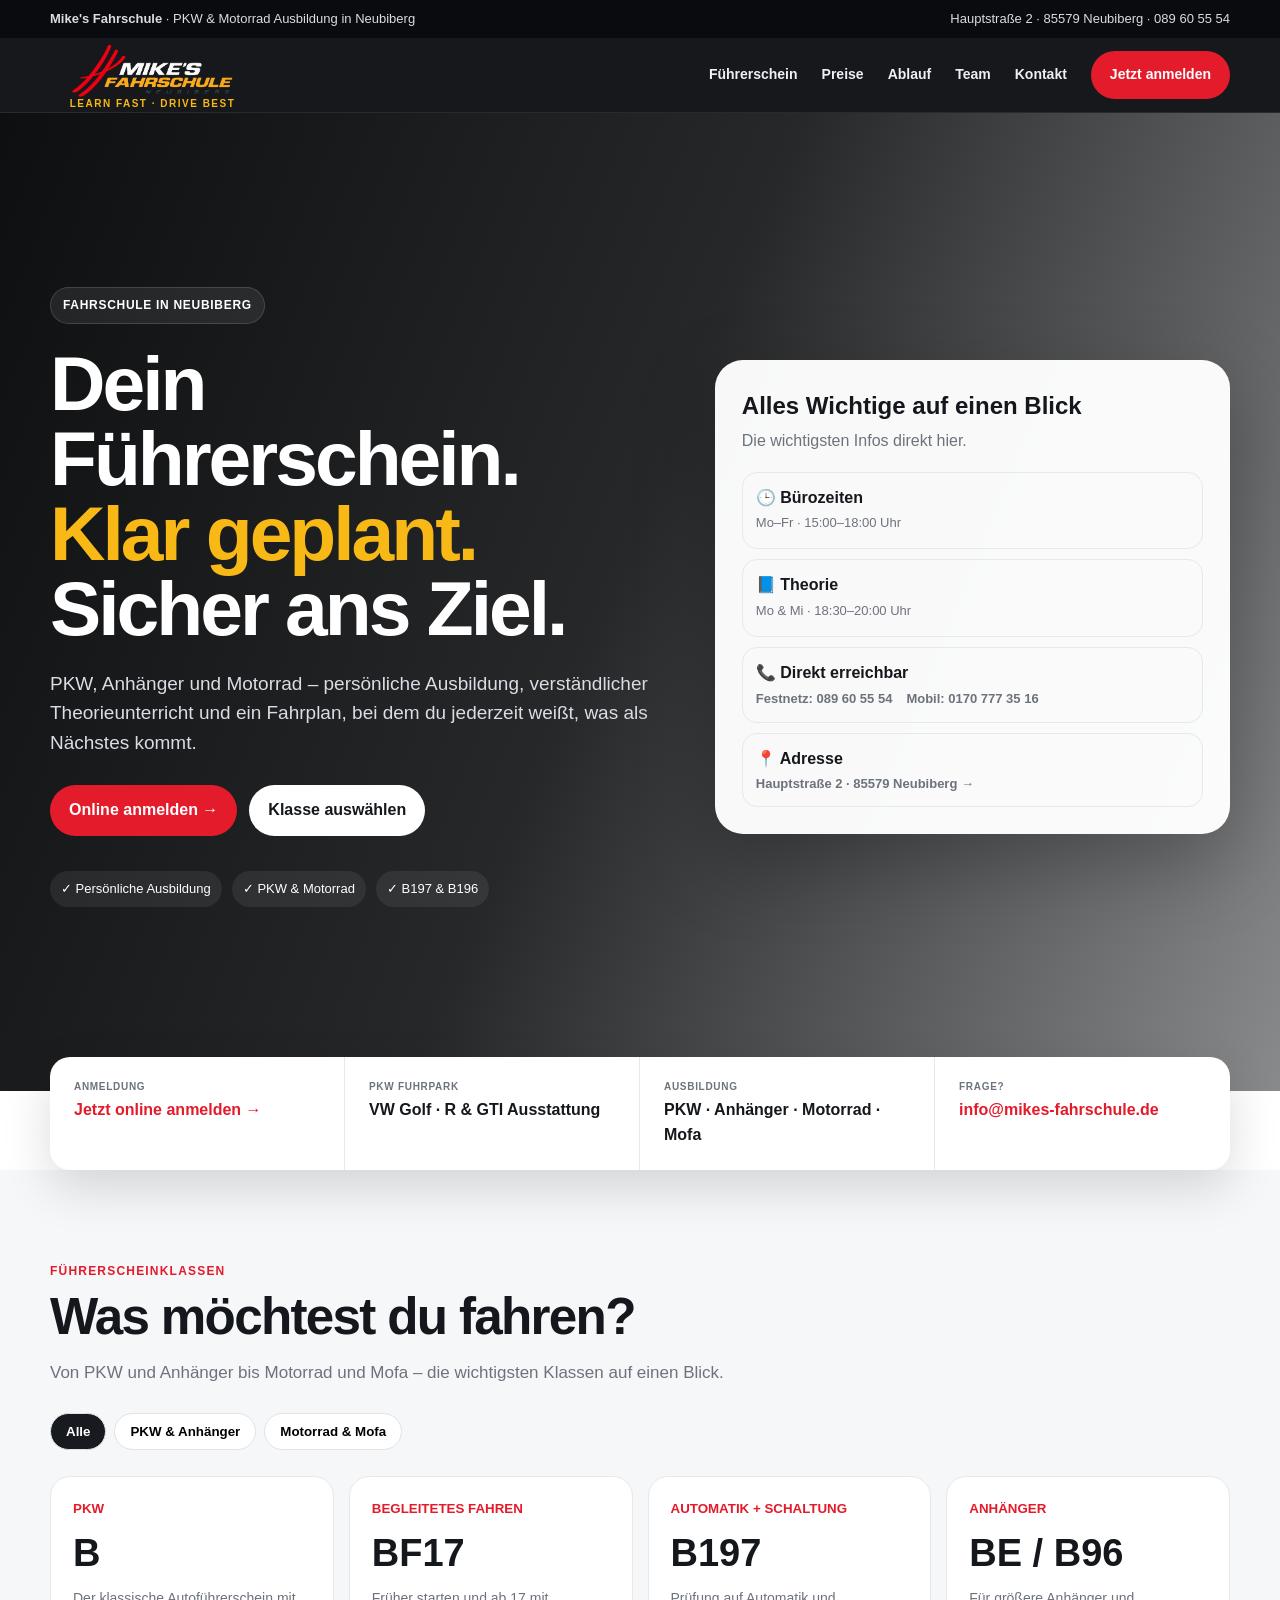
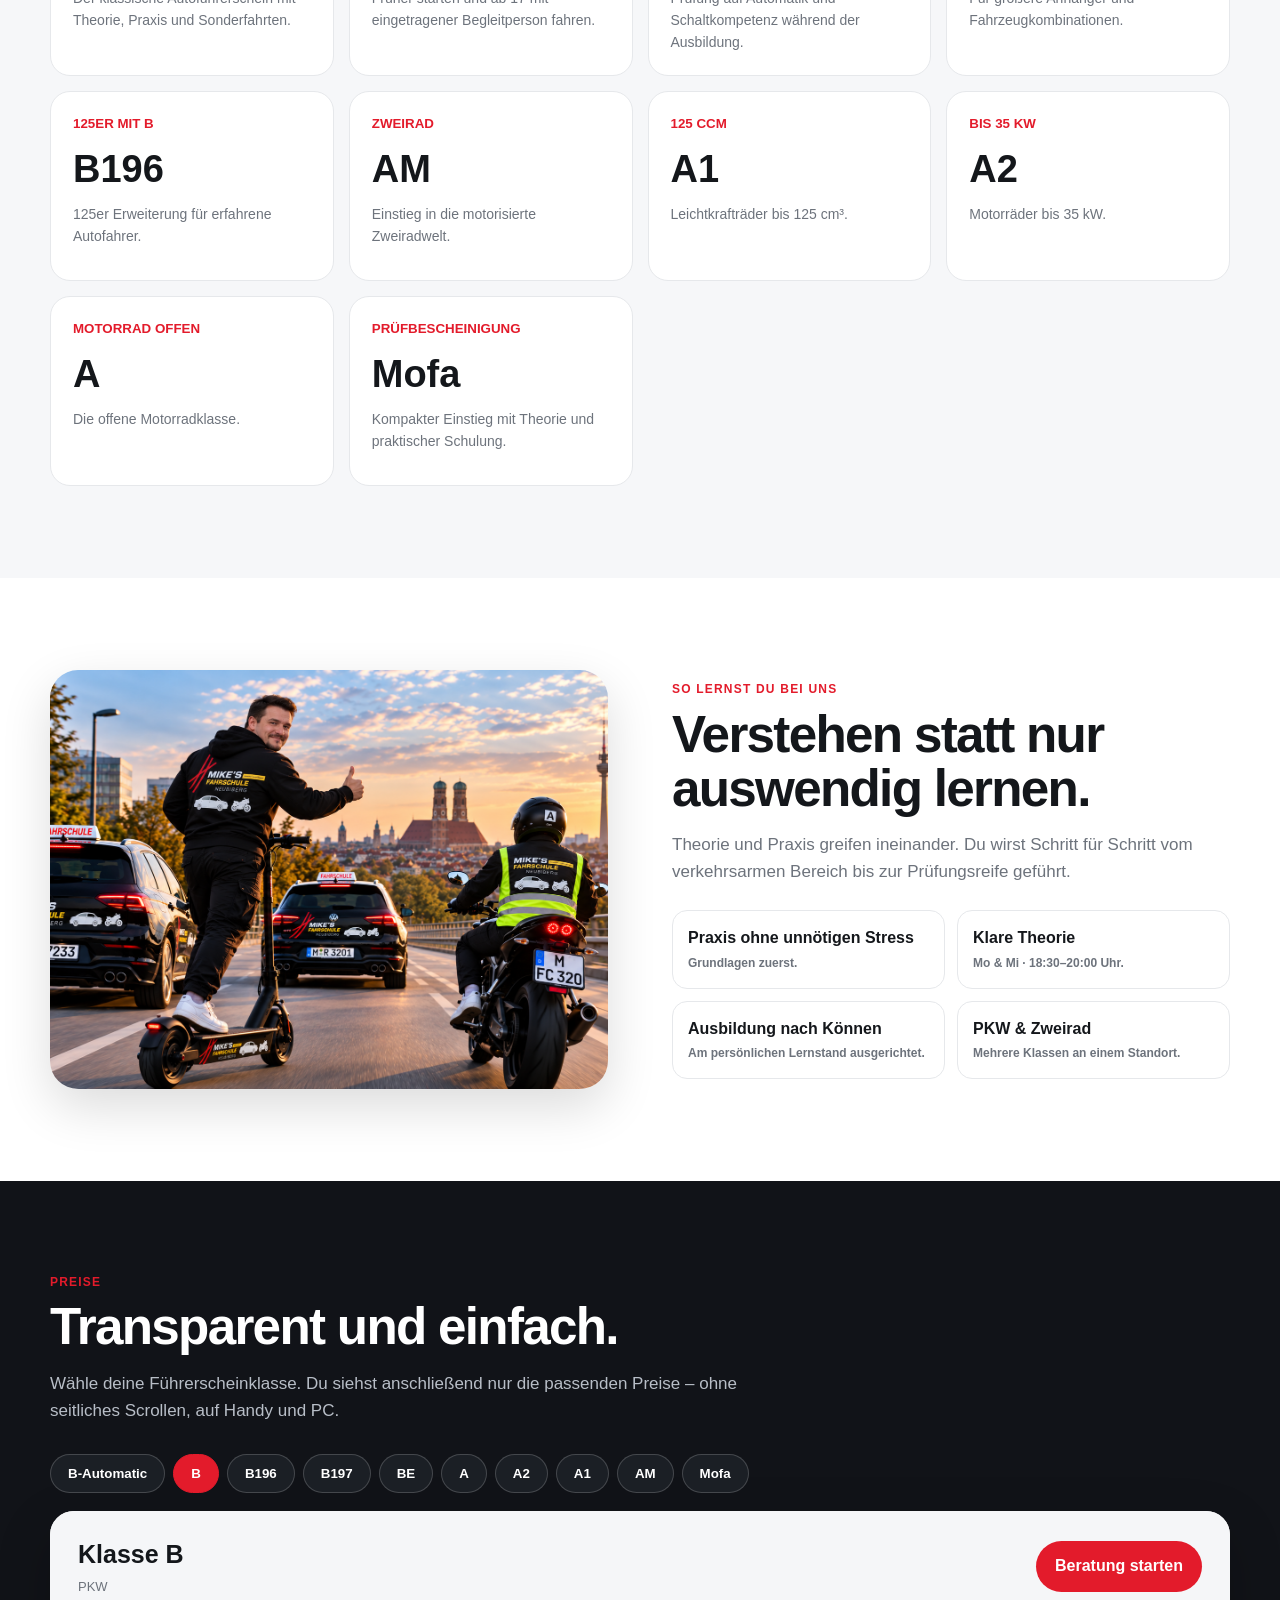
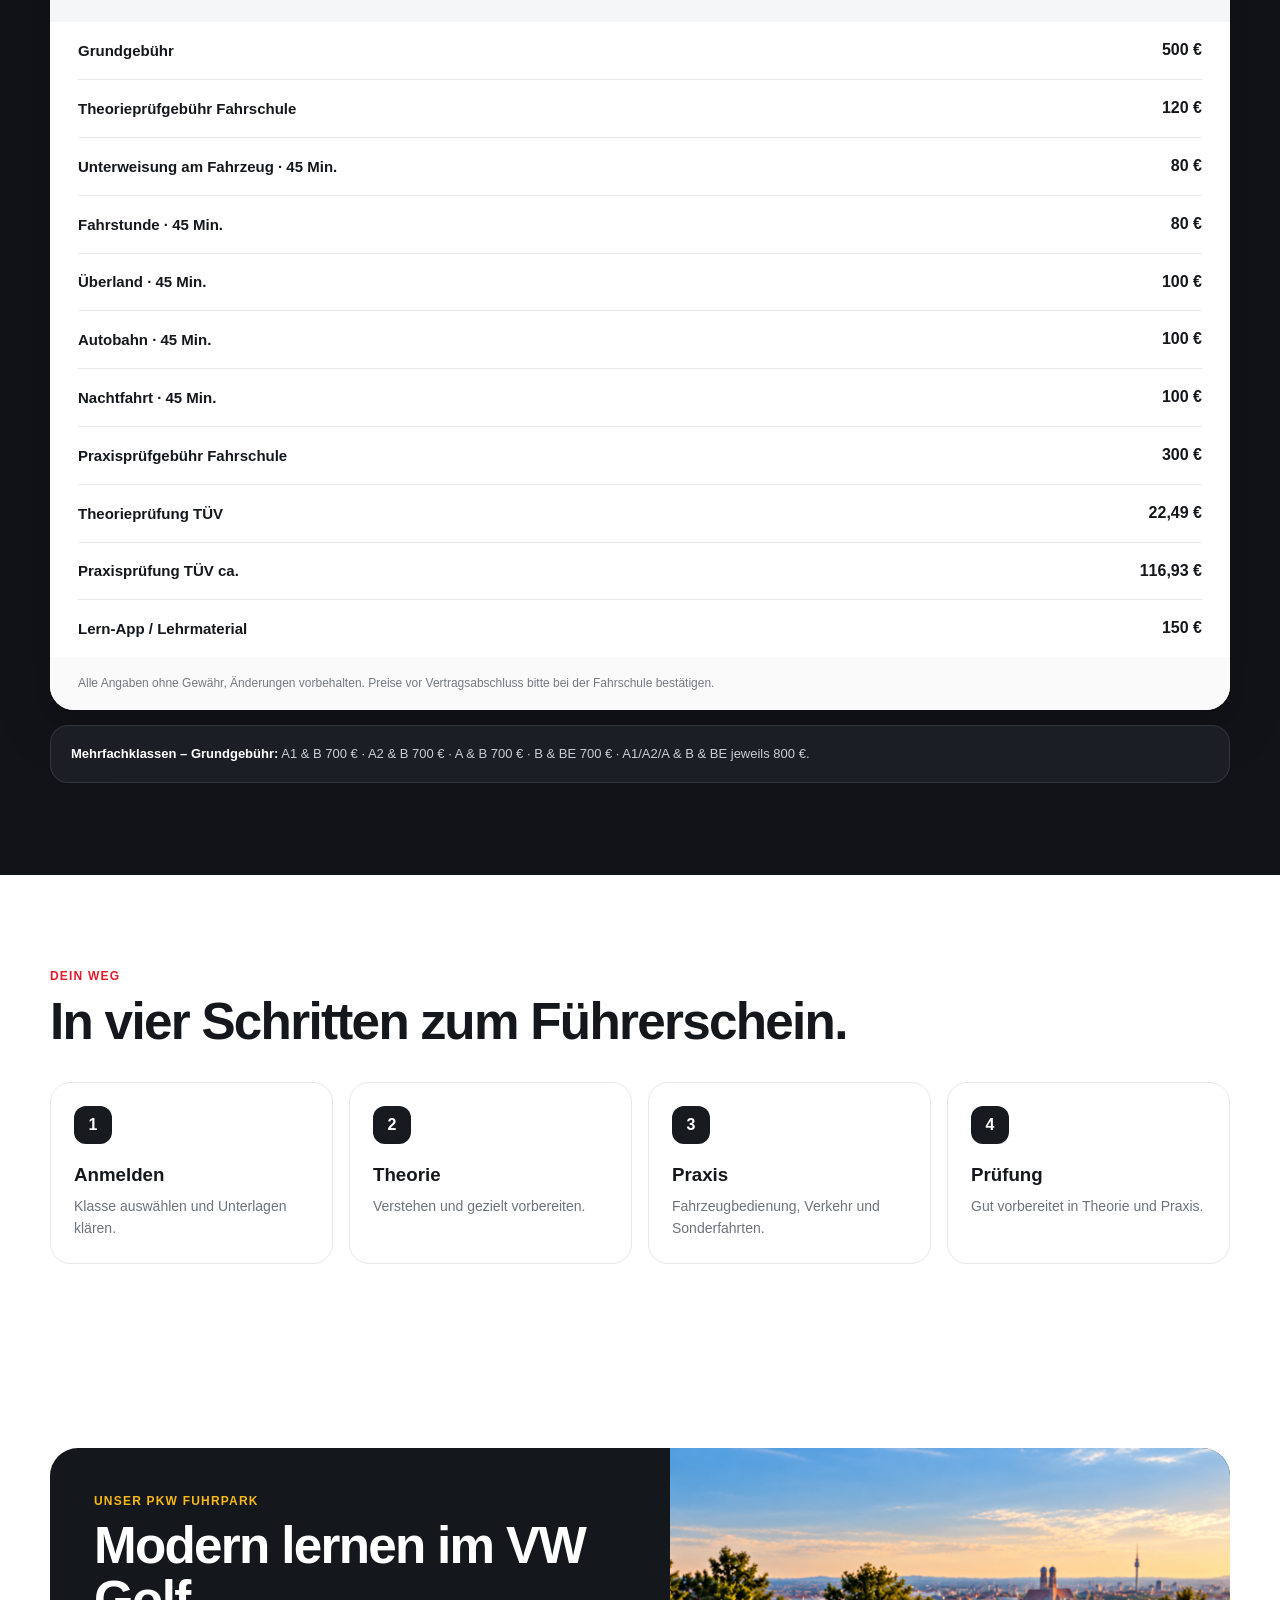
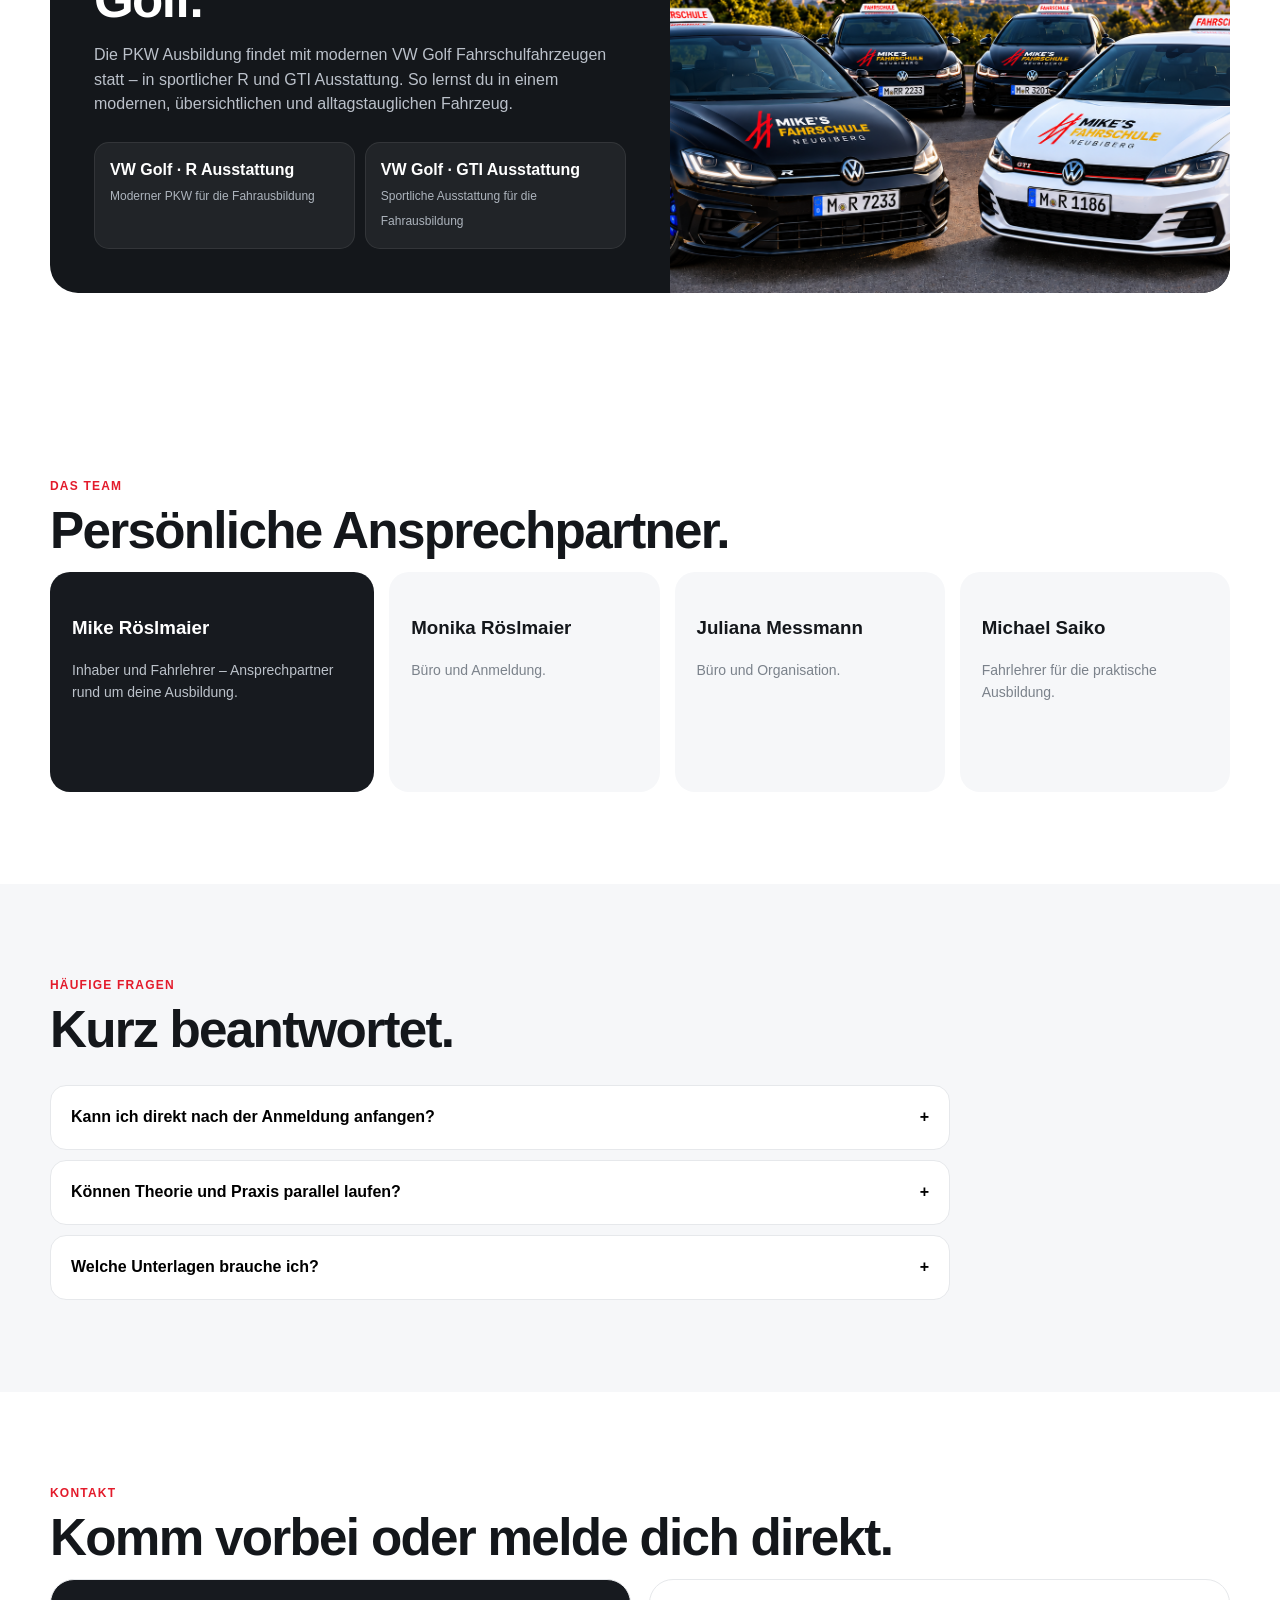
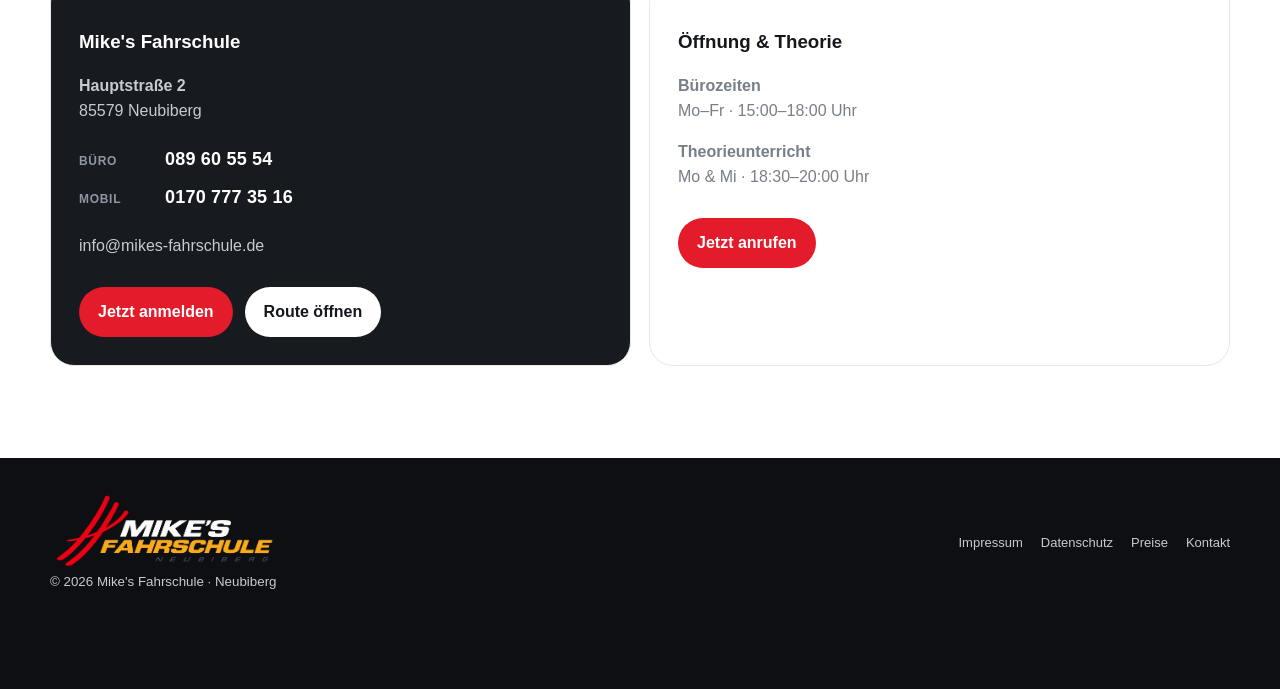
==== commit 6eb9d1bf: "Use official logo in footer" ====
--- a/index.html
+++ b/index.html
@@ -5,9 +5,9 @@
 <title>Mike's Fahrschule Neubiberg | Learn fast – drive best</title>
 <meta name="description" content="Mike's Fahrschule in Neubiberg – PKW- und Motorradausbildung, B197, BF17, Anhänger- und Zweiradklassen.">
 <style>
-:root{--red:#e31b2b;--yellow:#f8b916;--ink:#14171b;--dark:#0f1114;--muted:#6d737c;--line:#e6e8eb;--soft:#f6f7f9;--max:1180px;--shadow:0 18px 50px rgba(0,0,0,.14)}*{box-sizing:border-box}html{scroll-behavior:smooth}body{margin:0;font-family:Inter,-apple-system,BlinkMacSystemFont,"Segoe UI",Arial,sans-serif;color:var(--ink);line-height:1.55;background:#fff}a{text-decoration:none;color:inherit}img{display:block;max-width:100%}.wrap{width:min(var(--max),calc(100% - 40px));margin:auto}.topbar{background:#090b0e;color:#d9dde3;font-size:13px}.topbar .wrap{padding:9px 0;display:flex;justify-content:space-between}.nav{position:sticky;top:0;z-index:50;background:rgba(15,17,20,.97);border-bottom:1px solid rgba(255,255,255,.08);backdrop-filter:blur(14px)}.navin{height:74px;display:flex;align-items:center;justify-content:space-between;gap:20px}.brand{display:flex;align-items:center;gap:12px;color:#fff}.mark{width:43px;height:43px;position:relative;flex:none}.mark:before,.mark:after,.mark i{content:"";position:absolute;width:7px;height:40px;background:var(--red);border-radius:7px;transform:skew(-24deg);top:1px}.mark:before{left:3px}.mark i{left:15px}.mark:after{left:27px}.brand strong{display:block;font-size:20px;line-height:1}.brand small{display:block;color:var(--yellow);font-size:10px;font-weight:900;letter-spacing:1.5px;margin-top:5px;text-transform:uppercase}.links{display:flex;align-items:center;gap:24px;color:#eef1f4;font-weight:750;font-size:14px}.btn{display:inline-flex;align-items:center;justify-content:center;border:0;border-radius:999px;padding:13px 19px;font-weight:850;cursor:pointer}.primary{background:var(--red);color:#fff}.light{background:#fff;color:var(--ink)}.menu{display:none;background:none;border:0;color:#fff;font-size:29px}.hero{background:linear-gradient(112deg,rgba(8,10,12,.98),rgba(8,10,12,.88) 48%,rgba(8,10,12,.48)),url('https://www.mikes-fahrschule.de/bilder/fahrzeuge_2012.jpg') center/cover;color:#fff}.hero-grid{min-height:650px;display:grid;grid-template-columns:1.08fr .92fr;gap:60px;align-items:center;padding:82px 0 92px}.eyebrow{display:inline-flex;padding:8px 12px;border:1px solid rgba(255,255,255,.14);background:rgba(255,255,255,.08);border-radius:999px;font-size:12px;font-weight:850;text-transform:uppercase;letter-spacing:.7px}h1{font-size:clamp(46px,6vw,78px);line-height:.98;letter-spacing:-3px;margin:22px 0}.hero h1 em{font-style:normal;color:var(--yellow)}.lead{font-size:19px;color:#d9dde4;max-width:650px}.actions{display:flex;gap:12px;flex-wrap:wrap;margin-top:28px}.trust{display:flex;gap:10px;flex-wrap:wrap;margin-top:35px}.trust span{font-size:13px;padding:8px 11px;background:rgba(255,255,255,.07);border-radius:999px}.hero-card{background:rgba(255,255,255,.97);color:var(--ink);border-radius:28px;padding:27px;box-shadow:0 28px 80px rgba(0,0,0,.28)}.hero-card h3{font-size:24px;margin:0 0 5px}.hero-card>p{color:var(--muted);margin:0 0 18px}.quick{display:grid;gap:10px}.quick div{border:1px solid var(--line);border-radius:15px;padding:13px}.quick b{display:block}.quick span{color:var(--muted);font-size:13px}.quick a{color:inherit}.quick .contact-lines{display:flex;flex-wrap:wrap;gap:6px 14px;margin-top:3px}.quick .contact-lines a{color:var(--muted);font-size:13px;font-weight:700}.quick .address-link{display:block;color:var(--muted);font-size:13px;font-weight:700;margin-top:3px;line-height:1.45}.quickbar{margin-top:-34px;position:relative;z-index:3}.quickgrid{background:#fff;border-radius:20px;box-shadow:var(--shadow);display:grid;grid-template-columns:repeat(4,1fr);overflow:hidden}.q{padding:22px 24px;border-right:1px solid var(--line)}.q:last-child{border:0}.q small{display:block;color:var(--muted);font-weight:800;text-transform:uppercase;font-size:10px;letter-spacing:.7px}.q b{display:block;margin-top:4px}.q a{color:var(--red)}section{padding:92px 0}.kicker{color:var(--red);font-size:12px;font-weight:900;text-transform:uppercase;letter-spacing:1.2px}.title{font-size:clamp(34px,4vw,52px);line-height:1.05;letter-spacing:-1.7px;margin:9px 0 14px}.copy{color:var(--muted);font-size:17px;max-width:760px}.classes,.faq{background:var(--soft)}.tabs{display:flex;gap:8px;flex-wrap:wrap;margin:26px 0}.tab{border:1px solid #dfe2e6;background:#fff;border-radius:999px;padding:10px 15px;font-weight:850;cursor:pointer}.tab.active{background:#171a1f;color:#fff}.class-grid{display:grid;grid-template-columns:repeat(4,1fr);gap:15px}.class-card{background:#fff;border:1px solid var(--line);border-radius:20px;padding:22px;min-height:190px;display:flex;flex-direction:column;cursor:pointer;transition:transform .18s ease,border-color .18s ease,box-shadow .18s ease}.class-card:hover{transform:translateY(-2px);border-color:#cfd3d8;box-shadow:0 10px 24px rgba(0,0,0,.07)}.class-card:focus-visible{outline:3px solid var(--red);outline-offset:3px}.class-card small{color:var(--red);font-weight:900;text-transform:uppercase}.class-card h3{font-size:38px;margin:5px 0}.class-card p{color:var(--muted);font-size:14px;margin:0}.feature{display:grid;grid-template-columns:1fr 1fr;gap:64px;align-items:center}.feature img{border-radius:28px;width:100%;aspect-ratio:4/3;object-fit:cover;object-position:center;box-shadow:var(--shadow)}.bullets{display:grid;grid-template-columns:1fr 1fr;gap:12px;margin-top:25px}.bullet{border:1px solid var(--line);border-radius:15px;padding:15px;font-weight:800}.bullet span{display:block;color:var(--muted);font-size:12px;font-weight:600;margin-top:3px}.price-section{background:#111318;color:#fff}.price-section .copy{color:#b8bec7}.price-tabs{display:flex;gap:8px;flex-wrap:wrap;margin:30px 0 18px}.price-tab{border:1px solid rgba(255,255,255,.18);background:#1b1f25;color:#fff;border-radius:999px;padding:11px 17px;font-weight:850;cursor:pointer}.price-tab.active{background:var(--red);border-color:var(--red)}.price-panel{background:#fff;color:var(--ink);border-radius:24px;overflow:hidden;box-shadow:0 20px 55px rgba(0,0,0,.2)}.price-head{padding:24px 28px;background:#f5f6f8;display:flex;justify-content:space-between;align-items:center;gap:18px}.price-head h3{font-size:25px;margin:0}.price-head span{color:var(--muted);font-size:13px}.price-rows{padding:0 28px}.price-row{display:grid;grid-template-columns:minmax(0,1fr) auto;gap:20px;align-items:center;padding:16px 0;border-bottom:1px solid var(--line)}.price-row:last-child{border:0}.price-row b:first-child{font-size:15px}.price-row strong{font-size:16px;white-space:nowrap}.price-foot{padding:17px 28px;background:#fafafa;color:#737a83;font-size:12px}.multi{margin-top:15px;background:#1b1f25;border:1px solid rgba(255,255,255,.1);border-radius:18px;padding:18px 20px;color:#c8cdd4;font-size:13px}.multi b{color:#fff}.steps{display:grid;grid-template-columns:repeat(4,1fr);gap:16px;margin-top:34px}.step{border:1px solid var(--line);border-radius:20px;padding:23px}.num{width:38px;height:38px;background:#171a1f;color:#fff;border-radius:12px;display:grid;place-items:center;font-weight:900}.step h3{margin:16px 0 7px}.step p{color:var(--muted);font-size:14px;margin:0}.fleet{background:#14171b;color:#fff;border-radius:28px;display:grid;grid-template-columns:1.05fr .95fr;overflow:hidden}.fleet-copy{padding:44px}.fleet-copy .kicker{color:var(--yellow)}.fleet-copy p{color:#bbc1ca}.fleet-facts{display:grid;grid-template-columns:1fr 1fr;gap:10px;margin-top:25px}.fact{background:rgba(255,255,255,.06);border:1px solid rgba(255,255,255,.08);border-radius:15px;padding:15px}.fact b{display:block}.fact span{font-size:12px;color:#adb4bd}.fleet img{height:100%;width:100%;object-fit:cover;object-position:center;min-height:390px}.team-grid{display:grid;grid-template-columns:1.2fr repeat(3,1fr);gap:15px}.team{background:var(--soft);border-radius:20px;padding:22px;min-height:220px}.team.main{background:#171a1f;color:#fff}.team p{color:#7b828b;font-size:14px}.team.main p{color:#bcc2ca}.faq-list{display:grid;gap:10px;max-width:900px;margin-top:28px}.faq-item{background:#fff;border:1px solid var(--line);border-radius:16px;overflow:hidden}.faq-q{width:100%;border:0;background:none;padding:19px 20px;font:inherit;font-weight:850;text-align:left;display:flex;justify-content:space-between}.faq-a{display:none;padding:0 20px 18px;color:var(--muted)}.faq-item.open .faq-a{display:block}.contact{display:grid;grid-template-columns:1fr 1fr;gap:18px}.contact-card{border:1px solid var(--line);border-radius:24px;padding:28px}.contact-card.dark{background:#171a1f;color:#fff}.contact-card p,.contact-card span{color:#777f89}.contact-card.dark p,.contact-card.dark span{color:#c6cbd2}.contact-card .phone-list{display:grid;gap:10px;margin:22px 0}.contact-card .phone-row{display:grid;grid-template-columns:74px minmax(0,1fr);gap:12px;align-items:baseline}.contact-card .phone-label{font-size:12px;font-weight:900;letter-spacing:.7px;text-transform:uppercase;color:#8e96a1}.contact-card.dark .phone-label{color:#8f97a3}.contact-card .phone-row a{font-size:18px;font-weight:750;letter-spacing:.2px}.contact-card .phone-row a:hover{text-decoration:underline}footer{background:#0d0f12;color:#c6cbd2;padding:34px 0 95px}.footerin{display:flex;justify-content:space-between;gap:25px;align-items:center}.footlinks{display:flex;gap:18px;font-size:13px}.mobile-actions{display:none;position:fixed;left:10px;right:10px;bottom:10px;z-index:70;background:rgba(15,17,20,.97);border-radius:18px;padding:8px;box-shadow:0 10px 40px rgba(0,0,0,.28)}.mobile-actions a{flex:1;color:#fff;text-align:center;font-size:11px;font-weight:850;padding:9px 4px}.mobile-actions b{display:block;font-size:18px}.mobile-actions .hot{background:var(--red);border-radius:13px}
+:root{--red:#e31b2b;--yellow:#f8b916;--ink:#14171b;--dark:#0f1114;--muted:#6d737c;--line:#e6e8eb;--soft:#f6f7f9;--max:1180px;--shadow:0 18px 50px rgba(0,0,0,.14)}*{box-sizing:border-box}html{scroll-behavior:smooth}body{margin:0;font-family:Inter,-apple-system,BlinkMacSystemFont,"Segoe UI",Arial,sans-serif;color:var(--ink);line-height:1.55;background:#fff}a{text-decoration:none;color:inherit}img{display:block;max-width:100%}.wrap{width:min(var(--max),calc(100% - 40px));margin:auto}.topbar{background:#090b0e;color:#d9dde3;font-size:13px}.topbar .wrap{padding:9px 0;display:flex;justify-content:space-between}.nav{position:sticky;top:0;z-index:50;background:rgba(15,17,20,.97);border-bottom:1px solid rgba(255,255,255,.08);backdrop-filter:blur(14px)}.navin{height:74px;display:flex;align-items:center;justify-content:space-between;gap:20px}.brand{display:flex;align-items:center;gap:12px;color:#fff}.mark{width:43px;height:43px;position:relative;flex:none}.mark:before,.mark:after,.mark i{content:"";position:absolute;width:7px;height:40px;background:var(--red);border-radius:7px;transform:skew(-24deg);top:1px}.mark:before{left:3px}.mark i{left:15px}.mark:after{left:27px}.brand strong{display:block;font-size:20px;line-height:1}.brand small{display:block;color:var(--yellow);font-size:10px;font-weight:900;letter-spacing:1.5px;margin-top:5px;text-transform:uppercase}.links{display:flex;align-items:center;gap:24px;color:#eef1f4;font-weight:750;font-size:14px}.btn{display:inline-flex;align-items:center;justify-content:center;border:0;border-radius:999px;padding:13px 19px;font-weight:850;cursor:pointer}.primary{background:var(--red);color:#fff}.light{background:#fff;color:var(--ink)}.menu{display:none;background:none;border:0;color:#fff;font-size:29px}.hero{background:linear-gradient(112deg,rgba(8,10,12,.98),rgba(8,10,12,.88) 48%,rgba(8,10,12,.48)),url('https://www.mikes-fahrschule.de/bilder/fahrzeuge_2012.jpg') center/cover;color:#fff}.hero-grid{min-height:650px;display:grid;grid-template-columns:1.08fr .92fr;gap:60px;align-items:center;padding:82px 0 92px}.eyebrow{display:inline-flex;padding:8px 12px;border:1px solid rgba(255,255,255,.14);background:rgba(255,255,255,.08);border-radius:999px;font-size:12px;font-weight:850;text-transform:uppercase;letter-spacing:.7px}h1{font-size:clamp(46px,6vw,78px);line-height:.98;letter-spacing:-3px;margin:22px 0}.hero h1 em{font-style:normal;color:var(--yellow)}.lead{font-size:19px;color:#d9dde4;max-width:650px}.actions{display:flex;gap:12px;flex-wrap:wrap;margin-top:28px}.trust{display:flex;gap:10px;flex-wrap:wrap;margin-top:35px}.trust span{font-size:13px;padding:8px 11px;background:rgba(255,255,255,.07);border-radius:999px}.hero-card{background:rgba(255,255,255,.97);color:var(--ink);border-radius:28px;padding:27px;box-shadow:0 28px 80px rgba(0,0,0,.28)}.hero-card h3{font-size:24px;margin:0 0 5px}.hero-card>p{color:var(--muted);margin:0 0 18px}.quick{display:grid;gap:10px}.quick div{border:1px solid var(--line);border-radius:15px;padding:13px}.quick b{display:block}.quick span{color:var(--muted);font-size:13px}.quick a{color:inherit}.quick .contact-lines{display:flex;flex-wrap:wrap;gap:6px 14px;margin-top:3px}.quick .contact-lines a{color:var(--muted);font-size:13px;font-weight:700}.quick .address-link{display:block;color:var(--muted);font-size:13px;font-weight:700;margin-top:3px;line-height:1.45}.quickbar{margin-top:-34px;position:relative;z-index:3}.quickgrid{background:#fff;border-radius:20px;box-shadow:var(--shadow);display:grid;grid-template-columns:repeat(4,1fr);overflow:hidden}.q{padding:22px 24px;border-right:1px solid var(--line)}.q:last-child{border:0}.q small{display:block;color:var(--muted);font-weight:800;text-transform:uppercase;font-size:10px;letter-spacing:.7px}.q b{display:block;margin-top:4px}.q a{color:var(--red)}section{padding:92px 0}.kicker{color:var(--red);font-size:12px;font-weight:900;text-transform:uppercase;letter-spacing:1.2px}.title{font-size:clamp(34px,4vw,52px);line-height:1.05;letter-spacing:-1.7px;margin:9px 0 14px}.copy{color:var(--muted);font-size:17px;max-width:760px}.classes,.faq{background:var(--soft)}.tabs{display:flex;gap:8px;flex-wrap:wrap;margin:26px 0}.tab{border:1px solid #dfe2e6;background:#fff;border-radius:999px;padding:10px 15px;font-weight:850;cursor:pointer}.tab.active{background:#171a1f;color:#fff}.class-grid{display:grid;grid-template-columns:repeat(4,1fr);gap:15px}.class-card{background:#fff;border:1px solid var(--line);border-radius:20px;padding:22px;min-height:190px;display:flex;flex-direction:column;cursor:pointer;transition:transform .18s ease,border-color .18s ease,box-shadow .18s ease}.class-card:hover{transform:translateY(-2px);border-color:#cfd3d8;box-shadow:0 10px 24px rgba(0,0,0,.07)}.class-card:focus-visible{outline:3px solid var(--red);outline-offset:3px}.class-card small{color:var(--red);font-weight:900;text-transform:uppercase}.class-card h3{font-size:38px;margin:5px 0}.class-card p{color:var(--muted);font-size:14px;margin:0}.feature{display:grid;grid-template-columns:1fr 1fr;gap:64px;align-items:center}.feature img{border-radius:28px;width:100%;aspect-ratio:4/3;object-fit:cover;object-position:center;box-shadow:var(--shadow)}.bullets{display:grid;grid-template-columns:1fr 1fr;gap:12px;margin-top:25px}.bullet{border:1px solid var(--line);border-radius:15px;padding:15px;font-weight:800}.bullet span{display:block;color:var(--muted);font-size:12px;font-weight:600;margin-top:3px}.price-section{background:#111318;color:#fff}.price-section .copy{color:#b8bec7}.price-tabs{display:flex;gap:8px;flex-wrap:wrap;margin:30px 0 18px}.price-tab{border:1px solid rgba(255,255,255,.18);background:#1b1f25;color:#fff;border-radius:999px;padding:11px 17px;font-weight:850;cursor:pointer}.price-tab.active{background:var(--red);border-color:var(--red)}.price-panel{background:#fff;color:var(--ink);border-radius:24px;overflow:hidden;box-shadow:0 20px 55px rgba(0,0,0,.2)}.price-head{padding:24px 28px;background:#f5f6f8;display:flex;justify-content:space-between;align-items:center;gap:18px}.price-head h3{font-size:25px;margin:0}.price-head span{color:var(--muted);font-size:13px}.price-rows{padding:0 28px}.price-row{display:grid;grid-template-columns:minmax(0,1fr) auto;gap:20px;align-items:center;padding:16px 0;border-bottom:1px solid var(--line)}.price-row:last-child{border:0}.price-row b:first-child{font-size:15px}.price-row strong{font-size:16px;white-space:nowrap}.price-foot{padding:17px 28px;background:#fafafa;color:#737a83;font-size:12px}.multi{margin-top:15px;background:#1b1f25;border:1px solid rgba(255,255,255,.1);border-radius:18px;padding:18px 20px;color:#c8cdd4;font-size:13px}.multi b{color:#fff}.steps{display:grid;grid-template-columns:repeat(4,1fr);gap:16px;margin-top:34px}.step{border:1px solid var(--line);border-radius:20px;padding:23px}.num{width:38px;height:38px;background:#171a1f;color:#fff;border-radius:12px;display:grid;place-items:center;font-weight:900}.step h3{margin:16px 0 7px}.step p{color:var(--muted);font-size:14px;margin:0}.fleet{background:#14171b;color:#fff;border-radius:28px;display:grid;grid-template-columns:1.05fr .95fr;overflow:hidden}.fleet-copy{padding:44px}.fleet-copy .kicker{color:var(--yellow)}.fleet-copy p{color:#bbc1ca}.fleet-facts{display:grid;grid-template-columns:1fr 1fr;gap:10px;margin-top:25px}.fact{background:rgba(255,255,255,.06);border:1px solid rgba(255,255,255,.08);border-radius:15px;padding:15px}.fact b{display:block}.fact span{font-size:12px;color:#adb4bd}.fleet img{height:100%;width:100%;object-fit:cover;object-position:center;min-height:390px}.team-grid{display:grid;grid-template-columns:1.2fr repeat(3,1fr);gap:15px}.team{background:var(--soft);border-radius:20px;padding:22px;min-height:220px}.team.main{background:#171a1f;color:#fff}.team p{color:#7b828b;font-size:14px}.team.main p{color:#bcc2ca}.faq-list{display:grid;gap:10px;max-width:900px;margin-top:28px}.faq-item{background:#fff;border:1px solid var(--line);border-radius:16px;overflow:hidden}.faq-q{width:100%;border:0;background:none;padding:19px 20px;font:inherit;font-weight:850;text-align:left;display:flex;justify-content:space-between}.faq-a{display:none;padding:0 20px 18px;color:var(--muted)}.faq-item.open .faq-a{display:block}.contact{display:grid;grid-template-columns:1fr 1fr;gap:18px}.contact-card{border:1px solid var(--line);border-radius:24px;padding:28px}.contact-card.dark{background:#171a1f;color:#fff}.contact-card p,.contact-card span{color:#777f89}.contact-card.dark p,.contact-card.dark span{color:#c6cbd2}.contact-card .phone-list{display:grid;gap:10px;margin:22px 0}.contact-card .phone-row{display:grid;grid-template-columns:74px minmax(0,1fr);gap:12px;align-items:baseline}.contact-card .phone-label{font-size:12px;font-weight:900;letter-spacing:.7px;text-transform:uppercase;color:#8e96a1}.contact-card.dark .phone-label{color:#8f97a3}.contact-card .phone-row a{font-size:18px;font-weight:750;letter-spacing:.2px}.contact-card .phone-row a:hover{text-decoration:underline}footer{background:#0d0f12;color:#c6cbd2;padding:34px 0 95px}.footerin{display:flex;justify-content:space-between;gap:25px;align-items:center}.footer-brand img{width:230px;max-width:100%;height:auto;object-fit:contain}.footlinks{display:flex;gap:18px;font-size:13px}.mobile-actions{display:none;position:fixed;left:10px;right:10px;bottom:10px;z-index:70;background:rgba(15,17,20,.97);border-radius:18px;padding:8px;box-shadow:0 10px 40px rgba(0,0,0,.28)}.mobile-actions a{flex:1;color:#fff;text-align:center;font-size:11px;font-weight:850;padding:9px 4px}.mobile-actions b{display:block;font-size:18px}.mobile-actions .hot{background:var(--red);border-radius:13px}
 @media(max-width:980px){.links{display:none;position:absolute;top:74px;left:0;right:0;background:#12151a;padding:18px 20px;flex-direction:column;align-items:stretch}.links.open{display:flex}.links a{padding:12px}.menu{display:block}.hero-grid{grid-template-columns:1fr;min-height:auto;padding:65px 0 80px}.quickgrid{grid-template-columns:1fr 1fr}.class-grid{grid-template-columns:1fr 1fr}.feature,.fleet,.contact{grid-template-columns:1fr}.steps{grid-template-columns:1fr 1fr}.team-grid{grid-template-columns:1fr 1fr}.price-panel{max-width:820px}.fleet img{min-height:300px;aspect-ratio:16/9}.feature img{aspect-ratio:16/9}}
-@media(max-width:640px){.wrap{width:calc(100% - 28px)}.feature img{width:calc(100% + 10px);max-width:none;margin-left:-5px}.topbar .wrap{justify-content:center;text-align:center}.topbar .right{display:none}.navin{height:68px}.brand strong{font-size:16px}.brand small{font-size:9px}.mark{width:38px}.links{top:68px}.hero-grid{padding:55px 0 72px}h1{font-size:46px;letter-spacing:-2px}.lead{font-size:17px}.hero-card{padding:22px}.actions .btn{width:100%}.quickgrid{grid-template-columns:1fr}.q{border-right:0;border-bottom:1px solid var(--line)}section{padding:70px 0}.class-grid,.bullets,.steps,.team-grid{grid-template-columns:1fr}.price-tabs{display:grid;grid-template-columns:repeat(3,1fr);gap:7px}.price-tab{padding:10px 7px;font-size:12px}.price-head{padding:20px;display:block}.price-head span{display:block;margin-top:4px}.price-rows{padding:0 20px}.price-row{padding:15px 0;gap:12px}.price-row b:first-child{font-size:14px}.price-row strong{font-size:15px}.price-foot{padding:15px 20px}.fleet-copy{padding:28px}.fleet-facts{grid-template-columns:1fr}.footerin{display:block}.footlinks{margin-top:18px;flex-wrap:wrap}.mobile-actions{display:flex}}
+@media(max-width:640px){.wrap{width:calc(100% - 28px)}.feature img{width:calc(100% + 10px);max-width:none;margin-left:-5px}.topbar .wrap{justify-content:center;text-align:center}.topbar .right{display:none}.navin{height:68px}.brand strong{font-size:16px}.brand small{font-size:9px}.mark{width:38px}.links{top:68px}.hero-grid{padding:55px 0 72px}h1{font-size:46px;letter-spacing:-2px}.lead{font-size:17px}.hero-card{padding:22px}.actions .btn{width:100%}.quickgrid{grid-template-columns:1fr}.q{border-right:0;border-bottom:1px solid var(--line)}section{padding:70px 0}.class-grid,.bullets,.steps,.team-grid{grid-template-columns:1fr}.price-tabs{display:grid;grid-template-columns:repeat(3,1fr);gap:7px}.price-tab{padding:10px 7px;font-size:12px}.price-head{padding:20px;display:block}.price-head span{display:block;margin-top:4px}.price-rows{padding:0 20px}.price-row{padding:15px 0;gap:12px}.price-row b:first-child{font-size:14px}.price-row strong{font-size:15px}.price-foot{padding:15px 20px}.fleet-copy{padding:28px}.fleet-facts{grid-template-columns:1fr}.footerin{display:block}.footer-brand img{width:220px}.footlinks{margin-top:18px;flex-wrap:wrap}.mobile-actions{display:flex}}
 </style></head><body>
 <div class="topbar"><div class="wrap"><div><b>Mike's Fahrschule</b> · PKW & Motorrad Ausbildung in Neubiberg</div><div class="right">Hauptstraße 2 · 85579 Neubiberg · <a href="tel:+4989605554">089 60 55 54</a></div></div></div>
 <header class="nav"><div class="wrap navin"><a class="brand" href="#top"><span style="display:flex;flex-direction:column;align-items:center;justify-content:center;line-height:1"><img src="mikes-fahrschule-logo.png" alt="Mike's Fahrschule Neubiberg" style="width:min(205px,42vw);height:auto;max-height:57px;object-fit:contain"><small style="margin-top:0">Learn fast · drive best</small></span></a><nav class="links" id="links"><a href="#klassen">Führerschein</a><a href="#preise">Preise</a><a href="#ablauf">Ablauf</a><a href="#team">Team</a><a href="#kontakt">Kontakt</a><a class="btn primary" href="anmeldung.html">Jetzt anmelden</a></nav><button class="menu" id="menu" aria-label="Menü">☰</button></div></header>
@@ -23,7 +23,7 @@
 <section id="team"><div class="wrap"><div class="kicker">Das Team</div><h2 class="title">Persönliche Ansprechpartner.</h2><div class="team-grid"><article class="team main"><h3>Mike Röslmaier</h3><p>Inhaber und Fahrlehrer – Ansprechpartner rund um deine Ausbildung.</p></article><article class="team"><h3>Monika Röslmaier</h3><p>Büro und Anmeldung.</p></article><article class="team"><h3>Juliana Messmann</h3><p>Büro und Organisation.</p></article><article class="team"><h3>Michael Saiko</h3><p>Fahrlehrer für die praktische Ausbildung.</p></article></div></div></section>
 <section class="faq"><div class="wrap"><div class="kicker">Häufige Fragen</div><h2 class="title">Kurz beantwortet.</h2><div class="faq-list"><article class="faq-item"><button class="faq-q">Kann ich direkt nach der Anmeldung anfangen?<span>+</span></button><div class="faq-a">Ein Einstieg ist grundsätzlich direkt nach der Anmeldung möglich. Details werden passend zu deiner Klasse abgestimmt.</div></article><article class="faq-item"><button class="faq-q">Können Theorie und Praxis parallel laufen?<span>+</span></button><div class="faq-a">Ja. Praktische Fahrstunden können parallel zum Theorieunterricht beginnen.</div></article><article class="faq-item"><button class="faq-q">Welche Unterlagen brauche ich?<span>+</span></button><div class="faq-a">Je nach Klasse unter anderem Ausweis, biometrisches Passbild, Sehtest, Erste Hilfe Nachweis und Fahrerlaubnisantrag.</div></article></div></div></section>
 <section id="kontakt"><div class="wrap"><div class="kicker">Kontakt</div><h2 class="title">Komm vorbei oder melde dich direkt.</h2><div class="contact"><div class="contact-card dark"><h3>Mike's Fahrschule</h3><p><b>Hauptstraße 2</b><br><span>85579 Neubiberg</span></p><div class="phone-list"><div class="phone-row"><span class="phone-label">Büro</span><a href="tel:+4989605554">089 60 55 54</a></div><div class="phone-row"><span class="phone-label">Mobil</span><a href="tel:+491707773516">0170 777 35 16</a></div></div><p><a href="mailto:info@mikes-fahrschule.de">info@mikes-fahrschule.de</a></p><div class="actions"><a class="btn primary" href="anmeldung.html">Jetzt anmelden</a><a class="btn light" target="_blank" href="https://www.google.com/maps/search/?api=1&query=Hauptstra%C3%9Fe+2%2C+85579+Neubiberg">Route öffnen</a></div></div><div class="contact-card"><h3>Öffnung & Theorie</h3><p><b>Bürozeiten</b><br><span>Mo–Fr · 15:00–18:00 Uhr</span></p><p><b>Theorieunterricht</b><br><span>Mo & Mi · 18:30–20:00 Uhr</span></p><div class="actions"><a class="btn primary" href="tel:+4989605554">Jetzt anrufen</a></div></div></div></div></section></main>
-<footer><div class="wrap footerin"><div><div class="brand"><span class="mark"><i></i></span><span><strong>MIKE'S FAHRSCHULE</strong><small>Learn fast · drive best</small></span></div><small>© <span id="year"></span> Mike's Fahrschule · Neubiberg</small></div><div class="footlinks"><a href="impressum.html">Impressum</a><a href="datenschutz.html">Datenschutz</a><a href="#preise">Preise</a><a href="#kontakt">Kontakt</a></div></div></footer>
+<footer><div class="wrap footerin"><div><div class="brand footer-brand"><img src="mikes-fahrschule-logo.png" alt="Mike's Fahrschule Neubiberg"></div><small>© <span id="year"></span> Mike's Fahrschule · Neubiberg</small></div><div class="footlinks"><a href="impressum.html">Impressum</a><a href="datenschutz.html">Datenschutz</a><a href="#preise">Preise</a><a href="#kontakt">Kontakt</a></div></div></footer>
 
 <script>
 const menu=document.getElementById('menu'),links=document.getElementById('links');menu.onclick=()=>{links.classList.toggle('open');menu.textContent=links.classList.contains('open')?'×':'☰'};links.querySelectorAll('a').forEach(a=>a.onclick=()=>{links.classList.remove('open');menu.textContent='☰'});document.querySelectorAll('.tab').forEach(b=>b.onclick=()=>{document.querySelectorAll('.tab').forEach(x=>x.classList.remove('active'));b.classList.add('active');document.querySelectorAll('.class-card').forEach(c=>c.style.display=b.dataset.filter==='all'||c.dataset.cat===b.dataset.filter?'flex':'none')});document.querySelectorAll('.faq-q').forEach(q=>q.onclick=()=>q.parentElement.classList.toggle('open'));document.getElementById('year').textContent=new Date().getFullYear();
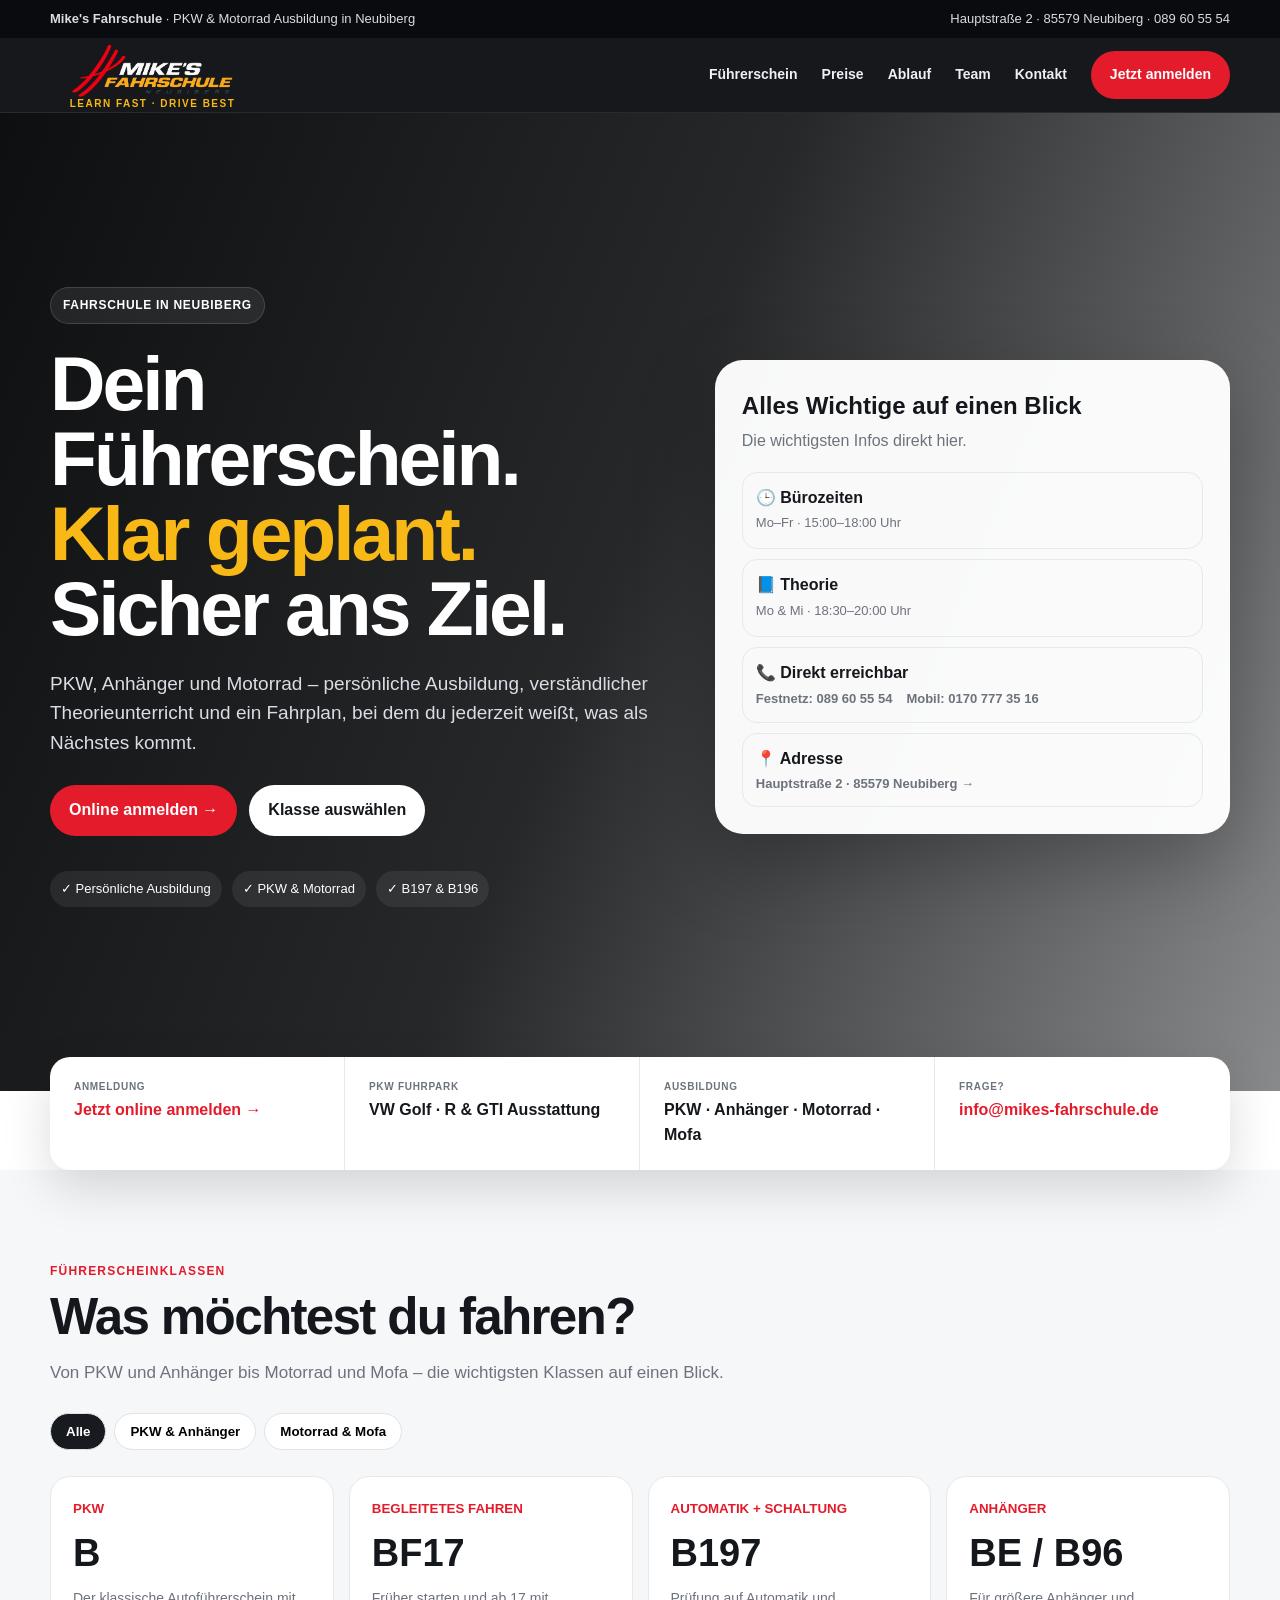
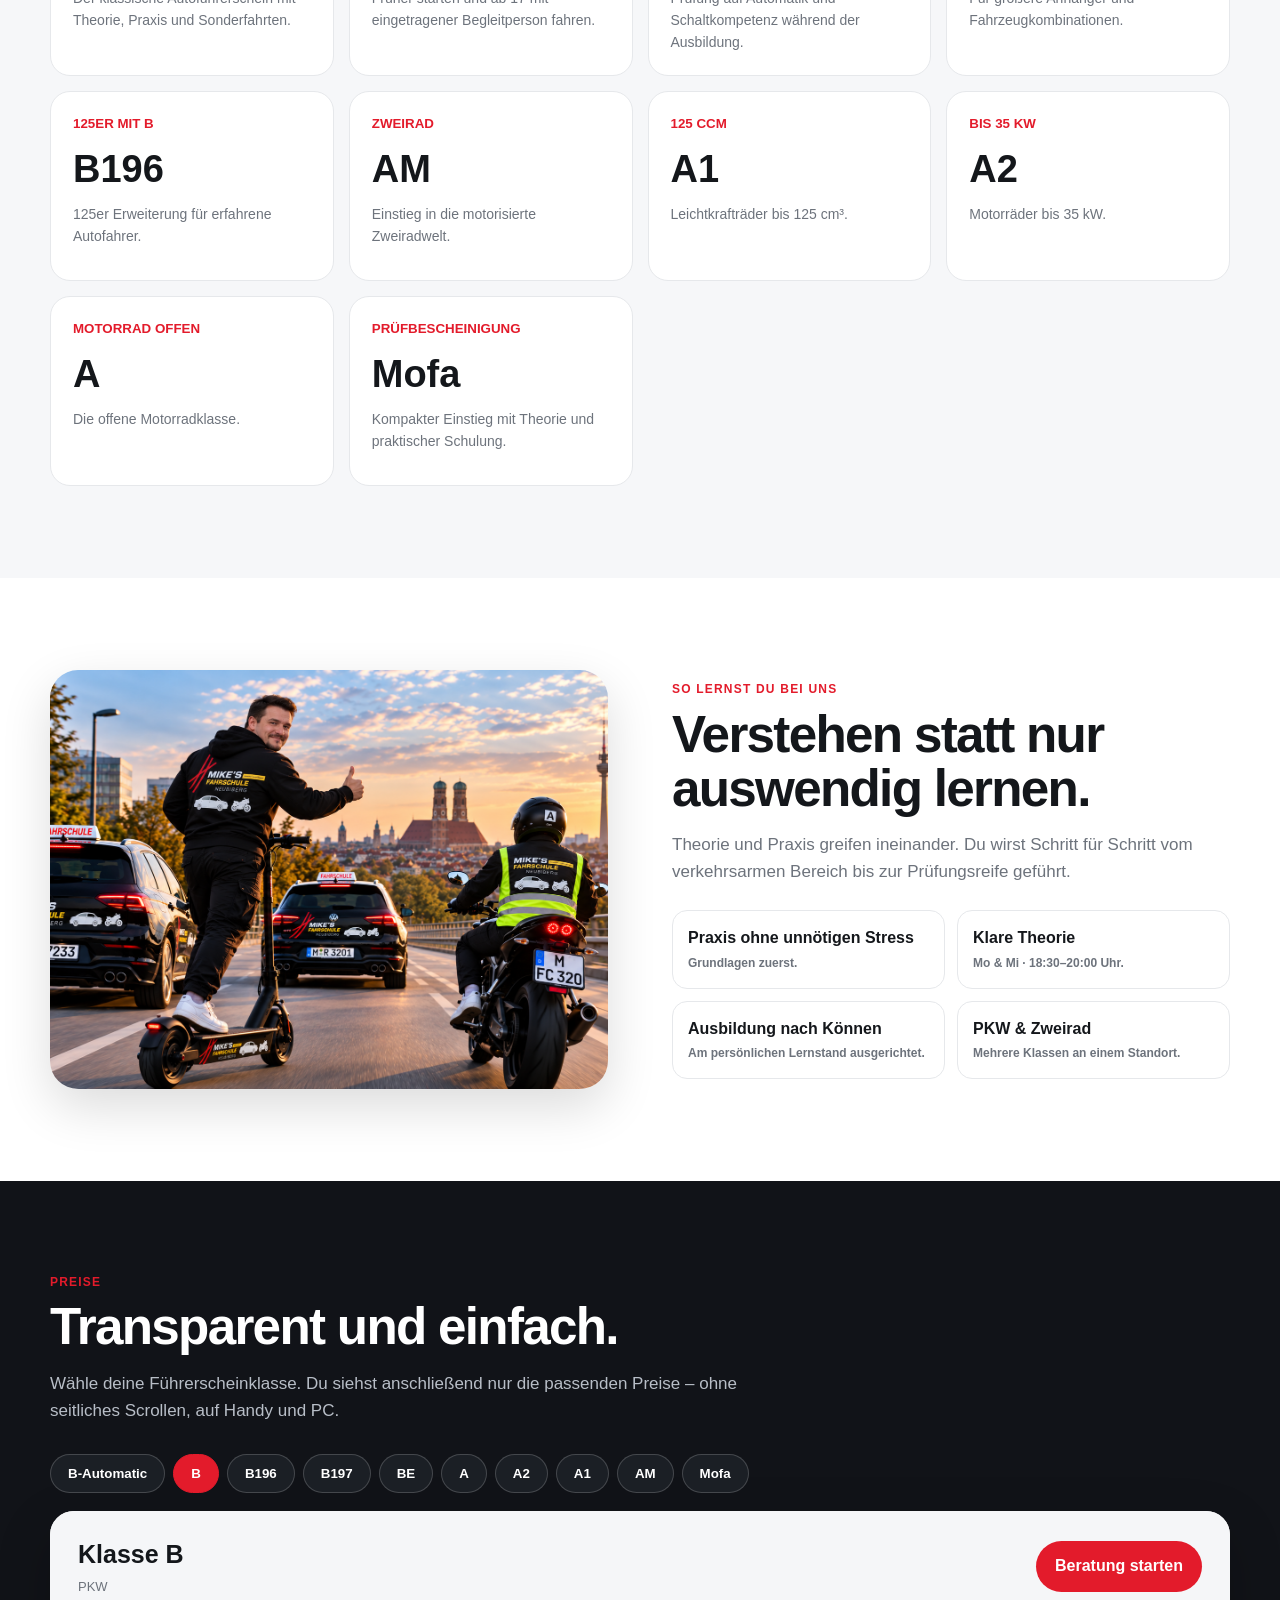
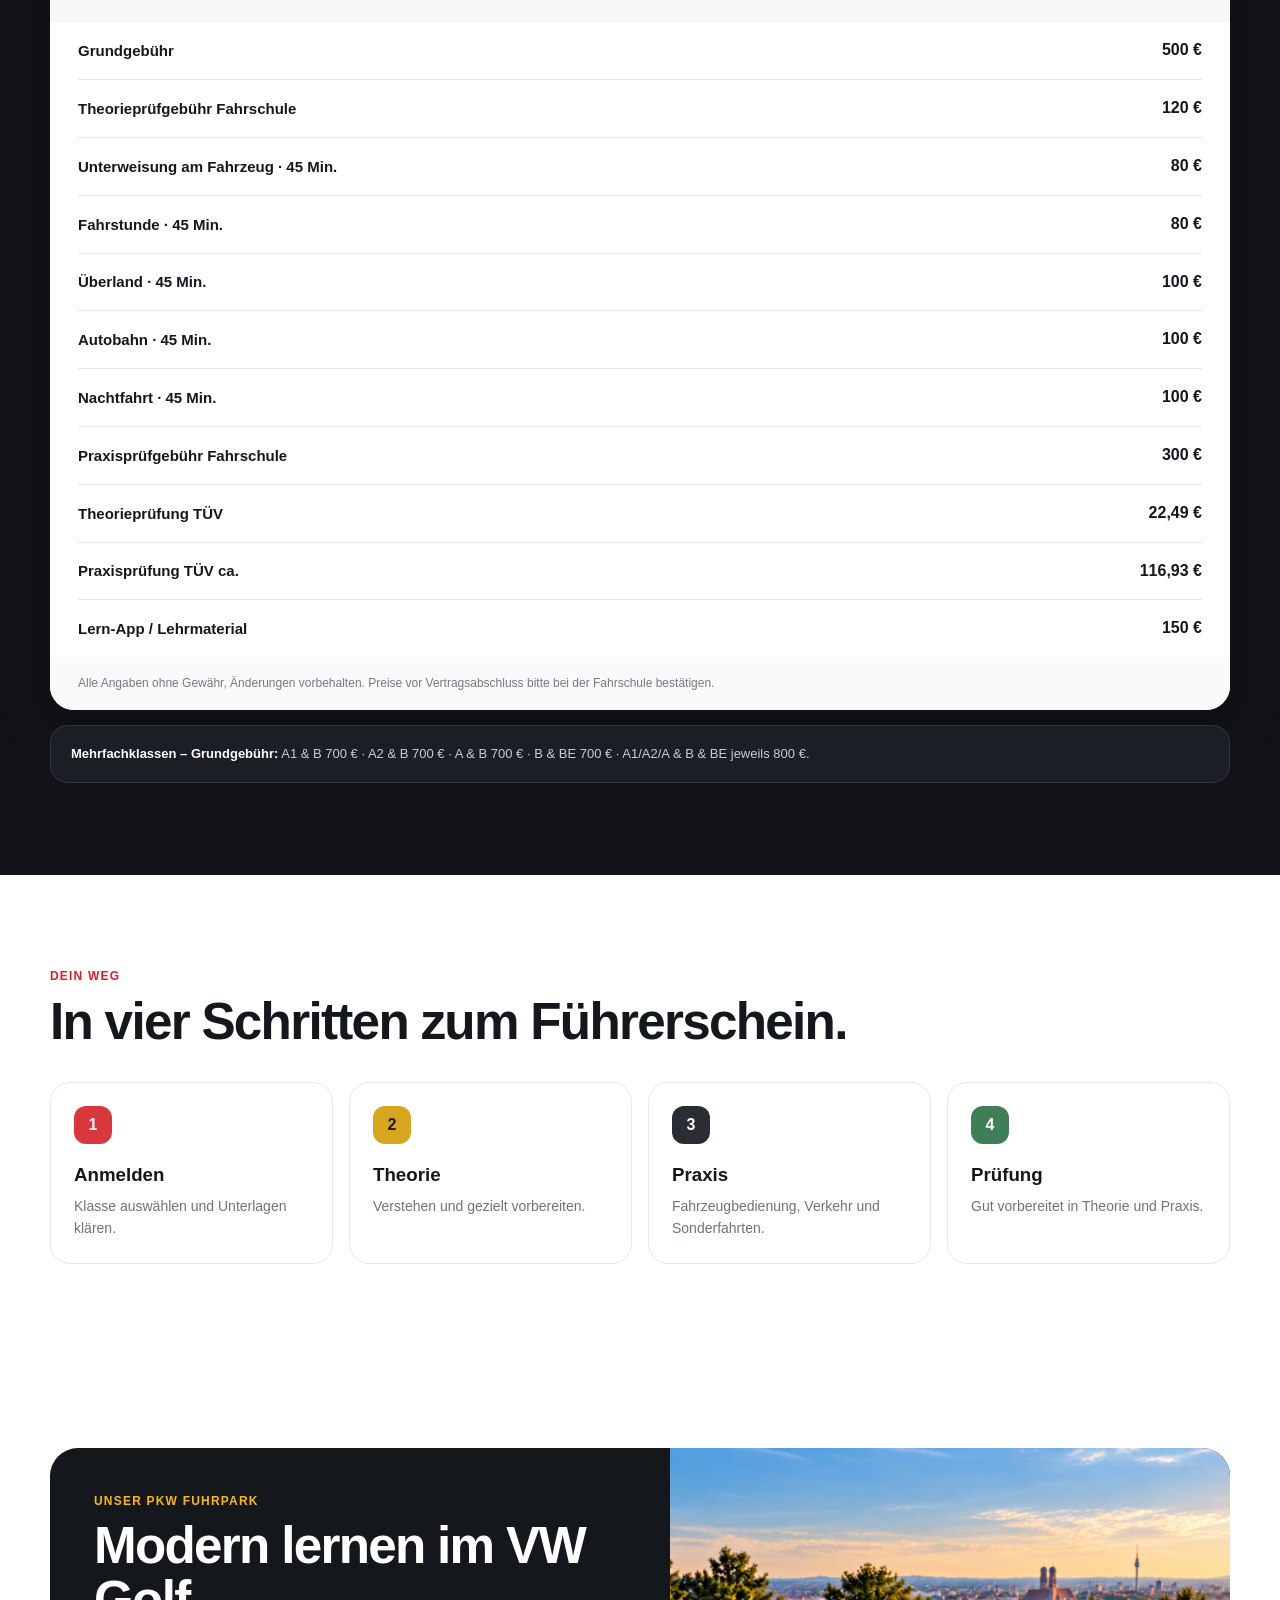
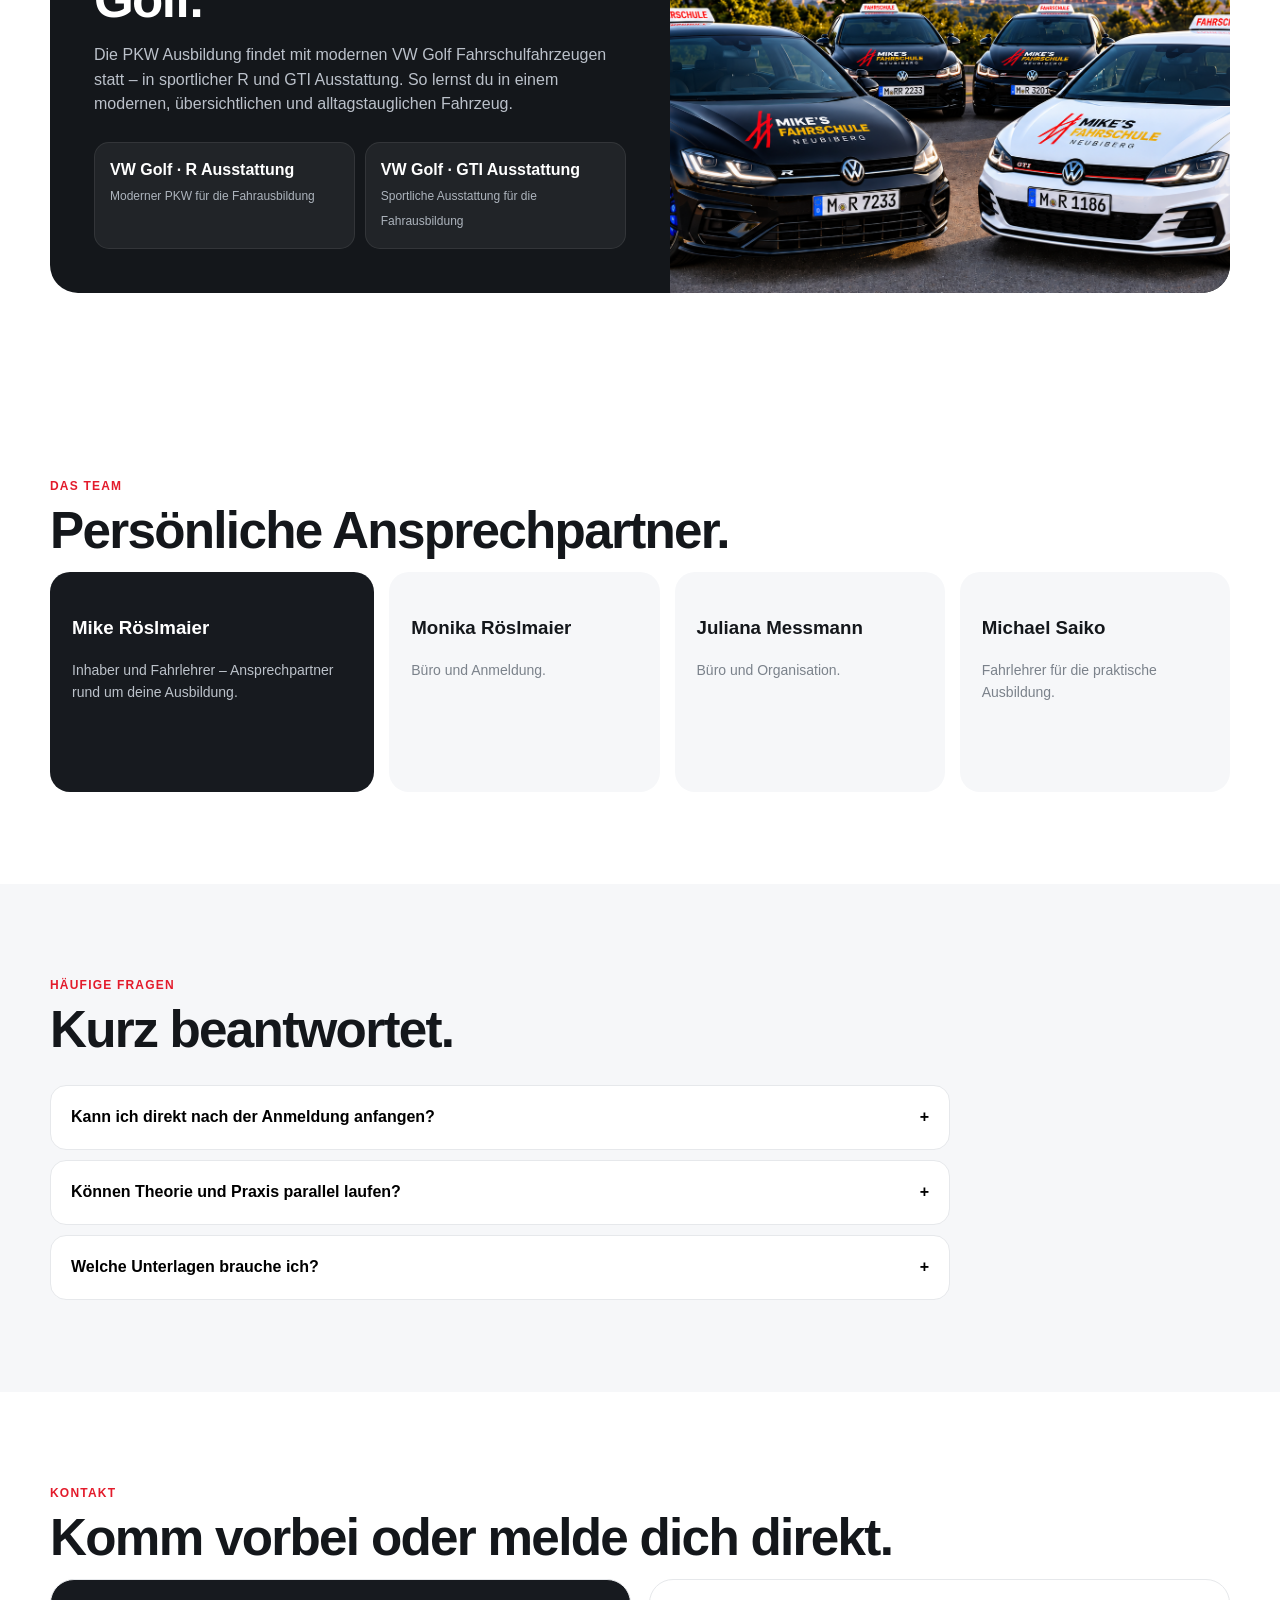
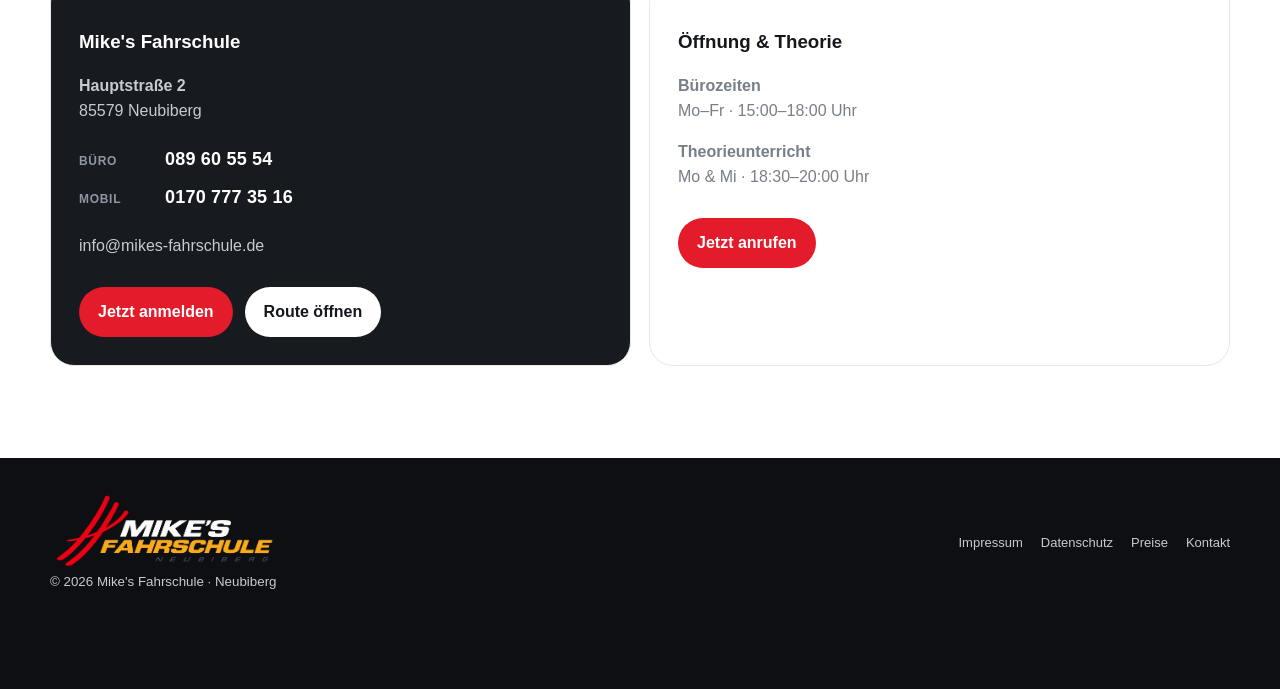
==== commit 0fe33e8a: "Add subtle colors to driving license process steps" ====
--- a/index.html
+++ b/index.html
@@ -5,9 +5,9 @@
 <title>Mike's Fahrschule Neubiberg | Learn fast – drive best</title>
 <meta name="description" content="Mike's Fahrschule in Neubiberg – PKW- und Motorradausbildung, B197, BF17, Anhänger- und Zweiradklassen.">
 <style>
-:root{--red:#e31b2b;--yellow:#f8b916;--ink:#14171b;--dark:#0f1114;--muted:#6d737c;--line:#e6e8eb;--soft:#f6f7f9;--max:1180px;--shadow:0 18px 50px rgba(0,0,0,.14)}*{box-sizing:border-box}html{scroll-behavior:smooth}body{margin:0;font-family:Inter,-apple-system,BlinkMacSystemFont,"Segoe UI",Arial,sans-serif;color:var(--ink);line-height:1.55;background:#fff}a{text-decoration:none;color:inherit}img{display:block;max-width:100%}.wrap{width:min(var(--max),calc(100% - 40px));margin:auto}.topbar{background:#090b0e;color:#d9dde3;font-size:13px}.topbar .wrap{padding:9px 0;display:flex;justify-content:space-between}.nav{position:sticky;top:0;z-index:50;background:rgba(15,17,20,.97);border-bottom:1px solid rgba(255,255,255,.08);backdrop-filter:blur(14px)}.navin{height:74px;display:flex;align-items:center;justify-content:space-between;gap:20px}.brand{display:flex;align-items:center;gap:12px;color:#fff}.mark{width:43px;height:43px;position:relative;flex:none}.mark:before,.mark:after,.mark i{content:"";position:absolute;width:7px;height:40px;background:var(--red);border-radius:7px;transform:skew(-24deg);top:1px}.mark:before{left:3px}.mark i{left:15px}.mark:after{left:27px}.brand strong{display:block;font-size:20px;line-height:1}.brand small{display:block;color:var(--yellow);font-size:10px;font-weight:900;letter-spacing:1.5px;margin-top:5px;text-transform:uppercase}.links{display:flex;align-items:center;gap:24px;color:#eef1f4;font-weight:750;font-size:14px}.btn{display:inline-flex;align-items:center;justify-content:center;border:0;border-radius:999px;padding:13px 19px;font-weight:850;cursor:pointer}.primary{background:var(--red);color:#fff}.light{background:#fff;color:var(--ink)}.menu{display:none;background:none;border:0;color:#fff;font-size:29px}.hero{background:linear-gradient(112deg,rgba(8,10,12,.98),rgba(8,10,12,.88) 48%,rgba(8,10,12,.48)),url('https://www.mikes-fahrschule.de/bilder/fahrzeuge_2012.jpg') center/cover;color:#fff}.hero-grid{min-height:650px;display:grid;grid-template-columns:1.08fr .92fr;gap:60px;align-items:center;padding:82px 0 92px}.eyebrow{display:inline-flex;padding:8px 12px;border:1px solid rgba(255,255,255,.14);background:rgba(255,255,255,.08);border-radius:999px;font-size:12px;font-weight:850;text-transform:uppercase;letter-spacing:.7px}h1{font-size:clamp(46px,6vw,78px);line-height:.98;letter-spacing:-3px;margin:22px 0}.hero h1 em{font-style:normal;color:var(--yellow)}.lead{font-size:19px;color:#d9dde4;max-width:650px}.actions{display:flex;gap:12px;flex-wrap:wrap;margin-top:28px}.trust{display:flex;gap:10px;flex-wrap:wrap;margin-top:35px}.trust span{font-size:13px;padding:8px 11px;background:rgba(255,255,255,.07);border-radius:999px}.hero-card{background:rgba(255,255,255,.97);color:var(--ink);border-radius:28px;padding:27px;box-shadow:0 28px 80px rgba(0,0,0,.28)}.hero-card h3{font-size:24px;margin:0 0 5px}.hero-card>p{color:var(--muted);margin:0 0 18px}.quick{display:grid;gap:10px}.quick div{border:1px solid var(--line);border-radius:15px;padding:13px}.quick b{display:block}.quick span{color:var(--muted);font-size:13px}.quick a{color:inherit}.quick .contact-lines{display:flex;flex-wrap:wrap;gap:6px 14px;margin-top:3px}.quick .contact-lines a{color:var(--muted);font-size:13px;font-weight:700}.quick .address-link{display:block;color:var(--muted);font-size:13px;font-weight:700;margin-top:3px;line-height:1.45}.quickbar{margin-top:-34px;position:relative;z-index:3}.quickgrid{background:#fff;border-radius:20px;box-shadow:var(--shadow);display:grid;grid-template-columns:repeat(4,1fr);overflow:hidden}.q{padding:22px 24px;border-right:1px solid var(--line)}.q:last-child{border:0}.q small{display:block;color:var(--muted);font-weight:800;text-transform:uppercase;font-size:10px;letter-spacing:.7px}.q b{display:block;margin-top:4px}.q a{color:var(--red)}section{padding:92px 0}.kicker{color:var(--red);font-size:12px;font-weight:900;text-transform:uppercase;letter-spacing:1.2px}.title{font-size:clamp(34px,4vw,52px);line-height:1.05;letter-spacing:-1.7px;margin:9px 0 14px}.copy{color:var(--muted);font-size:17px;max-width:760px}.classes,.faq{background:var(--soft)}.tabs{display:flex;gap:8px;flex-wrap:wrap;margin:26px 0}.tab{border:1px solid #dfe2e6;background:#fff;border-radius:999px;padding:10px 15px;font-weight:850;cursor:pointer}.tab.active{background:#171a1f;color:#fff}.class-grid{display:grid;grid-template-columns:repeat(4,1fr);gap:15px}.class-card{background:#fff;border:1px solid var(--line);border-radius:20px;padding:22px;min-height:190px;display:flex;flex-direction:column;cursor:pointer;transition:transform .18s ease,border-color .18s ease,box-shadow .18s ease}.class-card:hover{transform:translateY(-2px);border-color:#cfd3d8;box-shadow:0 10px 24px rgba(0,0,0,.07)}.class-card:focus-visible{outline:3px solid var(--red);outline-offset:3px}.class-card small{color:var(--red);font-weight:900;text-transform:uppercase}.class-card h3{font-size:38px;margin:5px 0}.class-card p{color:var(--muted);font-size:14px;margin:0}.feature{display:grid;grid-template-columns:1fr 1fr;gap:64px;align-items:center}.feature img{border-radius:28px;width:100%;aspect-ratio:4/3;object-fit:cover;object-position:center;box-shadow:var(--shadow)}.bullets{display:grid;grid-template-columns:1fr 1fr;gap:12px;margin-top:25px}.bullet{border:1px solid var(--line);border-radius:15px;padding:15px;font-weight:800}.bullet span{display:block;color:var(--muted);font-size:12px;font-weight:600;margin-top:3px}.price-section{background:#111318;color:#fff}.price-section .copy{color:#b8bec7}.price-tabs{display:flex;gap:8px;flex-wrap:wrap;margin:30px 0 18px}.price-tab{border:1px solid rgba(255,255,255,.18);background:#1b1f25;color:#fff;border-radius:999px;padding:11px 17px;font-weight:850;cursor:pointer}.price-tab.active{background:var(--red);border-color:var(--red)}.price-panel{background:#fff;color:var(--ink);border-radius:24px;overflow:hidden;box-shadow:0 20px 55px rgba(0,0,0,.2)}.price-head{padding:24px 28px;background:#f5f6f8;display:flex;justify-content:space-between;align-items:center;gap:18px}.price-head h3{font-size:25px;margin:0}.price-head span{color:var(--muted);font-size:13px}.price-rows{padding:0 28px}.price-row{display:grid;grid-template-columns:minmax(0,1fr) auto;gap:20px;align-items:center;padding:16px 0;border-bottom:1px solid var(--line)}.price-row:last-child{border:0}.price-row b:first-child{font-size:15px}.price-row strong{font-size:16px;white-space:nowrap}.price-foot{padding:17px 28px;background:#fafafa;color:#737a83;font-size:12px}.multi{margin-top:15px;background:#1b1f25;border:1px solid rgba(255,255,255,.1);border-radius:18px;padding:18px 20px;color:#c8cdd4;font-size:13px}.multi b{color:#fff}.steps{display:grid;grid-template-columns:repeat(4,1fr);gap:16px;margin-top:34px}.step{border:1px solid var(--line);border-radius:20px;padding:23px}.num{width:38px;height:38px;background:#171a1f;color:#fff;border-radius:12px;display:grid;place-items:center;font-weight:900}.step h3{margin:16px 0 7px}.step p{color:var(--muted);font-size:14px;margin:0}.fleet{background:#14171b;color:#fff;border-radius:28px;display:grid;grid-template-columns:1.05fr .95fr;overflow:hidden}.fleet-copy{padding:44px}.fleet-copy .kicker{color:var(--yellow)}.fleet-copy p{color:#bbc1ca}.fleet-facts{display:grid;grid-template-columns:1fr 1fr;gap:10px;margin-top:25px}.fact{background:rgba(255,255,255,.06);border:1px solid rgba(255,255,255,.08);border-radius:15px;padding:15px}.fact b{display:block}.fact span{font-size:12px;color:#adb4bd}.fleet img{height:100%;width:100%;object-fit:cover;object-position:center;min-height:390px}.team-grid{display:grid;grid-template-columns:1.2fr repeat(3,1fr);gap:15px}.team{background:var(--soft);border-radius:20px;padding:22px;min-height:220px}.team.main{background:#171a1f;color:#fff}.team p{color:#7b828b;font-size:14px}.team.main p{color:#bcc2ca}.faq-list{display:grid;gap:10px;max-width:900px;margin-top:28px}.faq-item{background:#fff;border:1px solid var(--line);border-radius:16px;overflow:hidden}.faq-q{width:100%;border:0;background:none;padding:19px 20px;font:inherit;font-weight:850;text-align:left;display:flex;justify-content:space-between}.faq-a{display:none;padding:0 20px 18px;color:var(--muted)}.faq-item.open .faq-a{display:block}.contact{display:grid;grid-template-columns:1fr 1fr;gap:18px}.contact-card{border:1px solid var(--line);border-radius:24px;padding:28px}.contact-card.dark{background:#171a1f;color:#fff}.contact-card p,.contact-card span{color:#777f89}.contact-card.dark p,.contact-card.dark span{color:#c6cbd2}.contact-card .phone-list{display:grid;gap:10px;margin:22px 0}.contact-card .phone-row{display:grid;grid-template-columns:74px minmax(0,1fr);gap:12px;align-items:baseline}.contact-card .phone-label{font-size:12px;font-weight:900;letter-spacing:.7px;text-transform:uppercase;color:#8e96a1}.contact-card.dark .phone-label{color:#8f97a3}.contact-card .phone-row a{font-size:18px;font-weight:750;letter-spacing:.2px}.contact-card .phone-row a:hover{text-decoration:underline}footer{background:#0d0f12;color:#c6cbd2;padding:34px 0 95px}.footerin{display:flex;justify-content:space-between;gap:25px;align-items:center}.footer-brand img{width:230px;max-width:100%;height:auto;object-fit:contain}.footlinks{display:flex;gap:18px;font-size:13px}.mobile-actions{display:none;position:fixed;left:10px;right:10px;bottom:10px;z-index:70;background:rgba(15,17,20,.97);border-radius:18px;padding:8px;box-shadow:0 10px 40px rgba(0,0,0,.28)}.mobile-actions a{flex:1;color:#fff;text-align:center;font-size:11px;font-weight:850;padding:9px 4px}.mobile-actions b{display:block;font-size:18px}.mobile-actions .hot{background:var(--red);border-radius:13px}
+:root{--red:#e31b2b;--yellow:#f8b916;--ink:#14171b;--dark:#0f1114;--muted:#6d737c;--line:#e6e8eb;--soft:#f6f7f9;--max:1180px;--shadow:0 18px 50px rgba(0,0,0,.14)}*{box-sizing:border-box}html{scroll-behavior:smooth}body{margin:0;font-family:Inter,-apple-system,BlinkMacSystemFont,"Segoe UI",Arial,sans-serif;color:var(--ink);line-height:1.55;background:#fff}a{text-decoration:none;color:inherit}img{display:block;max-width:100%}.wrap{width:min(var(--max),calc(100% - 40px));margin:auto}.topbar{background:#090b0e;color:#d9dde3;font-size:13px}.topbar .wrap{padding:9px 0;display:flex;justify-content:space-between}.nav{position:sticky;top:0;z-index:50;background:rgba(15,17,20,.97);border-bottom:1px solid rgba(255,255,255,.08);backdrop-filter:blur(14px)}.navin{height:74px;display:flex;align-items:center;justify-content:space-between;gap:20px}.brand{display:flex;align-items:center;gap:12px;color:#fff}.mark{width:43px;height:43px;position:relative;flex:none}.mark:before,.mark:after,.mark i{content:"";position:absolute;width:7px;height:40px;background:var(--red);border-radius:7px;transform:skew(-24deg);top:1px}.mark:before{left:3px}.mark i{left:15px}.mark:after{left:27px}.brand strong{display:block;font-size:20px;line-height:1}.brand small{display:block;color:var(--yellow);font-size:10px;font-weight:900;letter-spacing:1.5px;margin-top:5px;text-transform:uppercase}.links{display:flex;align-items:center;gap:24px;color:#eef1f4;font-weight:750;font-size:14px}.btn{display:inline-flex;align-items:center;justify-content:center;border:0;border-radius:999px;padding:13px 19px;font-weight:850;cursor:pointer}.primary{background:var(--red);color:#fff}.light{background:#fff;color:var(--ink)}.menu{display:none;background:none;border:0;color:#fff;font-size:29px}.hero{background:linear-gradient(112deg,rgba(8,10,12,.98),rgba(8,10,12,.88) 48%,rgba(8,10,12,.48)),url('https://www.mikes-fahrschule.de/bilder/fahrzeuge_2012.jpg') center/cover;color:#fff}.hero-grid{min-height:650px;display:grid;grid-template-columns:1.08fr .92fr;gap:60px;align-items:center;padding:82px 0 92px}.eyebrow{display:inline-flex;padding:8px 12px;border:1px solid rgba(255,255,255,.14);background:rgba(255,255,255,.08);border-radius:999px;font-size:12px;font-weight:850;text-transform:uppercase;letter-spacing:.7px}h1{font-size:clamp(46px,6vw,78px);line-height:.98;letter-spacing:-3px;margin:22px 0}.hero h1 em{font-style:normal;color:var(--yellow)}.lead{font-size:19px;color:#d9dde4;max-width:650px}.actions{display:flex;gap:12px;flex-wrap:wrap;margin-top:28px}.trust{display:flex;gap:10px;flex-wrap:wrap;margin-top:35px}.trust span{font-size:13px;padding:8px 11px;background:rgba(255,255,255,.07);border-radius:999px}.hero-card{background:rgba(255,255,255,.97);color:var(--ink);border-radius:28px;padding:27px;box-shadow:0 28px 80px rgba(0,0,0,.28)}.hero-card h3{font-size:24px;margin:0 0 5px}.hero-card>p{color:var(--muted);margin:0 0 18px}.quick{display:grid;gap:10px}.quick div{border:1px solid var(--line);border-radius:15px;padding:13px}.quick b{display:block}.quick span{color:var(--muted);font-size:13px}.quick a{color:inherit}.quick .contact-lines{display:flex;flex-wrap:wrap;gap:6px 14px;margin-top:3px}.quick .contact-lines a{color:var(--muted);font-size:13px;font-weight:700}.quick .address-link{display:block;color:var(--muted);font-size:13px;font-weight:700;margin-top:3px;line-height:1.45}.quickbar{margin-top:-34px;position:relative;z-index:3}.quickgrid{background:#fff;border-radius:20px;box-shadow:var(--shadow);display:grid;grid-template-columns:repeat(4,1fr);overflow:hidden}.q{padding:22px 24px;border-right:1px solid var(--line)}.q:last-child{border:0}.q small{display:block;color:var(--muted);font-weight:800;text-transform:uppercase;font-size:10px;letter-spacing:.7px}.q b{display:block;margin-top:4px}.q a{color:var(--red)}section{padding:92px 0}.kicker{color:var(--red);font-size:12px;font-weight:900;text-transform:uppercase;letter-spacing:1.2px}.title{font-size:clamp(34px,4vw,52px);line-height:1.05;letter-spacing:-1.7px;margin:9px 0 14px}.copy{color:var(--muted);font-size:17px;max-width:760px}.classes,.faq{background:var(--soft)}.tabs{display:flex;gap:8px;flex-wrap:wrap;margin:26px 0}.tab{border:1px solid #dfe2e6;background:#fff;border-radius:999px;padding:10px 15px;font-weight:850;cursor:pointer}.tab.active{background:#171a1f;color:#fff}.class-grid{display:grid;grid-template-columns:repeat(4,1fr);gap:15px}.class-card{background:#fff;border:1px solid var(--line);border-radius:20px;padding:22px;min-height:190px;display:flex;flex-direction:column;cursor:pointer;transition:transform .18s ease,border-color .18s ease,box-shadow .18s ease}.class-card:hover{transform:translateY(-2px);border-color:#cfd3d8;box-shadow:0 10px 24px rgba(0,0,0,.07)}.class-card:focus-visible{outline:3px solid var(--red);outline-offset:3px}.class-card small{color:var(--red);font-weight:900;text-transform:uppercase}.class-card h3{font-size:38px;margin:5px 0}.class-card p{color:var(--muted);font-size:14px;margin:0}.feature{display:grid;grid-template-columns:1fr 1fr;gap:64px;align-items:center}.feature img{border-radius:28px;width:100%;aspect-ratio:4/3;object-fit:cover;object-position:center;box-shadow:var(--shadow)}.bullets{display:grid;grid-template-columns:1fr 1fr;gap:12px;margin-top:25px}.bullet{border:1px solid var(--line);border-radius:15px;padding:15px;font-weight:800}.bullet span{display:block;color:var(--muted);font-size:12px;font-weight:600;margin-top:3px}.price-section{background:#111318;color:#fff}.price-section .copy{color:#b8bec7}.price-tabs{display:flex;gap:8px;flex-wrap:wrap;margin:30px 0 18px}.price-tab{border:1px solid rgba(255,255,255,.18);background:#1b1f25;color:#fff;border-radius:999px;padding:11px 17px;font-weight:850;cursor:pointer}.price-tab.active{background:var(--red);border-color:var(--red)}.price-panel{background:#fff;color:var(--ink);border-radius:24px;overflow:hidden;box-shadow:0 20px 55px rgba(0,0,0,.2)}.price-head{padding:24px 28px;background:#f5f6f8;display:flex;justify-content:space-between;align-items:center;gap:18px}.price-head h3{font-size:25px;margin:0}.price-head span{color:var(--muted);font-size:13px}.price-rows{padding:0 28px}.price-row{display:grid;grid-template-columns:minmax(0,1fr) auto;gap:20px;align-items:center;padding:16px 0;border-bottom:1px solid var(--line)}.price-row:last-child{border:0}.price-row b:first-child{font-size:15px}.price-row strong{font-size:16px;white-space:nowrap}.price-foot{padding:17px 28px;background:#fafafa;color:#737a83;font-size:12px}.multi{margin-top:15px;background:#1b1f25;border:1px solid rgba(255,255,255,.1);border-radius:18px;padding:18px 20px;color:#c8cdd4;font-size:13px}.multi b{color:#fff}.steps{display:grid;grid-template-columns:repeat(4,1fr);gap:16px;margin-top:34px}.step{border:1px solid var(--line);border-radius:20px;padding:23px}.num{width:38px;height:38px;background:#171a1f;color:#fff;border-radius:12px;display:grid;place-items:center;font-weight:900}.step:nth-child(1) .num{background:#d9363e}.step:nth-child(2) .num{background:#d7a61e;color:#171a1f}.step:nth-child(3) .num{background:#2a2e34}.step:nth-child(4) .num{background:#3f7f58}.step h3{margin:16px 0 7px}.step p{color:var(--muted);font-size:14px;margin:0}.fleet{background:#14171b;color:#fff;border-radius:28px;display:grid;grid-template-columns:1.05fr .95fr;overflow:hidden}.fleet-copy{padding:44px}.fleet-copy .kicker{color:var(--yellow)}.fleet-copy p{color:#bbc1ca}.fleet-facts{display:grid;grid-template-columns:1fr 1fr;gap:10px;margin-top:25px}.fact{background:rgba(255,255,255,.06);border:1px solid rgba(255,255,255,.08);border-radius:15px;padding:15px}.fact b{display:block}.fact span{font-size:12px;color:#adb4bd}.fleet img{height:100%;width:100%;object-fit:cover;object-position:center;min-height:390px}.team-grid{display:grid;grid-template-columns:1.2fr repeat(3,1fr);gap:15px}.team{background:var(--soft);border-radius:20px;padding:22px;min-height:220px}.team.main{background:#171a1f;color:#fff}.team p{color:#7b828b;font-size:14px}.team.main p{color:#bcc2ca}.faq-list{display:grid;gap:10px;max-width:900px;margin-top:28px}.faq-item{background:#fff;border:1px solid var(--line);border-radius:16px;overflow:hidden}.faq-q{width:100%;border:0;background:none;padding:19px 20px;font:inherit;font-weight:850;text-align:left;display:flex;justify-content:space-between}.faq-a{display:none;padding:0 20px 18px;color:var(--muted)}.faq-item.open .faq-a{display:block}.contact{display:grid;grid-template-columns:1fr 1fr;gap:18px}.contact-card{border:1px solid var(--line);border-radius:24px;padding:28px}.contact-card.dark{background:#171a1f;color:#fff}.contact-card p,.contact-card span{color:#777f89}.contact-card.dark p,.contact-card.dark span{color:#c6cbd2}.contact-card .phone-list{display:grid;gap:10px;margin:22px 0}.contact-card .phone-row{display:grid;grid-template-columns:74px minmax(0,1fr);gap:12px;align-items:baseline}.contact-card .phone-label{font-size:12px;font-weight:900;letter-spacing:.7px;text-transform:uppercase;color:#8e96a1}.contact-card.dark .phone-label{color:#8f97a3}.contact-card .phone-row a{font-size:18px;font-weight:750;letter-spacing:.2px}.contact-card .phone-row a:hover{text-decoration:underline}footer{background:#0d0f12;color:#c6cbd2;padding:34px 0 95px}.footerin{display:flex;justify-content:space-between;gap:25px;align-items:center}.footer-brand img{width:230px;max-width:100%;height:auto;object-fit:contain}.footlinks{display:flex;gap:18px;font-size:13px}.mobile-actions{display:none;position:fixed;left:10px;right:10px;bottom:10px;z-index:70;background:rgba(15,17,20,.97);border-radius:18px;padding:8px;box-shadow:0 10px 40px rgba(0,0,0,.28)}.mobile-actions a{flex:1;color:#fff;text-align:center;font-size:11px;font-weight:850;padding:9px 4px}.mobile-actions b{display:block;font-size:18px}.mobile-actions .hot{background:var(--red);border-radius:13px}
 @media(max-width:980px){.links{display:none;position:absolute;top:74px;left:0;right:0;background:#12151a;padding:18px 20px;flex-direction:column;align-items:stretch}.links.open{display:flex}.links a{padding:12px}.menu{display:block}.hero-grid{grid-template-columns:1fr;min-height:auto;padding:65px 0 80px}.quickgrid{grid-template-columns:1fr 1fr}.class-grid{grid-template-columns:1fr 1fr}.feature,.fleet,.contact{grid-template-columns:1fr}.steps{grid-template-columns:1fr 1fr}.team-grid{grid-template-columns:1fr 1fr}.price-panel{max-width:820px}.fleet img{min-height:300px;aspect-ratio:16/9}.feature img{aspect-ratio:16/9}}
-@media(max-width:640px){.wrap{width:calc(100% - 28px)}.feature img{width:calc(100% + 10px);max-width:none;margin-left:-5px}.topbar .wrap{justify-content:center;text-align:center}.topbar .right{display:none}.navin{height:68px}.brand strong{font-size:16px}.brand small{font-size:9px}.mark{width:38px}.links{top:68px}.hero-grid{padding:55px 0 72px}h1{font-size:46px;letter-spacing:-2px}.lead{font-size:17px}.hero-card{padding:22px}.actions .btn{width:100%}.quickgrid{grid-template-columns:1fr}.q{border-right:0;border-bottom:1px solid var(--line)}section{padding:70px 0}.class-grid,.bullets,.steps,.team-grid{grid-template-columns:1fr}.price-tabs{display:grid;grid-template-columns:repeat(3,1fr);gap:7px}.price-tab{padding:10px 7px;font-size:12px}.price-head{padding:20px;display:block}.price-head span{display:block;margin-top:4px}.price-rows{padding:0 20px}.price-row{padding:15px 0;gap:12px}.price-row b:first-child{font-size:14px}.price-row strong{font-size:15px}.price-foot{padding:15px 20px}.fleet-copy{padding:28px}.fleet-facts{grid-template-columns:1fr}.footerin{display:block}.footer-brand img{width:220px}.footlinks{margin-top:18px;flex-wrap:wrap}.mobile-actions{display:flex}}
+@media(max-width:640px){.wrap{width:calc(100% - 28px)}.feature img{width:calc(100% + 10px);max-width:none;margin-left:-5px}.topbar .wrap{justify-content:center;text-align:center}.topbar .right{display:none}.navin{height:68px}.brand strong{font-size:16px}.brand small{font-size:9px}.mark{width:38px}.links{top:68px}.hero-grid{padding:34px 0 72px}h1{font-size:46px;letter-spacing:-2px}.lead{font-size:17px}.hero-card{padding:22px}.actions .btn{width:100%}.quickgrid{grid-template-columns:1fr}.q{border-right:0;border-bottom:1px solid var(--line)}section{padding:70px 0}.class-grid,.bullets,.steps,.team-grid{grid-template-columns:1fr}.price-tabs{display:grid;grid-template-columns:repeat(3,1fr);gap:7px}.price-tab{padding:10px 7px;font-size:12px}.price-head{padding:20px;display:block}.price-head span{display:block;margin-top:4px}.price-rows{padding:0 20px}.price-row{padding:15px 0;gap:12px}.price-row b:first-child{font-size:14px}.price-row strong{font-size:15px}.price-foot{padding:15px 20px}.fleet-copy{padding:28px}.fleet-facts{grid-template-columns:1fr}.footerin{display:block}.footer-brand img{width:220px}.footlinks{margin-top:18px;flex-wrap:wrap}.mobile-actions{display:flex}}
 </style></head><body>
 <div class="topbar"><div class="wrap"><div><b>Mike's Fahrschule</b> · PKW & Motorrad Ausbildung in Neubiberg</div><div class="right">Hauptstraße 2 · 85579 Neubiberg · <a href="tel:+4989605554">089 60 55 54</a></div></div></div>
 <header class="nav"><div class="wrap navin"><a class="brand" href="#top"><span style="display:flex;flex-direction:column;align-items:center;justify-content:center;line-height:1"><img src="mikes-fahrschule-logo.png" alt="Mike's Fahrschule Neubiberg" style="width:min(205px,42vw);height:auto;max-height:57px;object-fit:contain"><small style="margin-top:0">Learn fast · drive best</small></span></a><nav class="links" id="links"><a href="#klassen">Führerschein</a><a href="#preise">Preise</a><a href="#ablauf">Ablauf</a><a href="#team">Team</a><a href="#kontakt">Kontakt</a><a class="btn primary" href="anmeldung.html">Jetzt anmelden</a></nav><button class="menu" id="menu" aria-label="Menü">☰</button></div></header>
